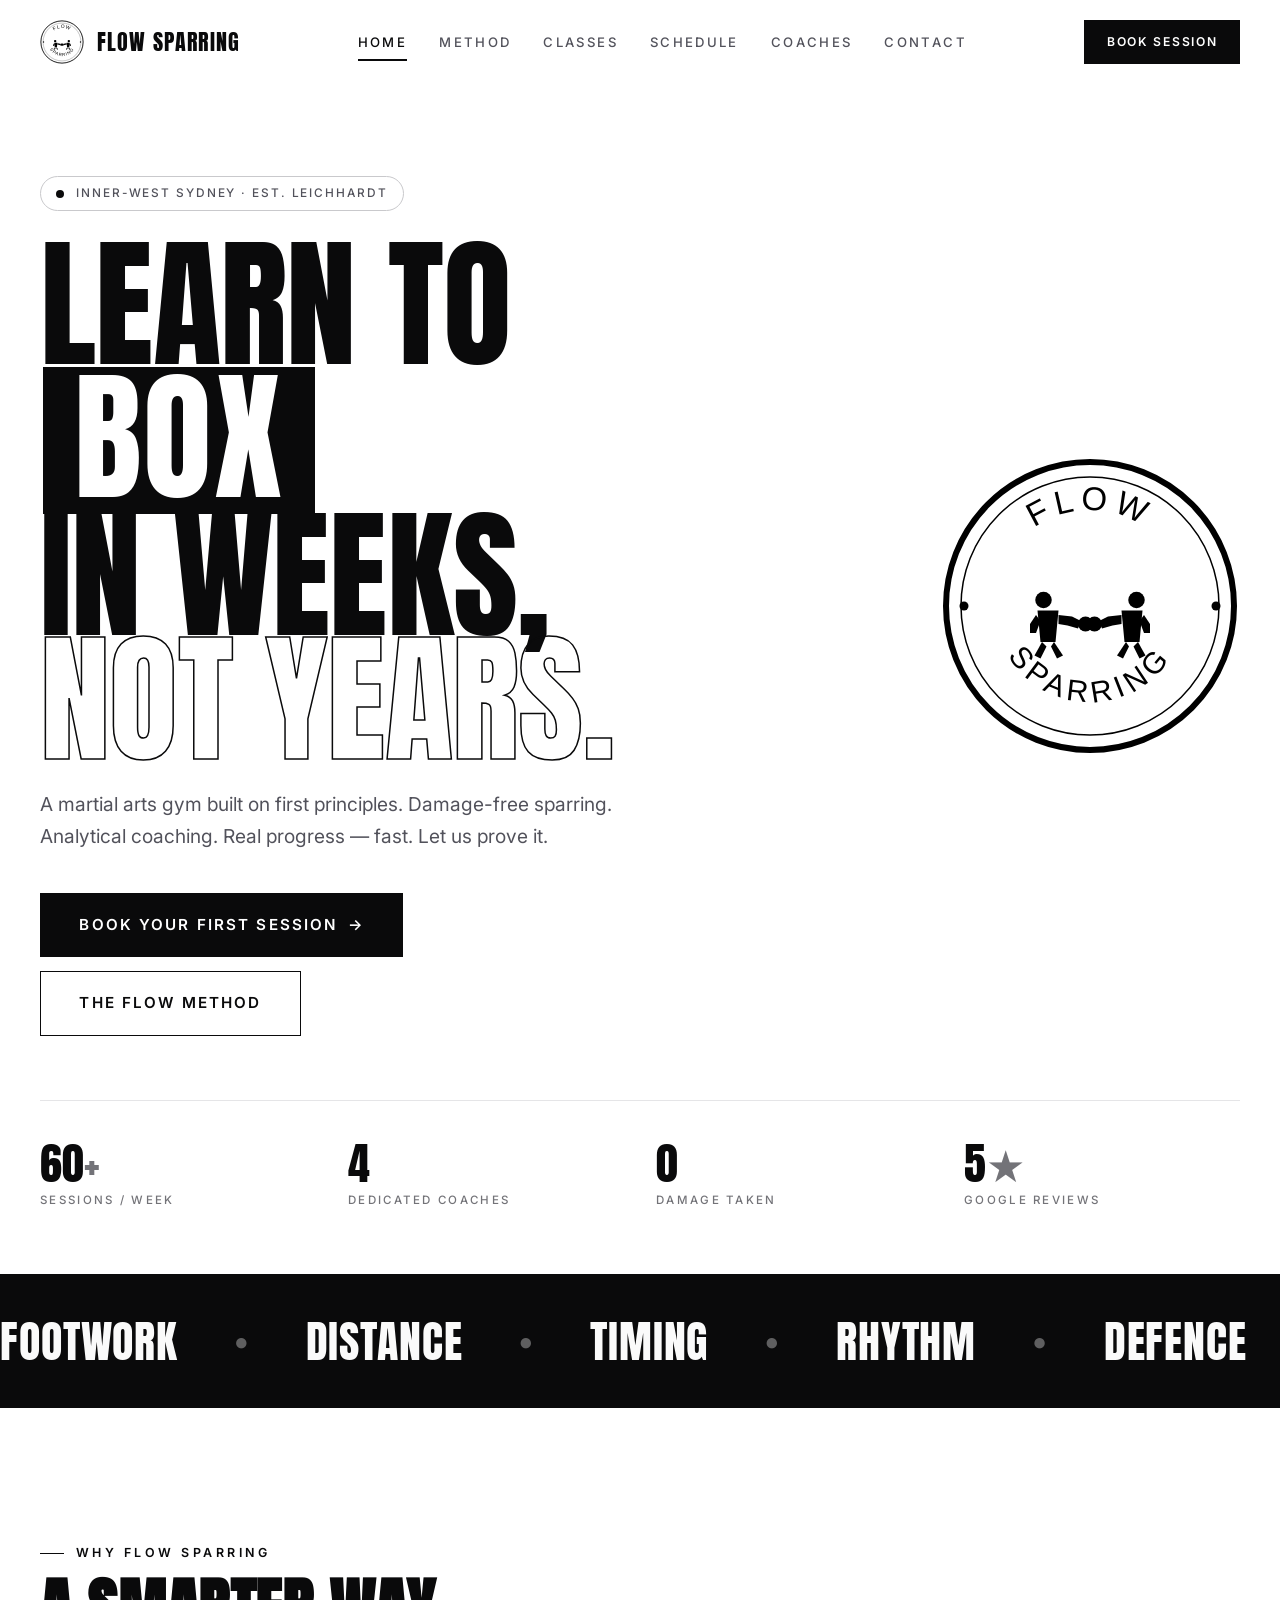
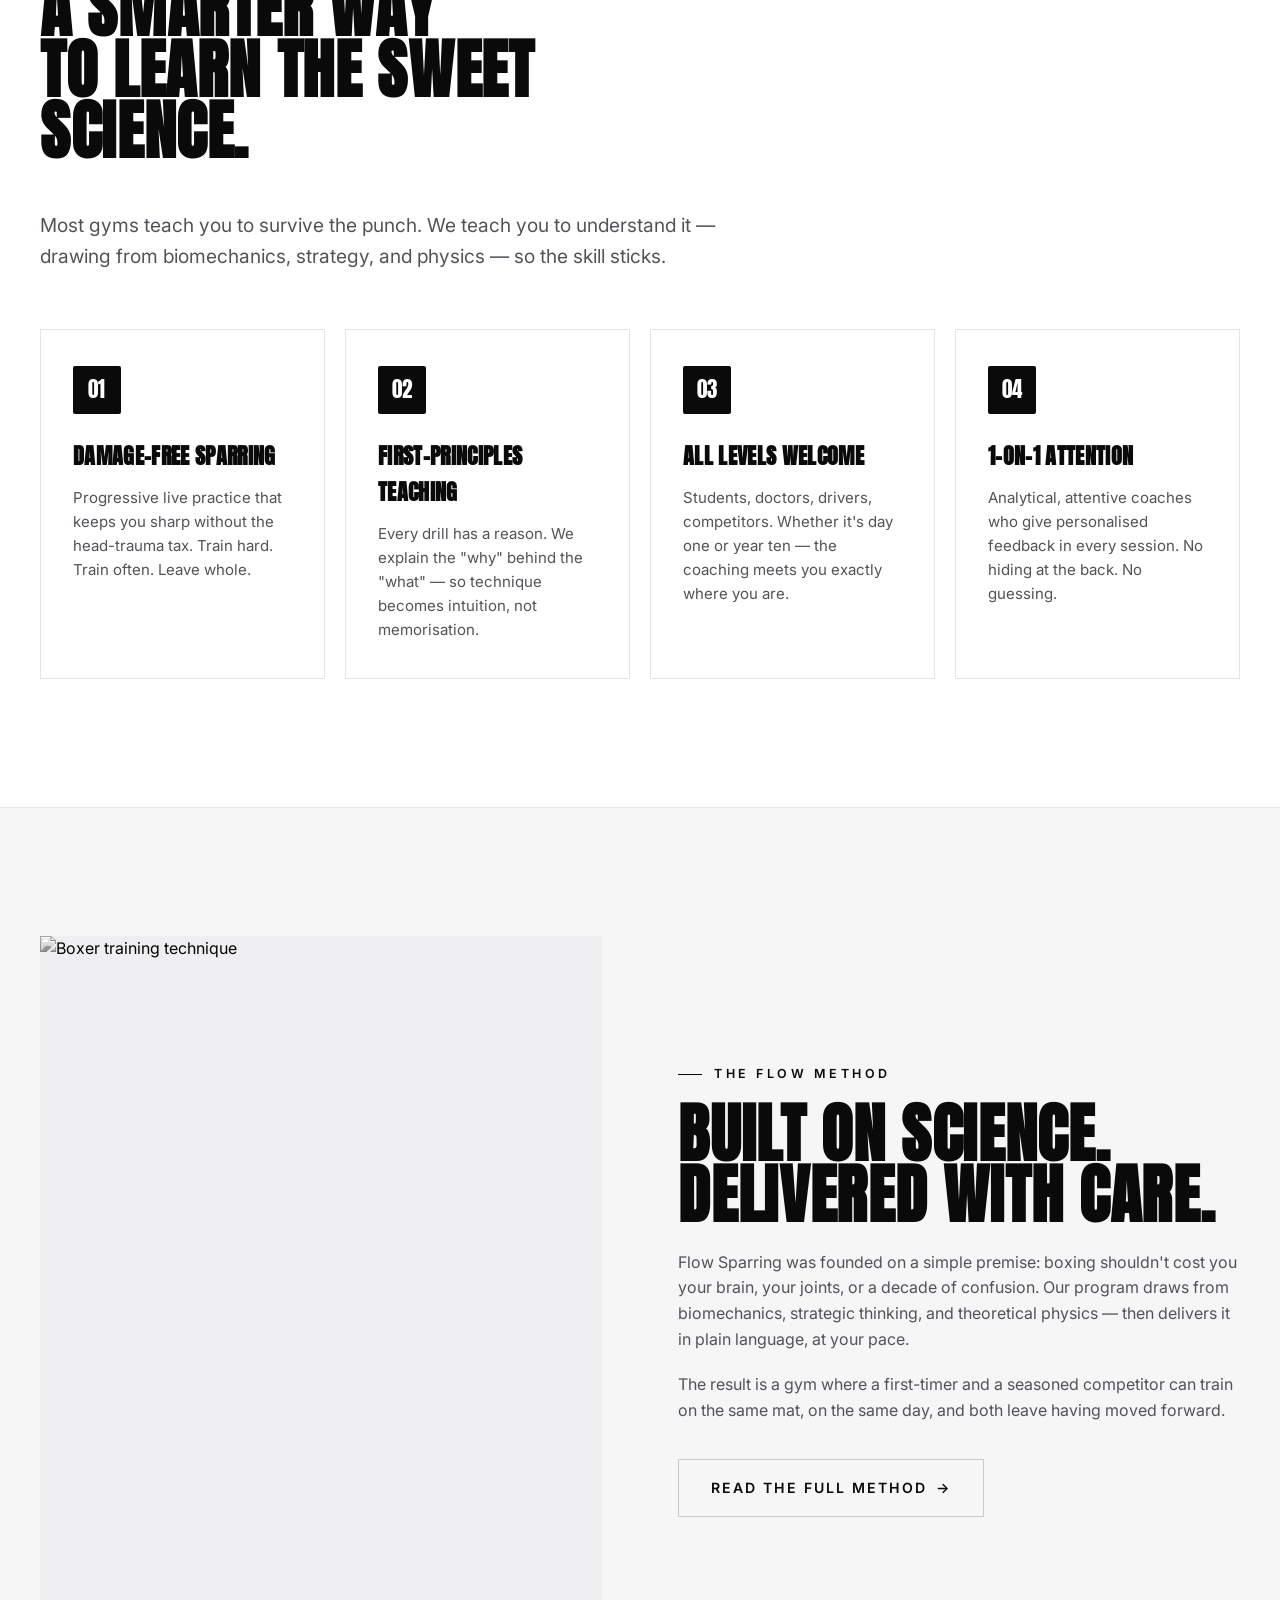
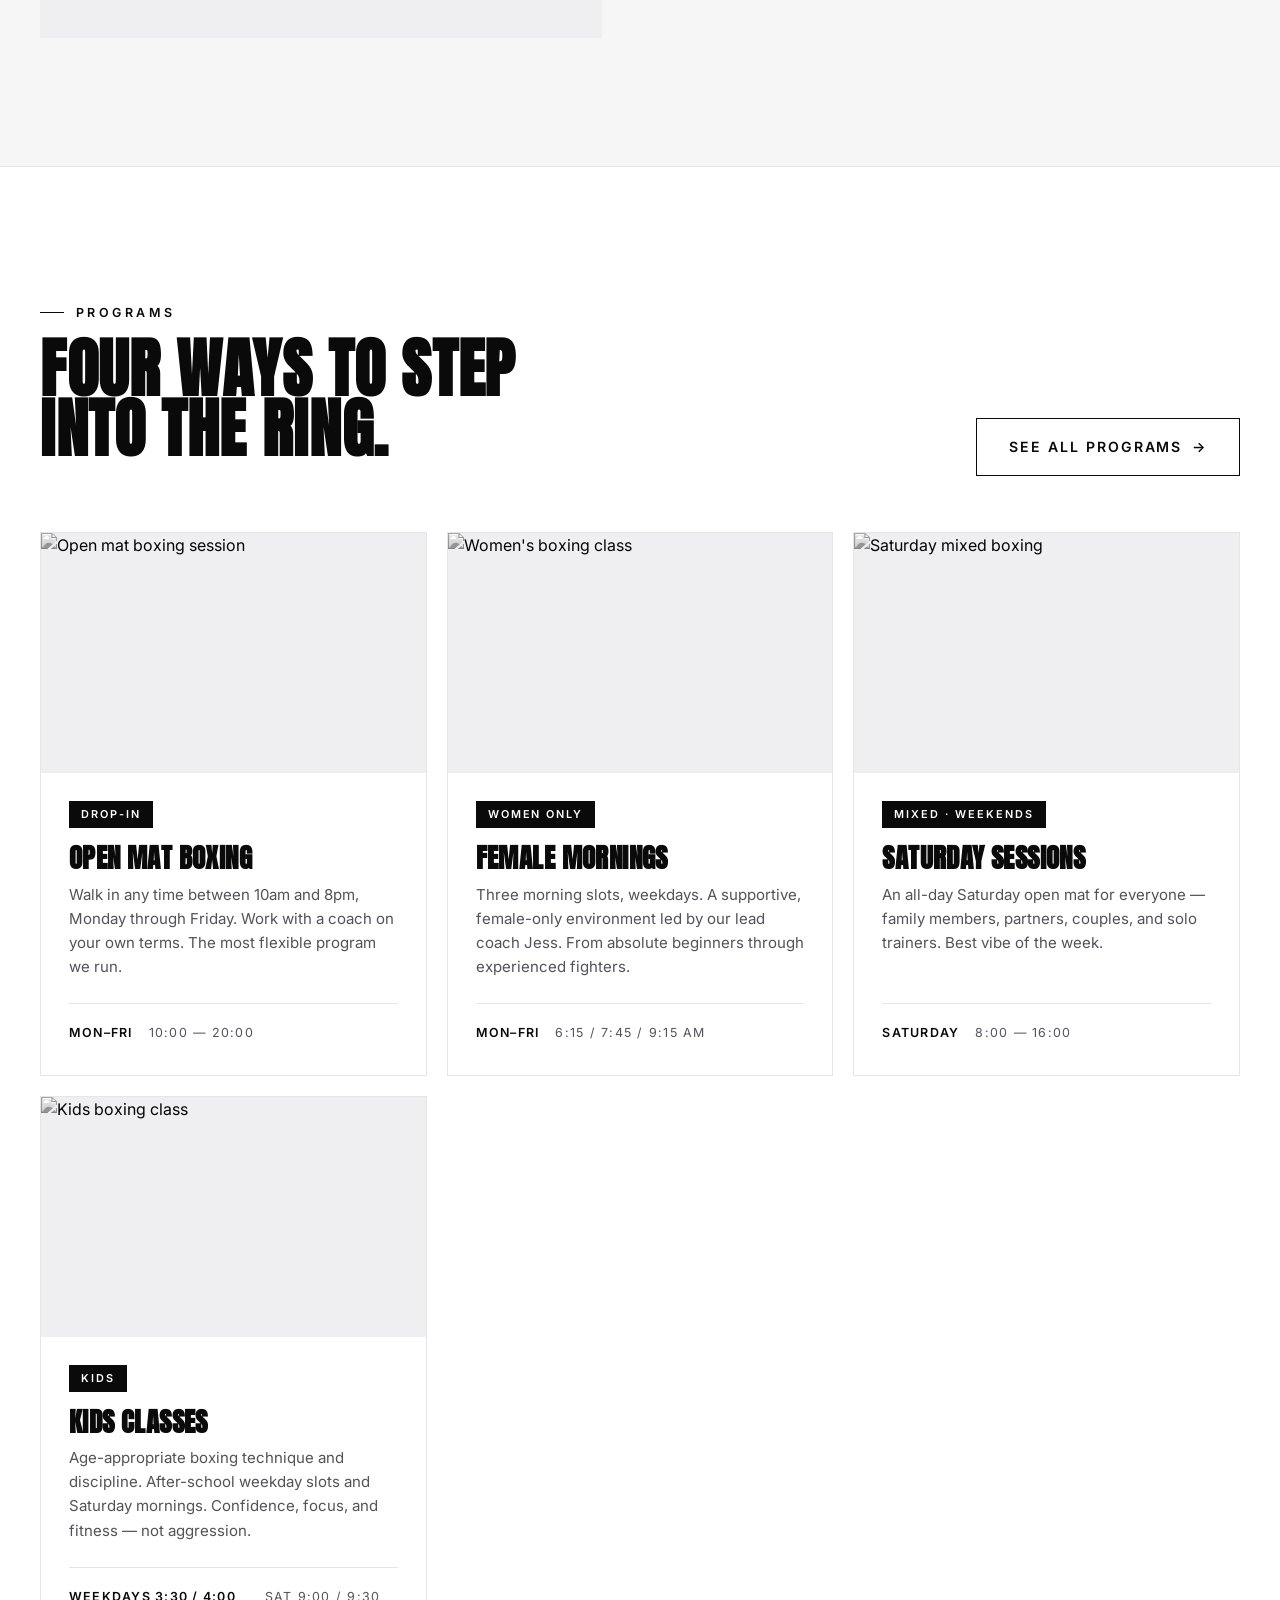
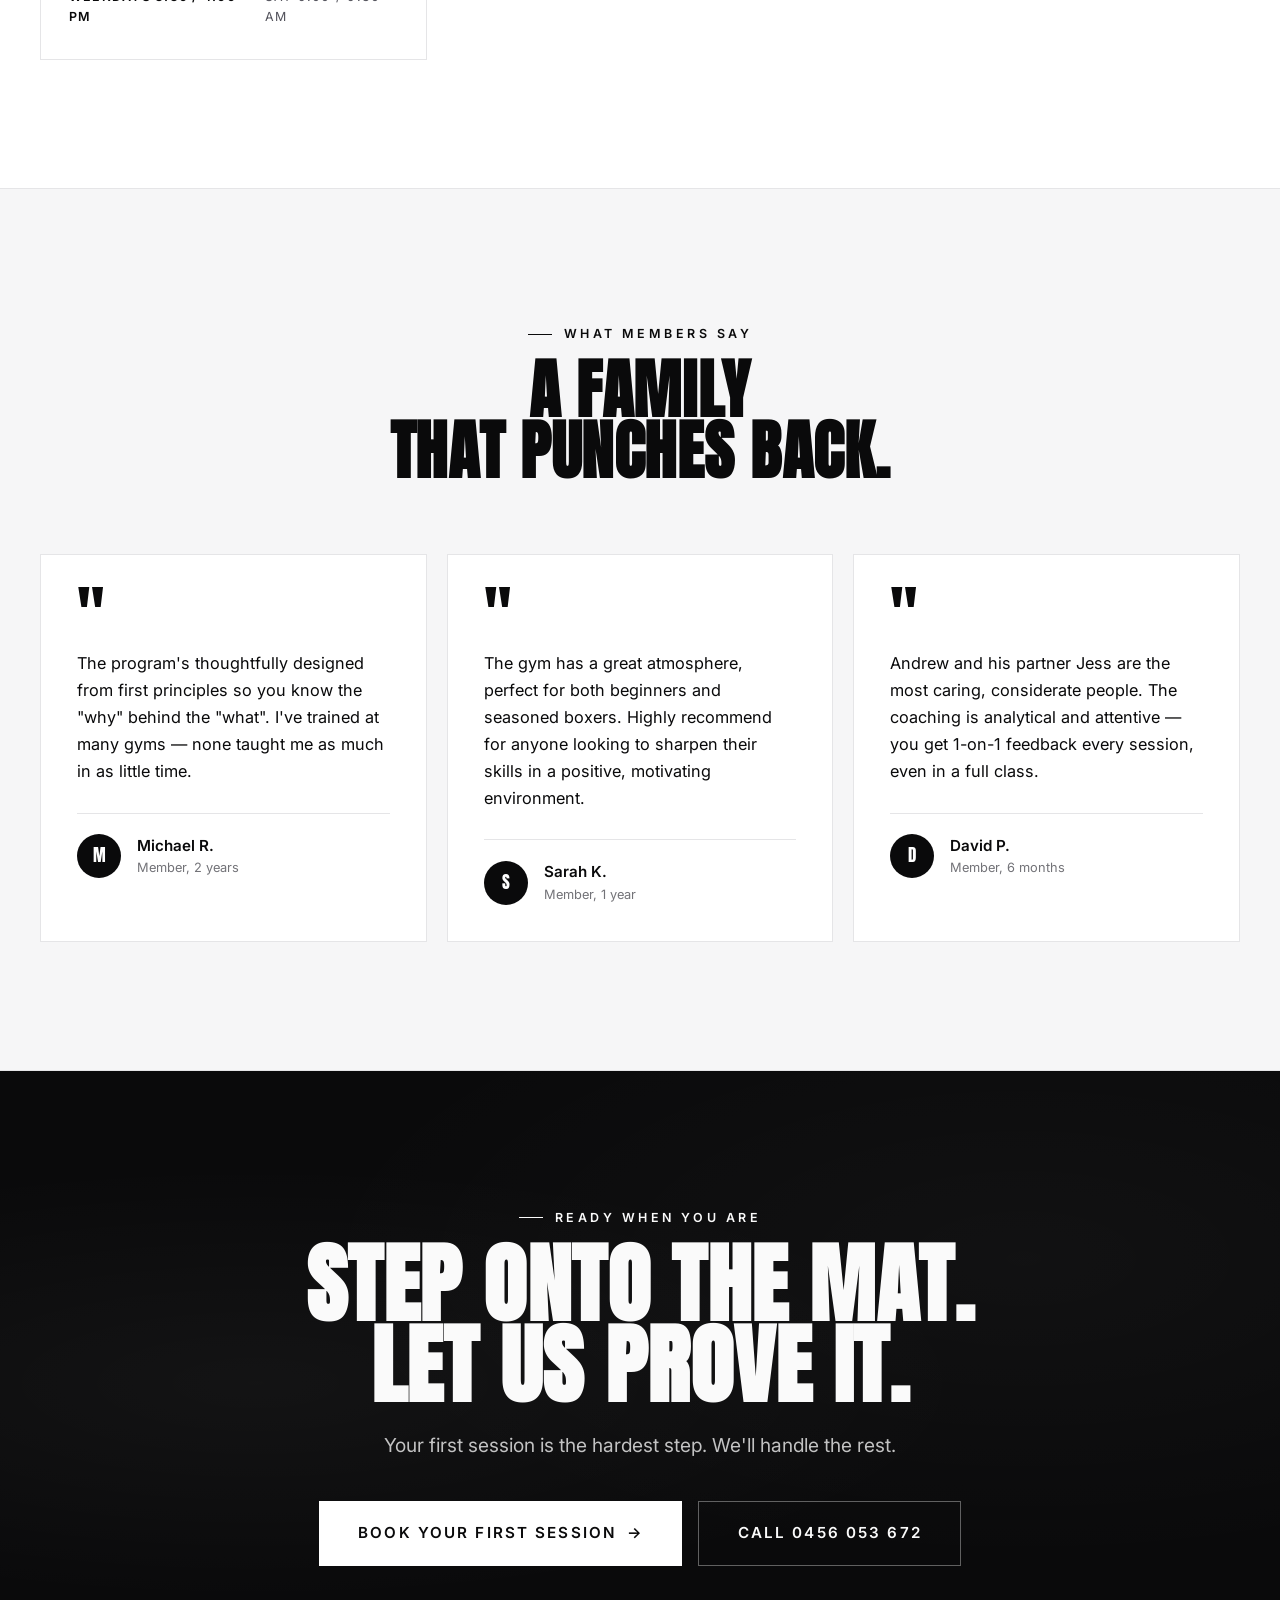
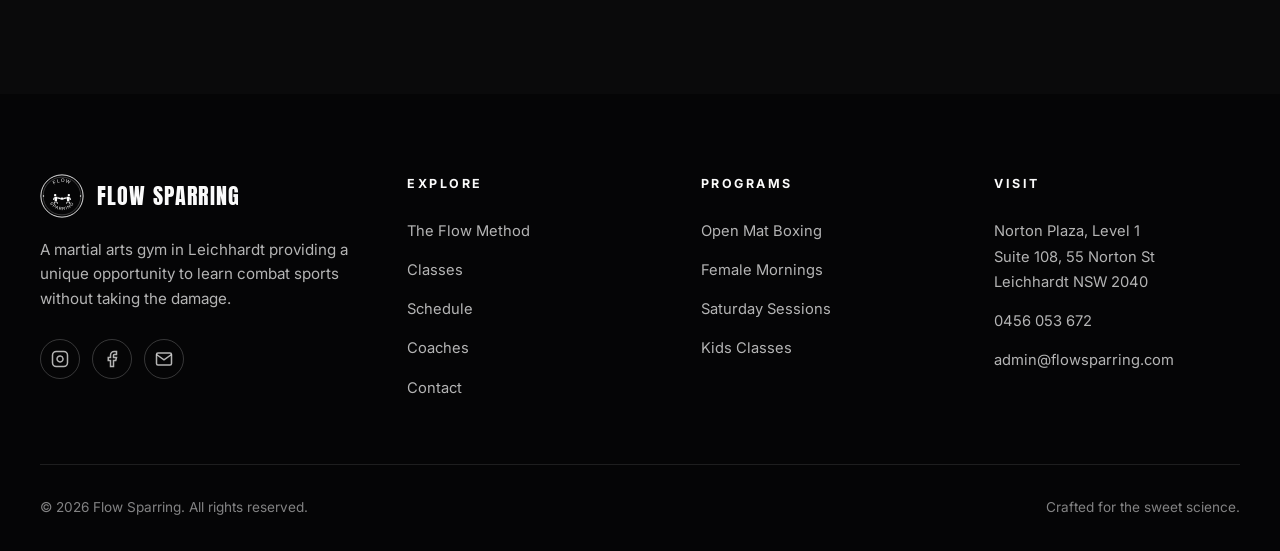
==== index.html @ 9c80b9ba "Initial Flow Sparring website Six-page static site for a boxing gym in Leichhardt, Sydney. Black & w" ====
<!DOCTYPE html>
<html lang="en">
<head>
  <meta charset="UTF-8" />
  <meta name="viewport" content="width=device-width, initial-scale=1" />
  <title>Flow Sparring — Learn To Box In Weeks, Not Years</title>
  <meta name="description" content="Flow Sparring is a Sydney boxing gym teaching damage-free sparring from first principles. Leichhardt, Norton Plaza. All levels. Women's and kids classes available." />
  <link rel="preconnect" href="https://fonts.googleapis.com">
  <link rel="preconnect" href="https://fonts.gstatic.com" crossorigin>
  <link href="https://fonts.googleapis.com/css2?family=Anton&family=Inter:wght@400;500;600;700&display=swap" rel="stylesheet">
  <link rel="stylesheet" href="css/style.css" />
</head>
<body>

  <!-- NAV -->
  <header class="nav" id="nav">
    <div class="container nav-inner">
      <a href="index.html" class="nav-brand" aria-label="Flow Sparring home">
        <img class="nav-brand-mark" src="assets/logo.svg" alt="" />
        <span>Flow Sparring</span>
      </a>
      <nav class="nav-links" aria-label="Primary">
        <a href="index.html" class="active">Home</a>
        <a href="about.html">Method</a>
        <a href="classes.html">Classes</a>
        <a href="schedule.html">Schedule</a>
        <a href="coaches.html">Coaches</a>
        <a href="contact.html">Contact</a>
      </nav>
      <div class="nav-cta-wrap">
        <a href="contact.html" class="btn btn-primary nav-cta">Book Session</a>
      </div>
      <button class="nav-toggle" aria-label="Toggle menu" aria-expanded="false">
        <span></span><span></span><span></span>
      </button>
    </div>
  </header>

  <!-- HERO -->
  <section class="hero">
    <div class="container">
      <div class="hero-split">
        <div class="hero-content">
          <div class="hero-kicker">
            <span class="hero-kicker-dot"></span>
            <span>Inner-West Sydney · Est. Leichhardt</span>
          </div>
          <h1 class="display-mega">
            Learn To <span class="accent-word">Box</span><br/>
            In Weeks,<br/>
            <span class="stroke">Not Years.</span>
          </h1>
          <p class="lead hero-lead">
            A martial arts gym built on first principles. Damage-free sparring.
            Analytical coaching. Real progress — fast. Let us prove it.
          </p>
          <div class="hero-cta">
            <a href="contact.html" class="btn btn-primary btn-lg btn-arrow">Book Your First Session</a>
            <a href="about.html" class="btn btn-ghost btn-lg">The Flow Method</a>
          </div>
        </div>
        <div class="hero-visual">
          <img class="hero-logo" src="assets/logo.svg" alt="Flow Sparring" />
        </div>
      </div>

      <div class="hero-stats">
        <div>
          <div class="hero-stat-num">60<span class="plus">+</span></div>
          <div class="hero-stat-label">Sessions / Week</div>
        </div>
        <div>
          <div class="hero-stat-num">4</div>
          <div class="hero-stat-label">Dedicated Coaches</div>
        </div>
        <div>
          <div class="hero-stat-num">0</div>
          <div class="hero-stat-label">Damage Taken</div>
        </div>
        <div>
          <div class="hero-stat-num">5<span class="plus">★</span></div>
          <div class="hero-stat-label">Google Reviews</div>
        </div>
      </div>
    </div>
  </section>

  <!-- MARQUEE -->
  <div class="marquee" aria-hidden="true">
    <div class="marquee-track">
      <span class="marquee-item">Footwork</span>
      <span class="marquee-item">Distance</span>
      <span class="marquee-item">Timing</span>
      <span class="marquee-item">Rhythm</span>
      <span class="marquee-item">Defence</span>
      <span class="marquee-item">Flow</span>
      <span class="marquee-item">Footwork</span>
      <span class="marquee-item">Distance</span>
      <span class="marquee-item">Timing</span>
      <span class="marquee-item">Rhythm</span>
      <span class="marquee-item">Defence</span>
      <span class="marquee-item">Flow</span>
    </div>
  </div>

  <!-- USP / FEATURES -->
  <section class="section" id="why">
    <div class="container">
      <div class="section-head reveal">
        <div class="section-head-text">
          <span class="eyebrow">Why Flow Sparring</span>
          <h2 class="display-lg">A smarter way<br/>to learn the sweet science.</h2>
        </div>
        <p class="lead">
          Most gyms teach you to survive the punch. We teach you to understand it —
          drawing from biomechanics, strategy, and physics — so the skill sticks.
        </p>
      </div>

      <div class="feature-grid reveal-stagger">
        <div class="feature-card">
          <div class="feature-card-icon">01</div>
          <h3>Damage-Free Sparring</h3>
          <p>Progressive live practice that keeps you sharp without the head-trauma tax. Train hard. Train often. Leave whole.</p>
        </div>
        <div class="feature-card">
          <div class="feature-card-icon">02</div>
          <h3>First-Principles Teaching</h3>
          <p>Every drill has a reason. We explain the "why" behind the "what" — so technique becomes intuition, not memorisation.</p>
        </div>
        <div class="feature-card">
          <div class="feature-card-icon">03</div>
          <h3>All Levels Welcome</h3>
          <p>Students, doctors, drivers, competitors. Whether it's day one or year ten — the coaching meets you exactly where you are.</p>
        </div>
        <div class="feature-card">
          <div class="feature-card-icon">04</div>
          <h3>1-on-1 Attention</h3>
          <p>Analytical, attentive coaches who give personalised feedback in every session. No hiding at the back. No guessing.</p>
        </div>
      </div>
    </div>
  </section>

  <!-- SPLIT — About teaser -->
  <section class="section" style="background: var(--bg-surface); border-top: 1px solid var(--border); border-bottom: 1px solid var(--border);">
    <div class="container">
      <div class="split reveal">
        <div class="split-image">
          <img src="https://images.unsplash.com/photo-1593079831268-3381b0db4a77?w=1200&q=80" alt="Boxer training technique" />
        </div>
        <div class="split-text">
          <span class="eyebrow">The Flow Method</span>
          <h2 class="display-lg">Built on science.<br/>Delivered with care.</h2>
          <p>
            Flow Sparring was founded on a simple premise: boxing shouldn't cost you your brain,
            your joints, or a decade of confusion. Our program draws from biomechanics, strategic
            thinking, and theoretical physics — then delivers it in plain language, at your pace.
          </p>
          <p>
            The result is a gym where a first-timer and a seasoned competitor can train on the same
            mat, on the same day, and both leave having moved forward.
          </p>
          <a href="about.html" class="btn btn-outline btn-arrow" style="margin-top: 1rem;">Read the full method</a>
        </div>
      </div>
    </div>
  </section>

  <!-- CLASSES teaser -->
  <section class="section">
    <div class="container">
      <div class="section-head reveal">
        <div class="section-head-text">
          <span class="eyebrow">Programs</span>
          <h2 class="display-lg">Four ways to step<br/>into the ring.</h2>
        </div>
        <a href="classes.html" class="btn btn-ghost btn-arrow">See all programs</a>
      </div>

      <div class="class-grid reveal-stagger">
        <article class="class-card">
          <div class="class-card-image">
            <img src="https://images.unsplash.com/photo-1517438476312-10d79c077509?w=900&q=80" alt="Open mat boxing session" />
          </div>
          <div class="class-card-body">
            <span class="class-card-tag">Drop-in</span>
            <h3>Open Mat Boxing</h3>
            <p>Walk in any time between 10am and 8pm, Monday through Friday. Work with a coach on your own terms. The most flexible program we run.</p>
            <div class="class-card-meta">
              <strong>Mon–Fri</strong><span>10:00 — 20:00</span>
            </div>
          </div>
        </article>

        <article class="class-card">
          <div class="class-card-image">
            <img src="https://images.unsplash.com/photo-1594381898411-846e7d193883?w=900&q=80" alt="Women's boxing class" />
          </div>
          <div class="class-card-body">
            <span class="class-card-tag">Women Only</span>
            <h3>Female Mornings</h3>
            <p>Three morning slots, weekdays. A supportive, female-only environment led by our lead coach Jess. From absolute beginners through experienced fighters.</p>
            <div class="class-card-meta">
              <strong>Mon–Fri</strong><span>6:15 / 7:45 / 9:15 AM</span>
            </div>
          </div>
        </article>

        <article class="class-card">
          <div class="class-card-image">
            <img src="https://images.unsplash.com/photo-1562771379-eafdca7a02f8?w=900&q=80" alt="Saturday mixed boxing" />
          </div>
          <div class="class-card-body">
            <span class="class-card-tag">Mixed · Weekends</span>
            <h3>Saturday Sessions</h3>
            <p>An all-day Saturday open mat for everyone — family members, partners, couples, and solo trainers. Best vibe of the week.</p>
            <div class="class-card-meta">
              <strong>Saturday</strong><span>8:00 — 16:00</span>
            </div>
          </div>
        </article>

        <article class="class-card">
          <div class="class-card-image">
            <img src="https://images.unsplash.com/photo-1526666923127-b2970f64b422?w=900&q=80" alt="Kids boxing class" />
          </div>
          <div class="class-card-body">
            <span class="class-card-tag">Kids</span>
            <h3>Kids Classes</h3>
            <p>Age-appropriate boxing technique and discipline. After-school weekday slots and Saturday mornings. Confidence, focus, and fitness — not aggression.</p>
            <div class="class-card-meta">
              <strong>Weekdays 3:30 / 4:00 PM</strong><span>Sat 9:00 / 9:30 AM</span>
            </div>
          </div>
        </article>
      </div>
    </div>
  </section>

  <!-- TESTIMONIALS -->
  <section class="section testimonials">
    <div class="container">
      <div class="section-head reveal">
        <div class="section-head-text text-center" style="margin: 0 auto;">
          <span class="eyebrow">What Members Say</span>
          <h2 class="display-lg">A family<br/>that punches back.</h2>
        </div>
      </div>

      <div class="testimonial-grid reveal-stagger">
        <article class="testimonial-card">
          <div class="testimonial-quote-mark">"</div>
          <p>The program's thoughtfully designed from first principles so you know the "why" behind the "what". I've trained at many gyms — none taught me as much in as little time.</p>
          <div class="testimonial-author">
            <div class="testimonial-author-avatar">M</div>
            <div>
              <div class="testimonial-author-name">Michael R.</div>
              <div class="testimonial-author-meta">Member, 2 years</div>
            </div>
          </div>
        </article>

        <article class="testimonial-card">
          <div class="testimonial-quote-mark">"</div>
          <p>The gym has a great atmosphere, perfect for both beginners and seasoned boxers. Highly recommend for anyone looking to sharpen their skills in a positive, motivating environment.</p>
          <div class="testimonial-author">
            <div class="testimonial-author-avatar">S</div>
            <div>
              <div class="testimonial-author-name">Sarah K.</div>
              <div class="testimonial-author-meta">Member, 1 year</div>
            </div>
          </div>
        </article>

        <article class="testimonial-card">
          <div class="testimonial-quote-mark">"</div>
          <p>Andrew and his partner Jess are the most caring, considerate people. The coaching is analytical and attentive — you get 1-on-1 feedback every session, even in a full class.</p>
          <div class="testimonial-author">
            <div class="testimonial-author-avatar">D</div>
            <div>
              <div class="testimonial-author-name">David P.</div>
              <div class="testimonial-author-meta">Member, 6 months</div>
            </div>
          </div>
        </article>
      </div>
    </div>
  </section>

  <!-- CTA BAND -->
  <section class="cta-band">
    <div class="container">
      <span class="eyebrow reveal">Ready When You Are</span>
      <h2 class="display-xl reveal" style="margin-top: 1rem;">Step onto the mat.<br/>Let us prove it.</h2>
      <p class="lead reveal">Your first session is the hardest step. We'll handle the rest.</p>
      <div class="cta-band-actions reveal">
        <a href="contact.html" class="btn btn-primary btn-lg btn-arrow">Book Your First Session</a>
        <a href="tel:+61456053672" class="btn btn-ghost btn-lg">Call 0456 053 672</a>
      </div>
    </div>
  </section>

  <!-- FOOTER -->
  <footer class="footer">
    <div class="container">
      <div class="footer-grid">
        <div>
          <div class="footer-brand">
            <img class="nav-brand-mark" src="assets/logo.svg" alt="" />
            <span>Flow Sparring</span>
          </div>
          <p class="footer-tagline">A martial arts gym in Leichhardt providing a unique opportunity to learn combat sports without taking the damage.</p>
          <div class="footer-social">
            <a href="https://instagram.com" aria-label="Instagram" target="_blank" rel="noopener">
              <svg width="18" height="18" viewBox="0 0 24 24" fill="none" stroke="currentColor" stroke-width="2"><rect x="2" y="2" width="20" height="20" rx="5"/><path d="M16 11.37A4 4 0 1 1 12.63 8 4 4 0 0 1 16 11.37z"/><line x1="17.5" y1="6.5" x2="17.51" y2="6.5"/></svg>
            </a>
            <a href="https://facebook.com" aria-label="Facebook" target="_blank" rel="noopener">
              <svg width="18" height="18" viewBox="0 0 24 24" fill="none" stroke="currentColor" stroke-width="2"><path d="M18 2h-3a5 5 0 0 0-5 5v3H7v4h3v8h4v-8h3l1-4h-4V7a1 1 0 0 1 1-1h3z"/></svg>
            </a>
            <a href="mailto:admin@flowsparring.com" aria-label="Email">
              <svg width="18" height="18" viewBox="0 0 24 24" fill="none" stroke="currentColor" stroke-width="2"><path d="M4 4h16c1.1 0 2 .9 2 2v12c0 1.1-.9 2-2 2H4c-1.1 0-2-.9-2-2V6c0-1.1.9-2 2-2z"/><polyline points="22,6 12,13 2,6"/></svg>
            </a>
          </div>
        </div>

        <div>
          <h4>Explore</h4>
          <ul>
            <li><a href="about.html">The Flow Method</a></li>
            <li><a href="classes.html">Classes</a></li>
            <li><a href="schedule.html">Schedule</a></li>
            <li><a href="coaches.html">Coaches</a></li>
            <li><a href="contact.html">Contact</a></li>
          </ul>
        </div>

        <div>
          <h4>Programs</h4>
          <ul>
            <li><a href="classes.html#open-mat">Open Mat Boxing</a></li>
            <li><a href="classes.html#womens">Female Mornings</a></li>
            <li><a href="classes.html#saturday">Saturday Sessions</a></li>
            <li><a href="classes.html#kids">Kids Classes</a></li>
          </ul>
        </div>

        <div>
          <h4>Visit</h4>
          <ul>
            <li><a href="contact.html">Norton Plaza, Level 1<br/>Suite 108, 55 Norton St<br/>Leichhardt NSW 2040</a></li>
            <li><a href="tel:+61456053672">0456 053 672</a></li>
            <li><a href="mailto:admin@flowsparring.com">admin@flowsparring.com</a></li>
          </ul>
        </div>
      </div>

      <div class="footer-bottom">
        <div>© <span data-year>2026</span> Flow Sparring. All rights reserved.</div>
        <div>Crafted for the sweet science.</div>
      </div>
    </div>
  </footer>

  <script src="js/main.js"></script>
</body>
</html>
---- css/style.css ----
/* ===========================
   Flow Sparring — Design System (Light)
   Black & white editorial. Inspired by their brand mark.
   =========================== */

*, *::before, *::after { box-sizing: border-box; }
* { margin: 0; padding: 0; }

html {
  scroll-behavior: smooth;
  -webkit-font-smoothing: antialiased;
  -moz-osx-font-smoothing: grayscale;
  text-rendering: optimizeLegibility;
}

body {
  font-family: 'Inter', -apple-system, BlinkMacSystemFont, Segoe UI, sans-serif;
  background: var(--bg);
  color: var(--fg);
  font-size: 16px;
  line-height: 1.6;
  overflow-x: hidden;
}

img, svg, video { display: block; max-width: 100%; }
a { color: inherit; text-decoration: none; }
button { font: inherit; cursor: pointer; border: none; background: none; color: inherit; }
ul { list-style: none; }

:root {
  /* Light theme */
  --bg: #ffffff;
  --bg-surface: #f6f6f7;
  --bg-elevated: #efeff1;
  --bg-dark: #0a0a0b;
  --bg-dark-surface: #141418;
  --border: #e5e5e7;
  --border-strong: #c9c9cc;
  --fg: #0a0a0b;
  --fg-inverse: #fafafa;
  --fg-muted: #52525b;
  --fg-subtle: #737378;
  --accent: #0a0a0b;
  --accent-hover: #27272a;
  --accent-dim: rgba(10, 10, 11, 0.06);
  --accent-glow: rgba(10, 10, 11, 0.15);

  /* Typography */
  --font-display: 'Anton', 'Impact', 'Arial Narrow', sans-serif;
  --font-body: 'Inter', -apple-system, BlinkMacSystemFont, sans-serif;

  /* Layout */
  --container: 1320px;
  --container-narrow: 920px;
  --gutter: clamp(1.25rem, 4vw, 2.5rem);
  --section-pad: clamp(4rem, 10vw, 8rem);

  /* Effects */
  --ease: cubic-bezier(0.22, 1, 0.36, 1);
  --ease-smooth: cubic-bezier(0.65, 0, 0.35, 1);
  --shadow-lg: 0 30px 60px -20px rgba(10, 10, 11, 0.18), 0 0 0 1px var(--border);
}

/* ---- Typography ---- */
.display { font-family: var(--font-display); font-weight: 400; letter-spacing: 0.01em; line-height: 0.92; text-transform: uppercase; }

.display-mega {
  font-family: var(--font-display);
  font-weight: 400;
  font-size: clamp(3.5rem, 11vw, 9rem);
  line-height: 0.88;
  letter-spacing: -0.005em;
  text-transform: uppercase;
}

.display-xl {
  font-family: var(--font-display);
  font-size: clamp(2.75rem, 7vw, 5.5rem);
  line-height: 0.92;
  text-transform: uppercase;
  letter-spacing: 0.005em;
}

.display-lg {
  font-family: var(--font-display);
  font-size: clamp(2.25rem, 5vw, 4rem);
  line-height: 0.95;
  text-transform: uppercase;
  letter-spacing: 0.01em;
}

.display-md {
  font-family: var(--font-display);
  font-size: clamp(1.75rem, 3vw, 2.5rem);
  line-height: 1;
  text-transform: uppercase;
  letter-spacing: 0.02em;
}

.eyebrow {
  font-family: var(--font-body);
  font-size: 0.78rem;
  font-weight: 600;
  letter-spacing: 0.28em;
  text-transform: uppercase;
  color: var(--fg);
  display: inline-flex;
  align-items: center;
  gap: 0.75rem;
}
.eyebrow::before {
  content: '';
  width: 24px;
  height: 1px;
  background: var(--fg);
}

.lead {
  font-size: clamp(1.05rem, 1.5vw, 1.2rem);
  line-height: 1.65;
  color: var(--fg-muted);
  max-width: 58ch;
}

/* ---- Layout helpers ---- */
.container { width: 100%; max-width: var(--container); margin: 0 auto; padding: 0 var(--gutter); }
.container-narrow { max-width: var(--container-narrow); }
.section { padding: var(--section-pad) 0; }
.section-tight { padding: clamp(3rem, 6vw, 5rem) 0; }
.section-surface { background: var(--bg-surface); border-top: 1px solid var(--border); border-bottom: 1px solid var(--border); }
.grid { display: grid; gap: var(--gutter); }
.flex { display: flex; }
.flex-center { display: flex; align-items: center; justify-content: center; }
.text-accent { color: var(--accent); }
.text-muted { color: var(--fg-muted); }
.text-subtle { color: var(--fg-subtle); }
.text-center { text-align: center; }

/* ---- Buttons ---- */
.btn {
  display: inline-flex;
  align-items: center;
  gap: 0.6rem;
  padding: 1.05rem 2rem;
  font-family: var(--font-body);
  font-weight: 600;
  font-size: 0.88rem;
  letter-spacing: 0.14em;
  text-transform: uppercase;
  transition: all 0.3s var(--ease);
  border-radius: 0;
  white-space: nowrap;
  border: 1.5px solid transparent;
}

.btn-primary {
  background: var(--fg);
  color: var(--bg);
}
.btn-primary:hover {
  background: var(--accent-hover);
  transform: translateY(-2px);
}

.btn-ghost {
  background: transparent;
  color: var(--fg);
  border-color: var(--fg);
}
.btn-ghost:hover {
  background: var(--fg);
  color: var(--bg);
}

.btn-outline {
  background: transparent;
  color: var(--fg);
  border-color: var(--border-strong);
}
.btn-outline:hover {
  border-color: var(--fg);
  background: var(--fg);
  color: var(--bg);
}

.btn-invert {
  background: var(--bg);
  color: var(--fg);
}
.btn-invert:hover {
  background: transparent;
  color: var(--bg);
  border-color: var(--bg);
}

.btn-lg { padding: 1.2rem 2.4rem; font-size: 0.95rem; }
.btn-arrow::after {
  content: '→';
  transition: transform 0.25s var(--ease);
}
.btn-arrow:hover::after { transform: translateX(5px); }

/* ---- Navigation ---- */
.nav {
  position: fixed;
  top: 0; left: 0; right: 0;
  z-index: 100;
  padding: 1.25rem 0;
  background: rgba(255, 255, 255, 0.65);
  backdrop-filter: blur(14px);
  -webkit-backdrop-filter: blur(14px);
  transition: background 0.3s var(--ease), padding 0.3s var(--ease), border-color 0.3s var(--ease);
  border-bottom: 1px solid transparent;
}
.nav.scrolled {
  background: rgba(255, 255, 255, 0.92);
  padding: 0.75rem 0;
  border-bottom-color: var(--border);
}
.nav-inner {
  display: flex;
  align-items: center;
  justify-content: space-between;
  gap: 2rem;
}
.nav-brand {
  display: flex;
  align-items: center;
  gap: 0.8rem;
  font-family: var(--font-display);
  font-size: 1.35rem;
  letter-spacing: 0.055em;
  text-transform: uppercase;
  color: var(--fg);
}
.nav-brand-mark {
  width: 44px;
  height: 44px;
  min-width: 44px;
  color: var(--fg);
  display: block;
  flex-shrink: 0;
  object-fit: contain;
}
.nav-brand-mark svg { width: 100%; height: 100%; display: block; }

.nav-links { display: flex; gap: 2rem; align-items: center; }
.nav-links a {
  font-size: 0.82rem;
  font-weight: 500;
  letter-spacing: 0.18em;
  text-transform: uppercase;
  color: var(--fg-muted);
  transition: color 0.2s var(--ease);
  position: relative;
  padding: 0.3rem 0;
}
.nav-links a:hover, .nav-links a.active { color: var(--fg); }
.nav-links a.active::after {
  content: '';
  position: absolute;
  bottom: -4px;
  left: 0; right: 0;
  height: 2px;
  background: var(--fg);
}

.nav-cta { padding: 0.7rem 1.35rem; font-size: 0.76rem; }

.nav-toggle {
  display: none;
  width: 44px; height: 44px;
  position: relative;
  z-index: 101;
}
.nav-toggle span {
  position: absolute;
  left: 10px; right: 10px;
  height: 2px;
  background: var(--fg);
  transition: transform 0.3s var(--ease), opacity 0.2s var(--ease), top 0.3s var(--ease);
}
.nav-toggle span:nth-child(1) { top: 15px; }
.nav-toggle span:nth-child(2) { top: 21px; }
.nav-toggle span:nth-child(3) { top: 27px; }
body.menu-open .nav-toggle span:nth-child(1) { top: 21px; transform: rotate(45deg); }
body.menu-open .nav-toggle span:nth-child(2) { opacity: 0; }
body.menu-open .nav-toggle span:nth-child(3) { top: 21px; transform: rotate(-45deg); }

/* ---- Hero (split layout) ---- */
.hero {
  position: relative;
  padding: 11rem 0 4rem;
  overflow: hidden;
  background: var(--bg);
}

.hero-split {
  display: grid;
  grid-template-columns: 1.2fr 1fr;
  gap: clamp(2rem, 5vw, 4rem);
  align-items: center;
}

.hero-kicker {
  display: inline-flex;
  align-items: center;
  gap: 0.75rem;
  padding: 0.45rem 0.95rem;
  border: 1px solid var(--border-strong);
  border-radius: 999px;
  font-size: 0.74rem;
  font-weight: 500;
  letter-spacing: 0.16em;
  text-transform: uppercase;
  color: var(--fg-muted);
  margin-bottom: 2rem;
  background: var(--bg);
}
.hero-kicker-dot {
  width: 8px; height: 8px;
  background: var(--fg);
  border-radius: 50%;
  animation: pulse 2s infinite;
}
@keyframes pulse {
  0%, 100% { opacity: 1; }
  50% { opacity: 0.35; }
}

.hero h1 {
  max-width: 14ch;
  margin-bottom: 1.75rem;
  color: var(--fg);
}
.hero h1 .stroke {
  -webkit-text-stroke: 1.5px var(--fg);
  color: transparent;
  display: inline-block;
}
.hero h1 .accent-word {
  display: inline-block;
  background: var(--fg);
  color: var(--bg);
  padding: 0.06em 0.22em 0.1em;
  line-height: 0.88;
  margin: 0 0.02em;
  letter-spacing: 0.015em;
}

.hero-lead { margin-bottom: 2.5rem; max-width: 48ch; }
.hero-cta { display: flex; gap: 0.85rem; flex-wrap: wrap; }

.hero-visual {
  display: flex;
  align-items: center;
  justify-content: center;
  aspect-ratio: 1;
  max-width: 520px;
  margin-left: auto;
  position: relative;
}
.hero-visual::before {
  content: '';
  position: absolute;
  inset: -5%;
  background: radial-gradient(circle, var(--bg-surface) 0%, transparent 70%);
  z-index: -1;
}
.hero-visual img,
.hero-logo {
  width: 100%;
  height: auto;
  color: var(--fg);
  transition: transform 1.2s var(--ease);
}
.hero-visual:hover img,
.hero-visual:hover .hero-logo {
  transform: rotate(15deg);
}

.hero-stats {
  display: grid;
  grid-template-columns: repeat(auto-fit, minmax(140px, 1fr));
  gap: 2rem;
  margin-top: 4rem;
  padding-top: 2.5rem;
  border-top: 1px solid var(--border);
}
.hero-stat-num {
  font-family: var(--font-display);
  font-size: clamp(2rem, 3.5vw, 2.75rem);
  color: var(--fg);
  line-height: 1;
  margin-bottom: 0.4rem;
}
.hero-stat-num .plus { color: var(--fg-subtle); }
.hero-stat-label {
  font-size: 0.72rem;
  letter-spacing: 0.2em;
  text-transform: uppercase;
  color: var(--fg-subtle);
  font-weight: 500;
}

/* ---- Page header ---- */
.page-header {
  position: relative;
  padding: 10rem 0 4.5rem;
  border-bottom: 1px solid var(--border);
  background: var(--bg);
}
.page-header .eyebrow { margin-bottom: 1.5rem; }
.page-header h1 { margin-bottom: 1.5rem; max-width: 18ch; }
.page-header .lead { max-width: 60ch; }

/* ---- Photo band ---- */
.photo-band {
  height: clamp(320px, 50vw, 520px);
  overflow: hidden;
  position: relative;
  background: var(--bg-dark-surface);
}
.photo-band img {
  width: 100%;
  height: 100%;
  object-fit: cover;
  filter: grayscale(100%) contrast(1.05);
}

/* ---- Feature grid ---- */
.feature-grid {
  display: grid;
  grid-template-columns: repeat(auto-fit, minmax(260px, 1fr));
  gap: 1.25rem;
}
.feature-card {
  background: var(--bg);
  padding: 2.25rem 2rem;
  border: 1px solid var(--border);
  transition: all 0.3s var(--ease);
  position: relative;
  overflow: hidden;
}
.feature-card:hover {
  transform: translateY(-4px);
  border-color: var(--fg);
  background: var(--bg-surface);
}
.feature-card-icon {
  width: 48px; height: 48px;
  display: flex;
  align-items: center;
  justify-content: center;
  background: var(--fg);
  color: var(--bg);
  border-radius: 2px;
  margin-bottom: 1.5rem;
  font-family: var(--font-display);
  font-size: 1.3rem;
  letter-spacing: 0.02em;
}
.feature-card h3 {
  font-family: var(--font-display);
  font-size: 1.4rem;
  text-transform: uppercase;
  letter-spacing: 0.015em;
  margin-bottom: 0.75rem;
  color: var(--fg);
}
.feature-card p {
  color: var(--fg-muted);
  font-size: 0.94rem;
}

/* ---- Section head ---- */
.section-head {
  display: flex;
  align-items: flex-end;
  justify-content: space-between;
  gap: 2rem;
  margin-bottom: 3.5rem;
  flex-wrap: wrap;
}
.section-head-text { max-width: 700px; }
.section-head h2 { margin-bottom: 1rem; }
.section-head .eyebrow { margin-bottom: 1rem; display: inline-flex; }

/* ---- Class cards ---- */
.class-grid {
  display: grid;
  grid-template-columns: repeat(auto-fit, minmax(300px, 1fr));
  gap: 1.25rem;
}
.class-card {
  position: relative;
  background: var(--bg);
  border: 1px solid var(--border);
  overflow: hidden;
  transition: all 0.4s var(--ease);
  display: flex;
  flex-direction: column;
  min-height: 460px;
}
.class-card:hover {
  transform: translateY(-5px);
  border-color: var(--fg);
  box-shadow: var(--shadow-lg);
}
.class-card-image {
  position: relative;
  height: 240px;
  overflow: hidden;
  background: var(--bg-elevated);
}
.class-card-image img {
  width: 100%; height: 100%;
  object-fit: cover;
  transition: transform 0.7s var(--ease);
  filter: grayscale(100%) contrast(1.05);
}
.class-card:hover .class-card-image img {
  transform: scale(1.05);
  filter: grayscale(30%) contrast(1.08);
}
.class-card-body {
  padding: 1.75rem 1.75rem 2rem;
  flex: 1;
  display: flex;
  flex-direction: column;
  background: var(--bg);
}
.class-card-tag {
  display: inline-block;
  padding: 0.3rem 0.75rem;
  background: var(--fg);
  color: var(--bg);
  font-size: 0.68rem;
  font-weight: 600;
  letter-spacing: 0.18em;
  text-transform: uppercase;
  margin-bottom: 1rem;
  align-self: flex-start;
}
.class-card h3 {
  font-family: var(--font-display);
  font-size: 1.7rem;
  text-transform: uppercase;
  letter-spacing: 0.015em;
  margin-bottom: 0.7rem;
  line-height: 1;
  color: var(--fg);
}
.class-card p {
  color: var(--fg-muted);
  font-size: 0.94rem;
  margin-bottom: 1.5rem;
  flex: 1;
}
.class-card-meta {
  display: flex;
  align-items: center;
  gap: 1rem;
  font-size: 0.78rem;
  color: var(--fg-muted);
  padding-top: 1.2rem;
  border-top: 1px solid var(--border);
  letter-spacing: 0.1em;
  text-transform: uppercase;
}
.class-card-meta strong { color: var(--fg); font-weight: 600; }

/* ---- Split content ---- */
.split {
  display: grid;
  grid-template-columns: 1fr 1fr;
  gap: clamp(2rem, 6vw, 5rem);
  align-items: center;
}
.split-image {
  aspect-ratio: 4/5;
  overflow: hidden;
  position: relative;
  background: var(--bg-elevated);
}
.split-image img {
  width: 100%; height: 100%;
  object-fit: cover;
  filter: grayscale(100%) contrast(1.05);
}
.split-text h2 { margin-bottom: 1.5rem; }
.split-text p { margin-bottom: 1.25rem; color: var(--fg-muted); }
.split-text .eyebrow { display: inline-flex; margin-bottom: 1.25rem; }

/* ---- Testimonials ---- */
.testimonials {
  background: var(--bg-surface);
  border-top: 1px solid var(--border);
  border-bottom: 1px solid var(--border);
  position: relative;
}
.testimonial-grid {
  display: grid;
  grid-template-columns: repeat(auto-fit, minmax(300px, 1fr));
  gap: 1.25rem;
  position: relative;
}
.testimonial-card {
  background: var(--bg);
  padding: 2.25rem;
  border: 1px solid var(--border);
  position: relative;
  transition: all 0.3s var(--ease);
}
.testimonial-card:hover {
  transform: translateY(-4px);
  border-color: var(--fg);
  box-shadow: var(--shadow-lg);
}
.testimonial-quote-mark {
  font-family: var(--font-display);
  font-size: 4rem;
  color: var(--fg);
  line-height: 0.8;
  margin-bottom: 0.5rem;
}
.testimonial-card p {
  color: var(--fg);
  font-size: 1.02rem;
  line-height: 1.65;
  margin-bottom: 1.75rem;
}
.testimonial-author {
  display: flex;
  align-items: center;
  gap: 1rem;
  padding-top: 1.25rem;
  border-top: 1px solid var(--border);
}
.testimonial-author-avatar {
  width: 44px; height: 44px;
  border-radius: 50%;
  background: var(--fg);
  color: var(--bg);
  display: flex;
  align-items: center;
  justify-content: center;
  font-family: var(--font-display);
  font-size: 1.05rem;
}
.testimonial-author-name { font-weight: 600; font-size: 0.95rem; color: var(--fg); }
.testimonial-author-meta { font-size: 0.8rem; color: var(--fg-subtle); }

/* ---- CTA band (inverted) ---- */
.cta-band {
  position: relative;
  padding: clamp(5rem, 10vw, 8rem) 0;
  background: var(--bg-dark);
  color: var(--fg-inverse);
  text-align: center;
  border-top: 1px solid var(--bg-dark);
}
.cta-band::before {
  content: '';
  position: absolute;
  inset: 0;
  background:
    radial-gradient(ellipse at 20% 50%, rgba(255, 255, 255, 0.04) 0%, transparent 50%),
    radial-gradient(ellipse at 80% 30%, rgba(255, 255, 255, 0.03) 0%, transparent 50%);
  pointer-events: none;
}
.cta-band .container { position: relative; z-index: 1; }
.cta-band h2 {
  max-width: 20ch;
  margin: 0 auto 1.5rem;
  color: var(--fg-inverse);
}
.cta-band .lead {
  margin: 0 auto 2.5rem;
  text-align: center;
  color: rgba(255, 255, 255, 0.75);
}
.cta-band .eyebrow { color: var(--fg-inverse); }
.cta-band .eyebrow::before { background: var(--fg-inverse); }
.cta-band-actions {
  display: inline-flex;
  gap: 1rem;
  flex-wrap: wrap;
  justify-content: center;
}
.cta-band .btn-primary {
  background: var(--bg);
  color: var(--fg);
}
.cta-band .btn-primary:hover {
  background: rgba(255, 255, 255, 0.9);
}
.cta-band .btn-ghost {
  color: var(--fg-inverse);
  border-color: rgba(255, 255, 255, 0.35);
}
.cta-band .btn-ghost:hover {
  background: var(--bg);
  color: var(--fg);
  border-color: var(--bg);
}

/* ---- Footer (inverted/dark) ---- */
.footer {
  background: #050506;
  color: var(--fg-inverse);
  padding: 5rem 0 2rem;
}
.footer-grid {
  display: grid;
  grid-template-columns: 1.3fr 1fr 1fr 1fr;
  gap: 3rem;
  margin-bottom: 4rem;
}
.footer-brand {
  display: flex;
  align-items: center;
  gap: 0.8rem;
  font-family: var(--font-display);
  font-size: 1.35rem;
  letter-spacing: 0.055em;
  text-transform: uppercase;
  margin-bottom: 1.25rem;
  color: var(--fg-inverse);
}
.footer-brand .nav-brand-mark { filter: invert(1); }
.footer-tagline {
  color: rgba(255, 255, 255, 0.7);
  font-size: 0.95rem;
  max-width: 32ch;
  margin-bottom: 1.75rem;
}
.footer h4 {
  font-family: var(--font-body);
  font-size: 0.78rem;
  font-weight: 700;
  letter-spacing: 0.2em;
  text-transform: uppercase;
  color: var(--fg-inverse);
  margin-bottom: 1.5rem;
}
.footer ul { display: flex; flex-direction: column; gap: 0.85rem; }
.footer li a {
  color: rgba(255, 255, 255, 0.7);
  font-size: 0.92rem;
  transition: color 0.2s var(--ease);
}
.footer li a:hover { color: var(--fg-inverse); }
.footer-social {
  display: flex;
  gap: 0.75rem;
  margin-top: 1rem;
}
.footer-social a {
  width: 40px; height: 40px;
  border: 1px solid rgba(255, 255, 255, 0.2);
  border-radius: 50%;
  display: flex;
  align-items: center;
  justify-content: center;
  color: rgba(255, 255, 255, 0.7);
  transition: all 0.3s var(--ease);
}
.footer-social a:hover {
  border-color: var(--fg-inverse);
  color: var(--fg-inverse);
  background: rgba(255, 255, 255, 0.1);
  transform: translateY(-2px);
}
.footer-bottom {
  padding-top: 2rem;
  border-top: 1px solid rgba(255, 255, 255, 0.1);
  display: flex;
  justify-content: space-between;
  align-items: center;
  gap: 1rem;
  flex-wrap: wrap;
  color: rgba(255, 255, 255, 0.5);
  font-size: 0.85rem;
}

/* ---- Marquee ---- */
.marquee {
  overflow: hidden;
  padding: 2rem 0;
  background: var(--bg-dark);
  color: var(--fg-inverse);
  position: relative;
}
.marquee-track {
  display: flex;
  gap: 3.5rem;
  animation: marquee 28s linear infinite;
  width: max-content;
}
.marquee-item {
  font-family: var(--font-display);
  font-size: clamp(1.75rem, 3.5vw, 2.75rem);
  color: var(--fg-inverse);
  text-transform: uppercase;
  letter-spacing: 0.02em;
  white-space: nowrap;
  display: flex;
  align-items: center;
  gap: 3.5rem;
}
.marquee-item::after {
  content: '●';
  color: rgba(255, 255, 255, 0.35);
  font-size: 0.55em;
}
@keyframes marquee {
  from { transform: translateX(0); }
  to { transform: translateX(-50%); }
}

/* ---- Schedule table ---- */
.schedule-table-wrap {
  overflow-x: auto;
  background: var(--bg);
  border: 1px solid var(--border);
}
.schedule-table {
  width: 100%;
  min-width: 800px;
  border-collapse: collapse;
  font-size: 0.92rem;
}
.schedule-table th,
.schedule-table td {
  padding: 1.1rem 1.1rem;
  text-align: left;
  border-bottom: 1px solid var(--border);
  vertical-align: top;
}
.schedule-table th {
  font-family: var(--font-display);
  font-size: 1rem;
  text-transform: uppercase;
  letter-spacing: 0.06em;
  color: var(--fg);
  background: var(--bg-surface);
  font-weight: 400;
  position: sticky;
  top: 0;
  border-bottom: 2px solid var(--fg);
}
.schedule-table tr:last-child td { border-bottom: none; }
.schedule-table td:first-child {
  font-family: var(--font-display);
  font-size: 1.1rem;
  color: var(--fg);
  text-transform: uppercase;
  letter-spacing: 0.05em;
  width: 120px;
  background: var(--bg-surface);
}
.schedule-session { display: flex; flex-direction: column; gap: 0.2rem; padding: 0.4rem 0; }
.schedule-session-name { font-weight: 600; color: var(--fg); font-size: 0.88rem; }
.schedule-session-time { font-size: 0.8rem; color: var(--fg-muted); letter-spacing: 0.03em; }
.schedule-session.empty { color: var(--fg-subtle); font-size: 0.8rem; font-style: italic; }

.schedule-legend {
  display: flex;
  gap: 1.5rem;
  margin-top: 2rem;
  flex-wrap: wrap;
}
.schedule-legend-item {
  display: inline-flex;
  align-items: center;
  gap: 0.6rem;
  font-size: 0.85rem;
  color: var(--fg-muted);
}
.schedule-legend-dot { width: 12px; height: 12px; border-radius: 2px; }

/* ---- Coach cards ---- */
.coach-grid {
  display: grid;
  grid-template-columns: repeat(auto-fit, minmax(260px, 1fr));
  gap: 1.5rem;
}
.coach-card {
  position: relative;
  overflow: hidden;
  border: 1px solid var(--border);
  background: var(--bg);
  transition: all 0.4s var(--ease);
}
.coach-card:hover {
  transform: translateY(-5px);
  border-color: var(--fg);
  box-shadow: var(--shadow-lg);
}
.coach-card-image {
  aspect-ratio: 3/4;
  overflow: hidden;
  position: relative;
  background: var(--bg-elevated);
}
.coach-card-image img {
  width: 100%; height: 100%;
  object-fit: cover;
  filter: grayscale(100%) contrast(1.05);
  transition: filter 0.5s var(--ease), transform 0.6s var(--ease);
}
.coach-card:hover .coach-card-image img {
  filter: grayscale(30%) contrast(1.08);
  transform: scale(1.04);
}
.coach-card-body {
  padding: 1.75rem;
  position: relative;
}
.coach-card-role {
  font-size: 0.72rem;
  font-weight: 600;
  letter-spacing: 0.22em;
  text-transform: uppercase;
  color: var(--fg-subtle);
  margin-bottom: 0.5rem;
}
.coach-card h3 {
  font-family: var(--font-display);
  font-size: 1.8rem;
  text-transform: uppercase;
  letter-spacing: 0.015em;
  margin-bottom: 0.8rem;
  line-height: 1;
  color: var(--fg);
}
.coach-card p {
  color: var(--fg-muted);
  font-size: 0.92rem;
  line-height: 1.6;
}

/* ---- Contact ---- */
.contact-grid {
  display: grid;
  grid-template-columns: 1fr 1.2fr;
  gap: 3rem;
}
.contact-info { display: flex; flex-direction: column; gap: 2rem; }
.contact-info-block { padding-bottom: 2rem; border-bottom: 1px solid var(--border); }
.contact-info-block:last-child { border-bottom: none; }
.contact-info-block h3 {
  font-family: var(--font-display);
  font-size: 1.3rem;
  text-transform: uppercase;
  letter-spacing: 0.04em;
  margin-bottom: 0.75rem;
}
.contact-info-block p,
.contact-info-block a {
  color: var(--fg-muted);
  font-size: 0.98rem;
  display: block;
  margin-bottom: 0.3rem;
  transition: color 0.2s var(--ease);
}
.contact-info-block a:hover { color: var(--fg); }

.form {
  background: var(--bg);
  border: 1px solid var(--border);
  padding: 2.5rem;
}
.form-row { margin-bottom: 1.5rem; }
.form-row.two-col {
  display: grid;
  grid-template-columns: 1fr 1fr;
  gap: 1rem;
}
.form label {
  display: block;
  font-size: 0.72rem;
  font-weight: 600;
  letter-spacing: 0.18em;
  text-transform: uppercase;
  color: var(--fg-muted);
  margin-bottom: 0.6rem;
}
.form input,
.form select,
.form textarea {
  width: 100%;
  background: var(--bg);
  border: 1px solid var(--border-strong);
  padding: 0.9rem 1rem;
  color: var(--fg);
  font-family: var(--font-body);
  font-size: 0.98rem;
  transition: border-color 0.2s var(--ease);
}
.form input:focus,
.form select:focus,
.form textarea:focus {
  outline: none;
  border-color: var(--fg);
}
.form textarea { min-height: 130px; resize: vertical; }
.form-success {
  margin-top: 1.25rem;
  padding: 1rem 1.25rem;
  background: #f0fdf4;
  border: 1px solid #86efac;
  color: #15803d;
  font-size: 0.9rem;
  display: none;
}
.form-success.show { display: block; }

.map-wrap {
  aspect-ratio: 16/9;
  border: 1px solid var(--border);
  overflow: hidden;
  background: var(--bg-surface);
}
.map-wrap iframe {
  width: 100%; height: 100%;
  border: 0;
  filter: grayscale(100%) contrast(1.05);
}

/* ---- Method / Philosophy items ---- */
.method-list {
  display: grid;
  grid-template-columns: repeat(auto-fit, minmax(260px, 1fr));
  gap: 1.25rem;
  margin-top: 3rem;
}
.method-item {
  padding: 2rem;
  background: var(--bg);
  border: 1px solid var(--border);
  border-left: 3px solid var(--fg);
  transition: transform 0.3s var(--ease);
}
.method-item:hover { transform: translateX(3px); }
.method-item-num {
  font-family: var(--font-display);
  font-size: 2.25rem;
  color: var(--fg);
  line-height: 1;
  margin-bottom: 0.75rem;
}
.method-item h3 {
  font-family: var(--font-display);
  font-size: 1.35rem;
  text-transform: uppercase;
  letter-spacing: 0.02em;
  margin-bottom: 0.6rem;
  color: var(--fg);
}
.method-item p { color: var(--fg-muted); font-size: 0.93rem; }

/* ---- Scroll reveal animations ---- */
.reveal { opacity: 0; transform: translateY(28px); transition: opacity 0.9s var(--ease), transform 0.9s var(--ease); }
.reveal.visible { opacity: 1; transform: translateY(0); }

.reveal-stagger > * { opacity: 0; transform: translateY(24px); }
.reveal-stagger.visible > * { animation: reveal-up 0.8s var(--ease) both; }
.reveal-stagger.visible > *:nth-child(1) { animation-delay: 0s; }
.reveal-stagger.visible > *:nth-child(2) { animation-delay: 0.08s; }
.reveal-stagger.visible > *:nth-child(3) { animation-delay: 0.16s; }
.reveal-stagger.visible > *:nth-child(4) { animation-delay: 0.24s; }
.reveal-stagger.visible > *:nth-child(5) { animation-delay: 0.32s; }
.reveal-stagger.visible > *:nth-child(6) { animation-delay: 0.4s; }
@keyframes reveal-up { to { opacity: 1; transform: translateY(0); } }

/* ---- Responsive ---- */
@media (max-width: 960px) {
  .hero-split { grid-template-columns: 1fr; }
  .hero-visual { max-width: 340px; margin: 0 auto; order: -1; margin-bottom: 1rem; }
  .split { grid-template-columns: 1fr; }
  .split-image { max-width: 500px; margin: 0 auto; }
  .contact-grid { grid-template-columns: 1fr; }
  .footer-grid { grid-template-columns: 1fr 1fr; gap: 2.5rem; }
}

@media (max-width: 768px) {
  .nav-links, .nav-cta-wrap { display: none; }
  .nav-toggle { display: block; }

  body.menu-open { overflow: hidden; }
  body.menu-open .nav-links {
    display: flex;
    flex-direction: column;
    position: fixed;
    top: 0; left: 0; right: 0; bottom: 0;
    background: var(--bg);
    padding: 6rem 2rem 2rem;
    gap: 0;
    z-index: 99;
    align-items: flex-start;
  }
  body.menu-open .nav-links a {
    font-family: var(--font-display);
    font-size: 2.25rem;
    padding: 1rem 0;
    color: var(--fg);
    border-bottom: 1px solid var(--border);
    width: 100%;
    letter-spacing: 0.03em;
  }
  body.menu-open .nav-cta-wrap {
    display: block;
    position: fixed;
    bottom: 2rem;
    left: 2rem; right: 2rem;
    z-index: 99;
  }
  body.menu-open .nav-cta-wrap .btn {
    width: 100%;
    justify-content: center;
  }

  .footer-grid { grid-template-columns: 1fr; }
  .form-row.two-col { grid-template-columns: 1fr; }
  .section-head { flex-direction: column; align-items: flex-start; }

  .hero { padding: 8rem 0 3rem; }
  .hero-stats { margin-top: 3rem; gap: 1.5rem; }

  .page-header { padding: 8rem 0 3.5rem; }
}

@media (max-width: 520px) {
  .feature-card { padding: 1.75rem 1.5rem; }
  .form { padding: 1.75rem; }
}
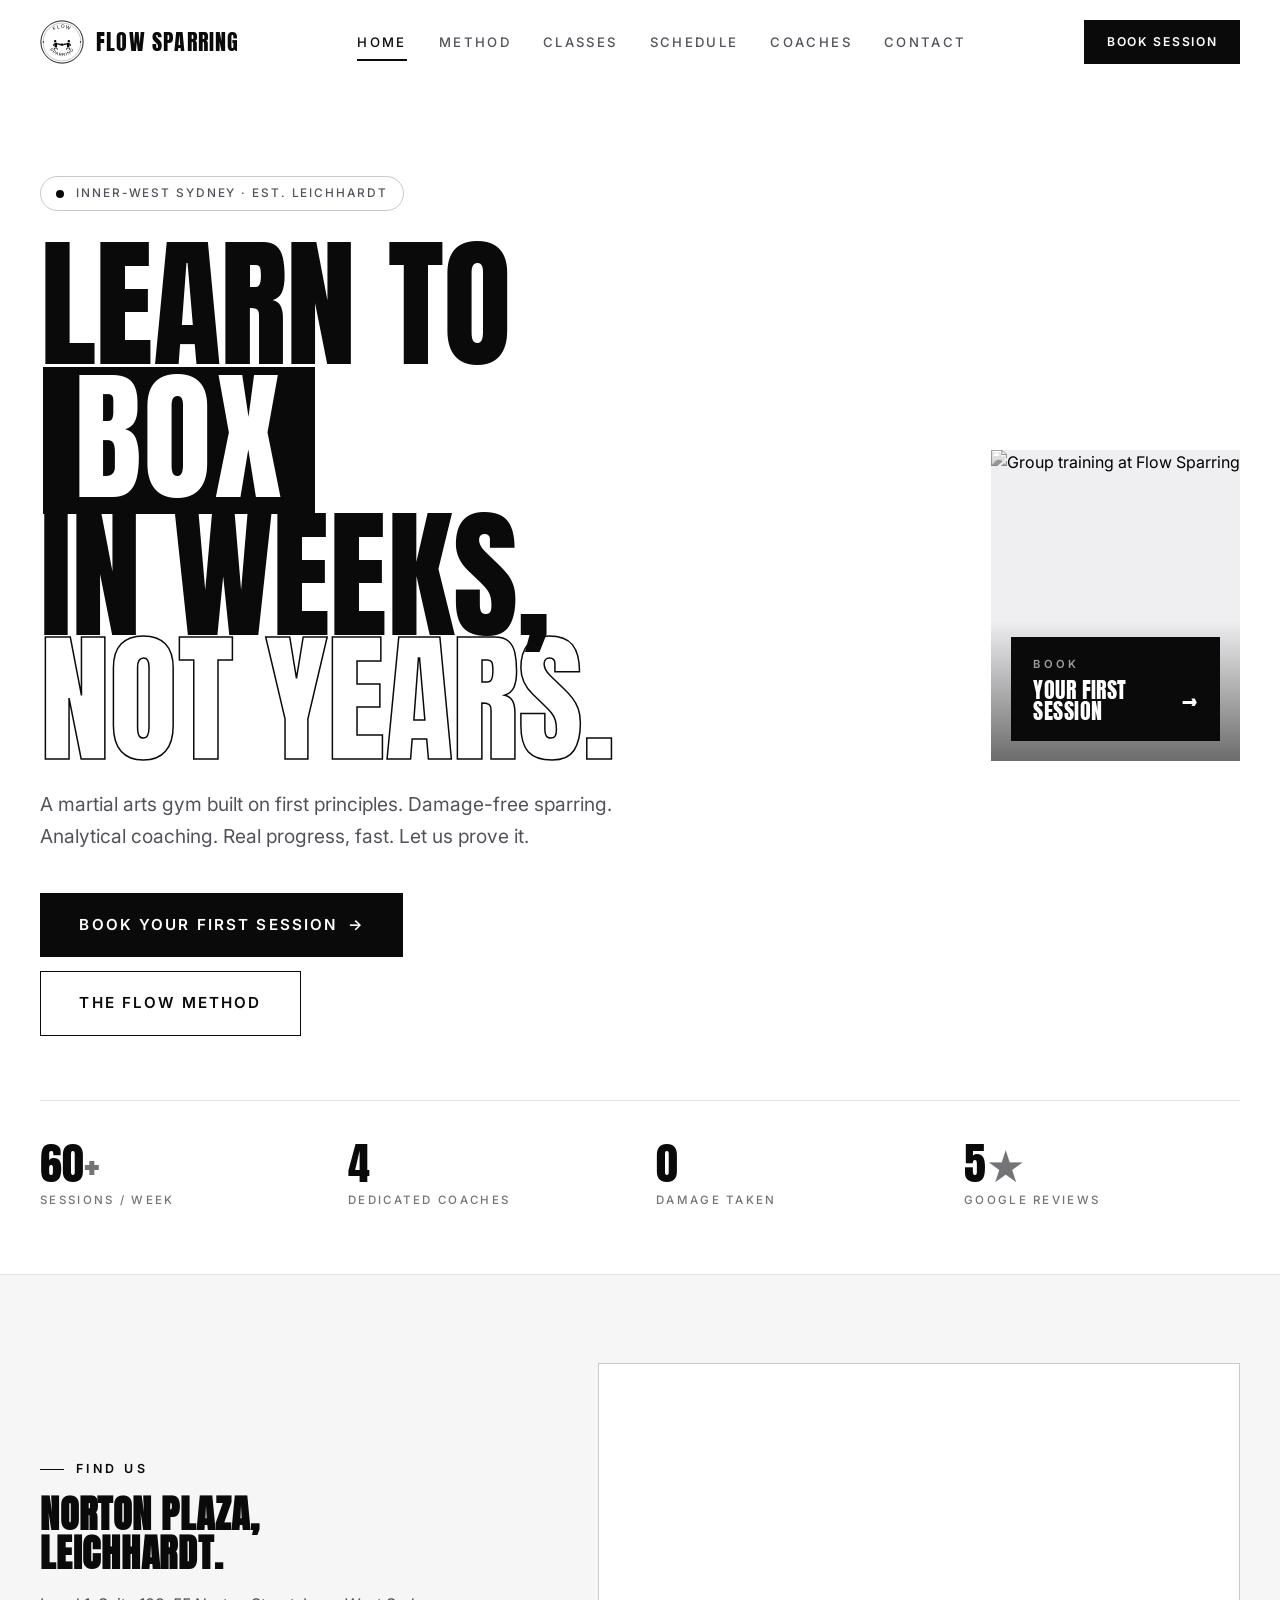
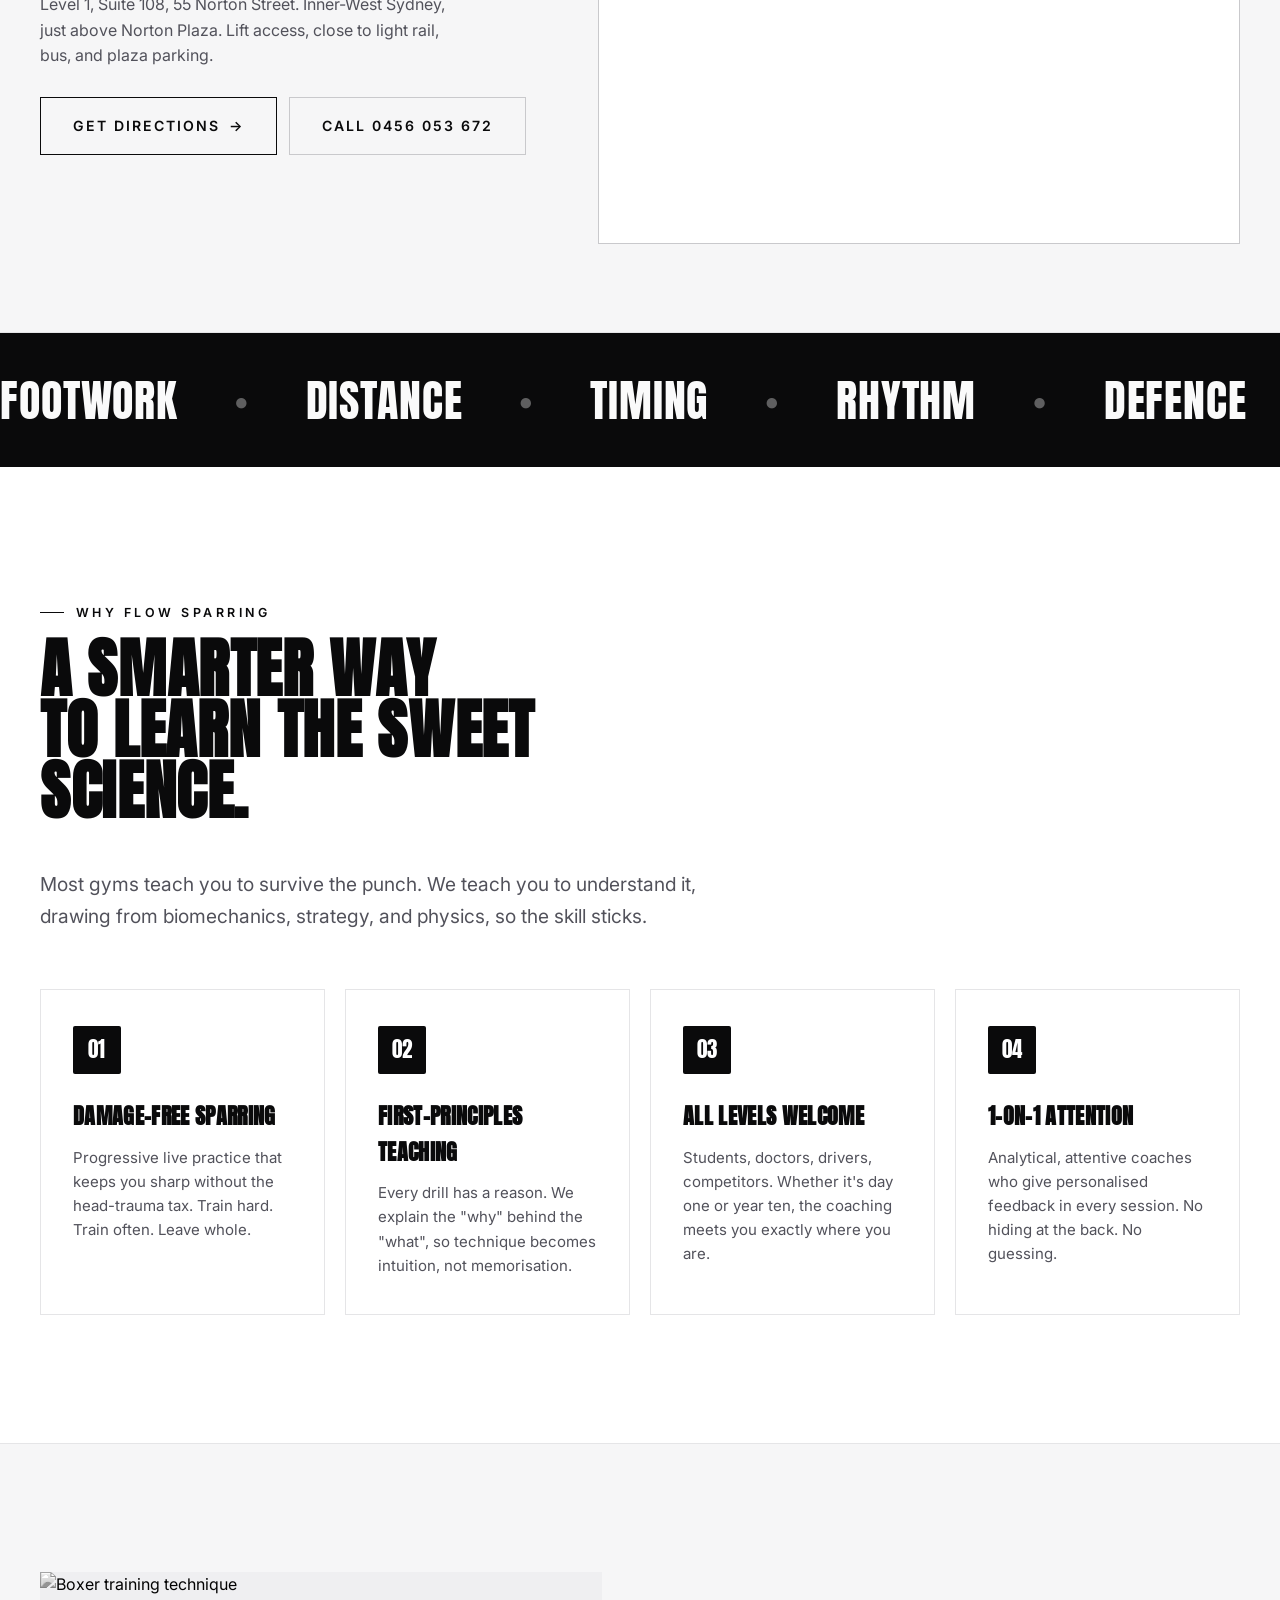
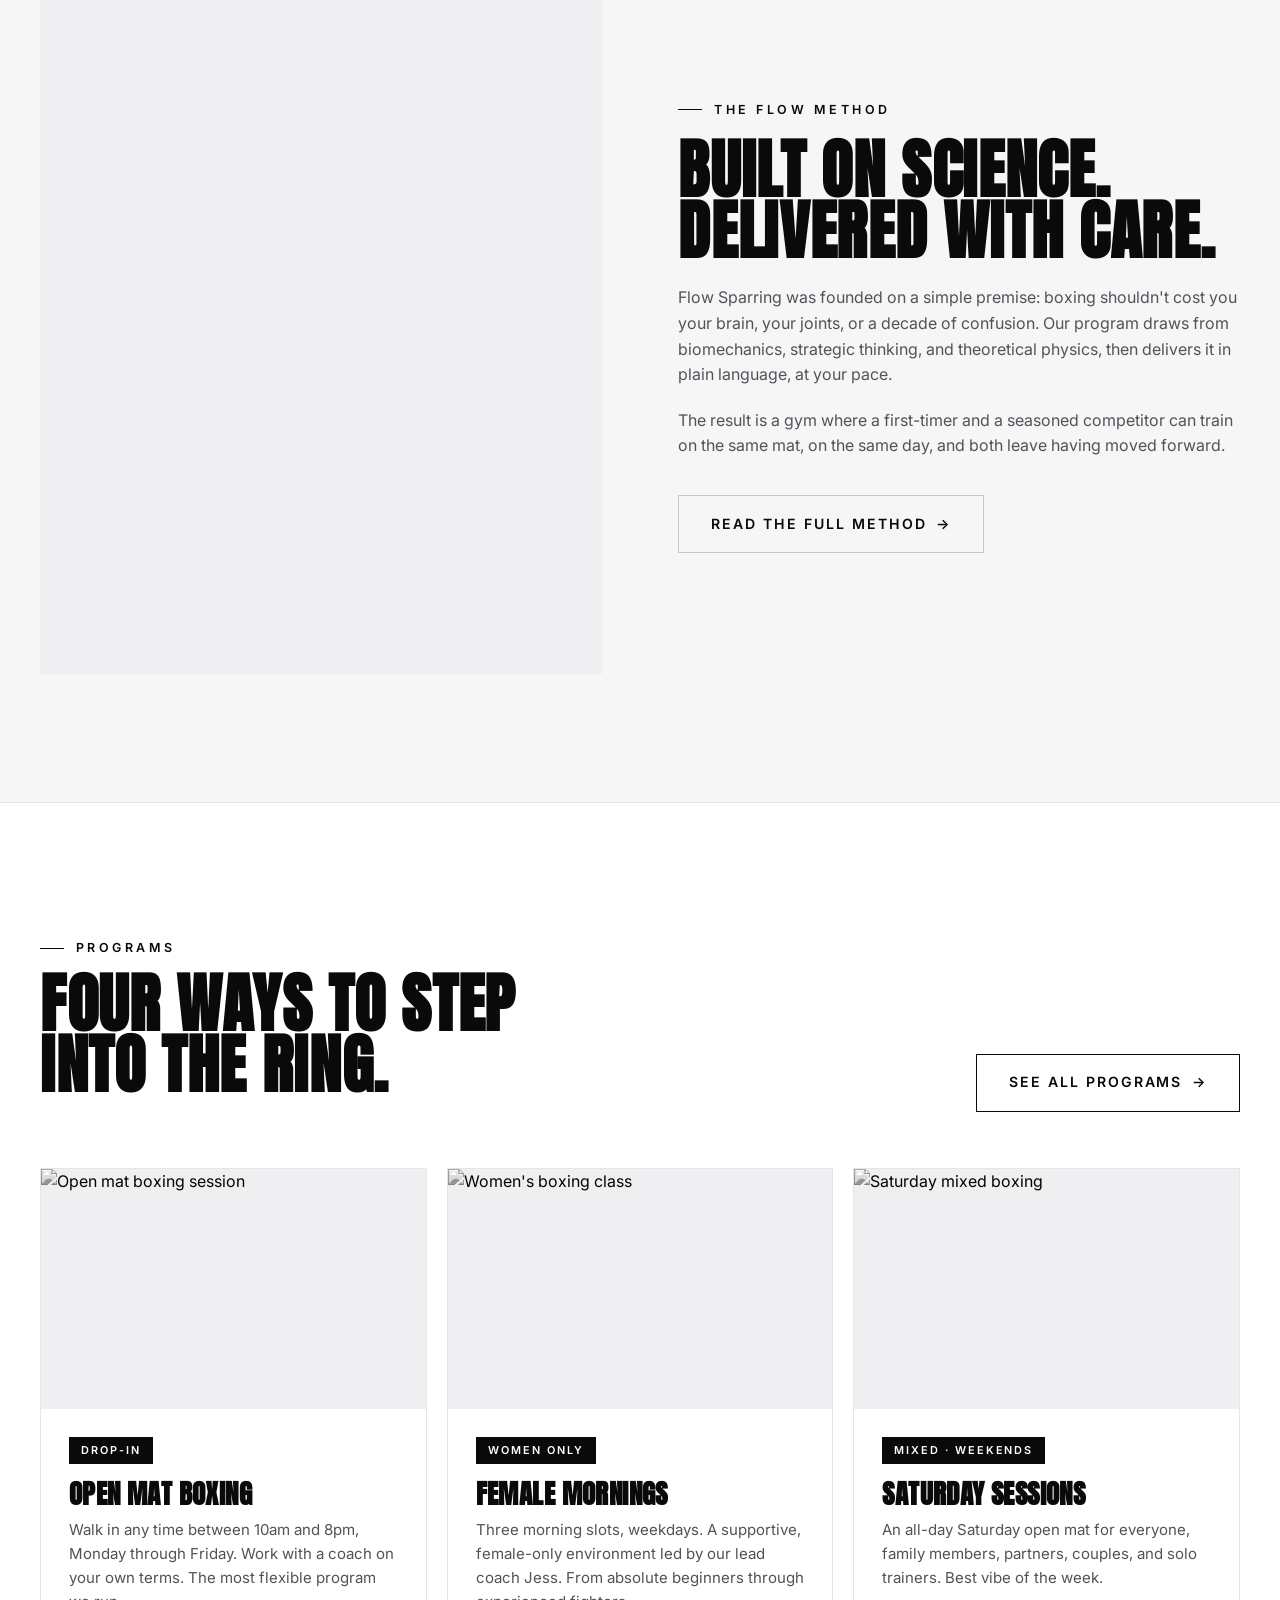
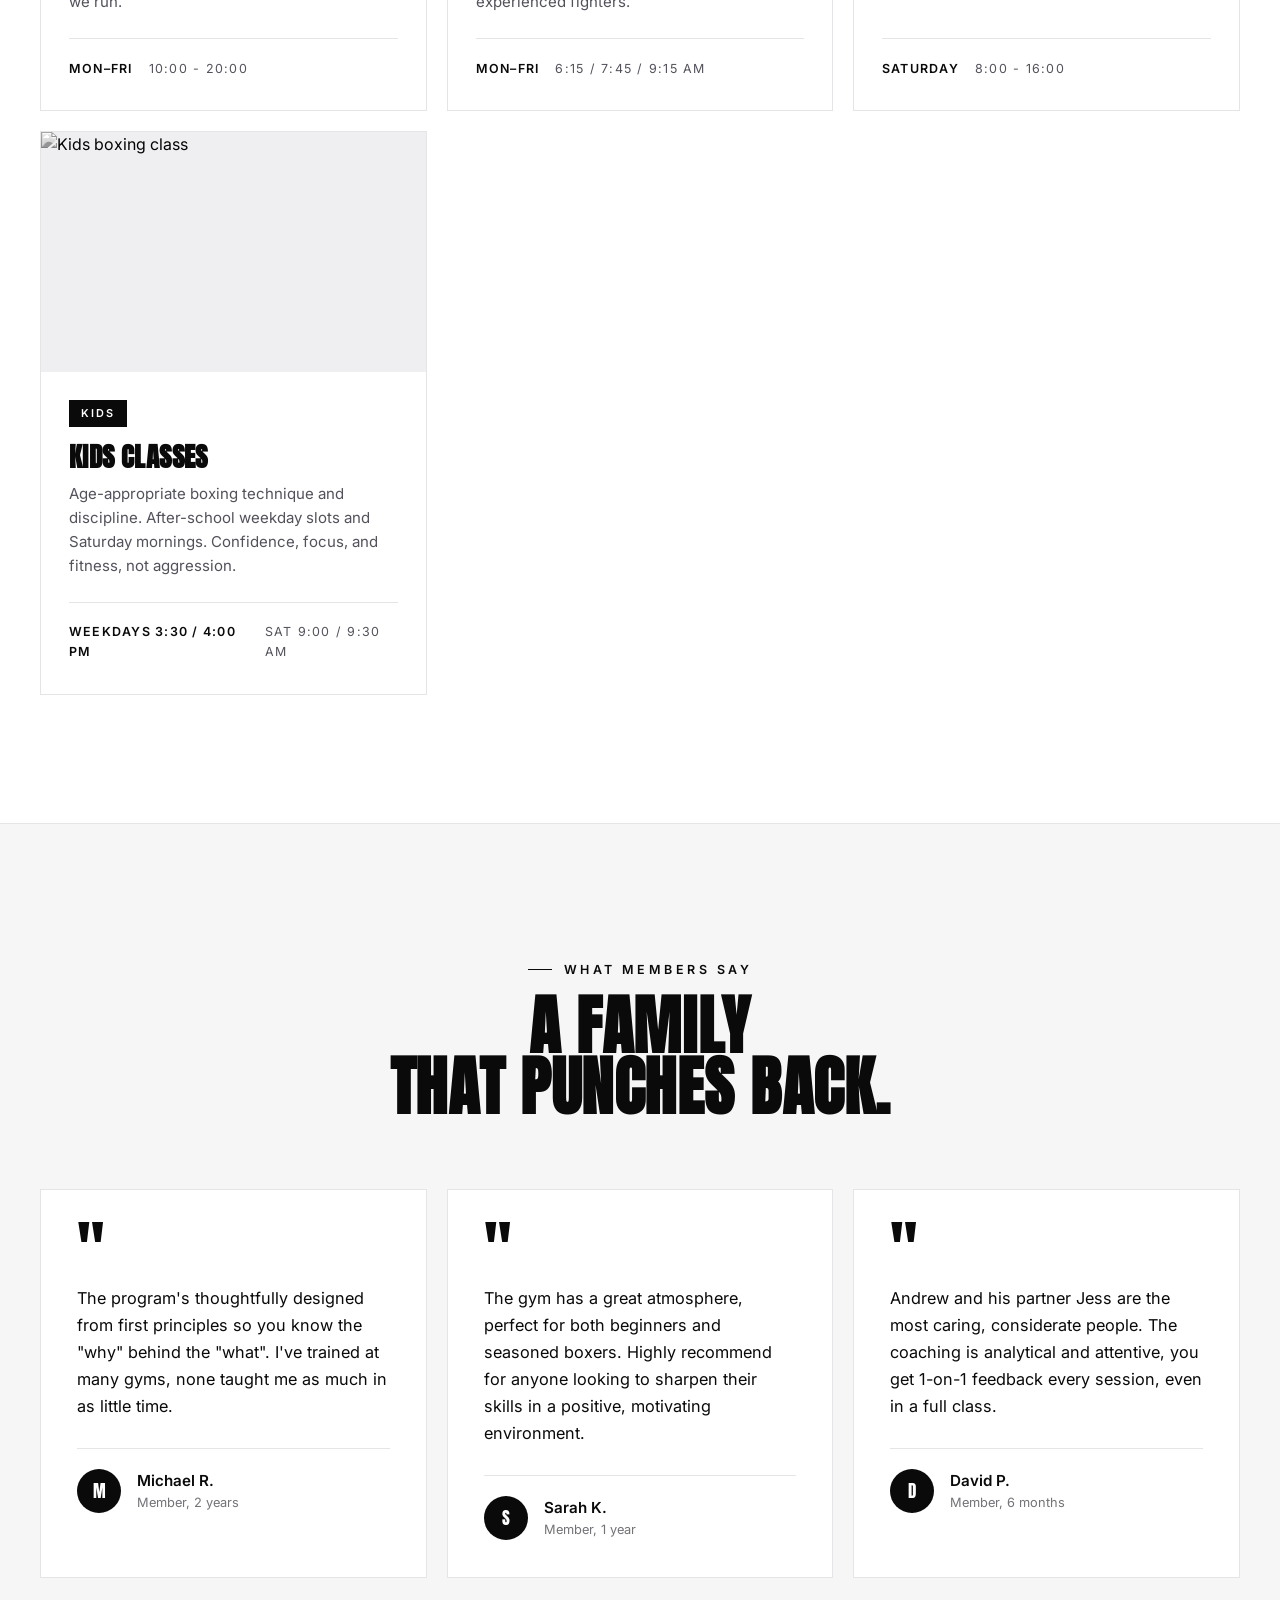
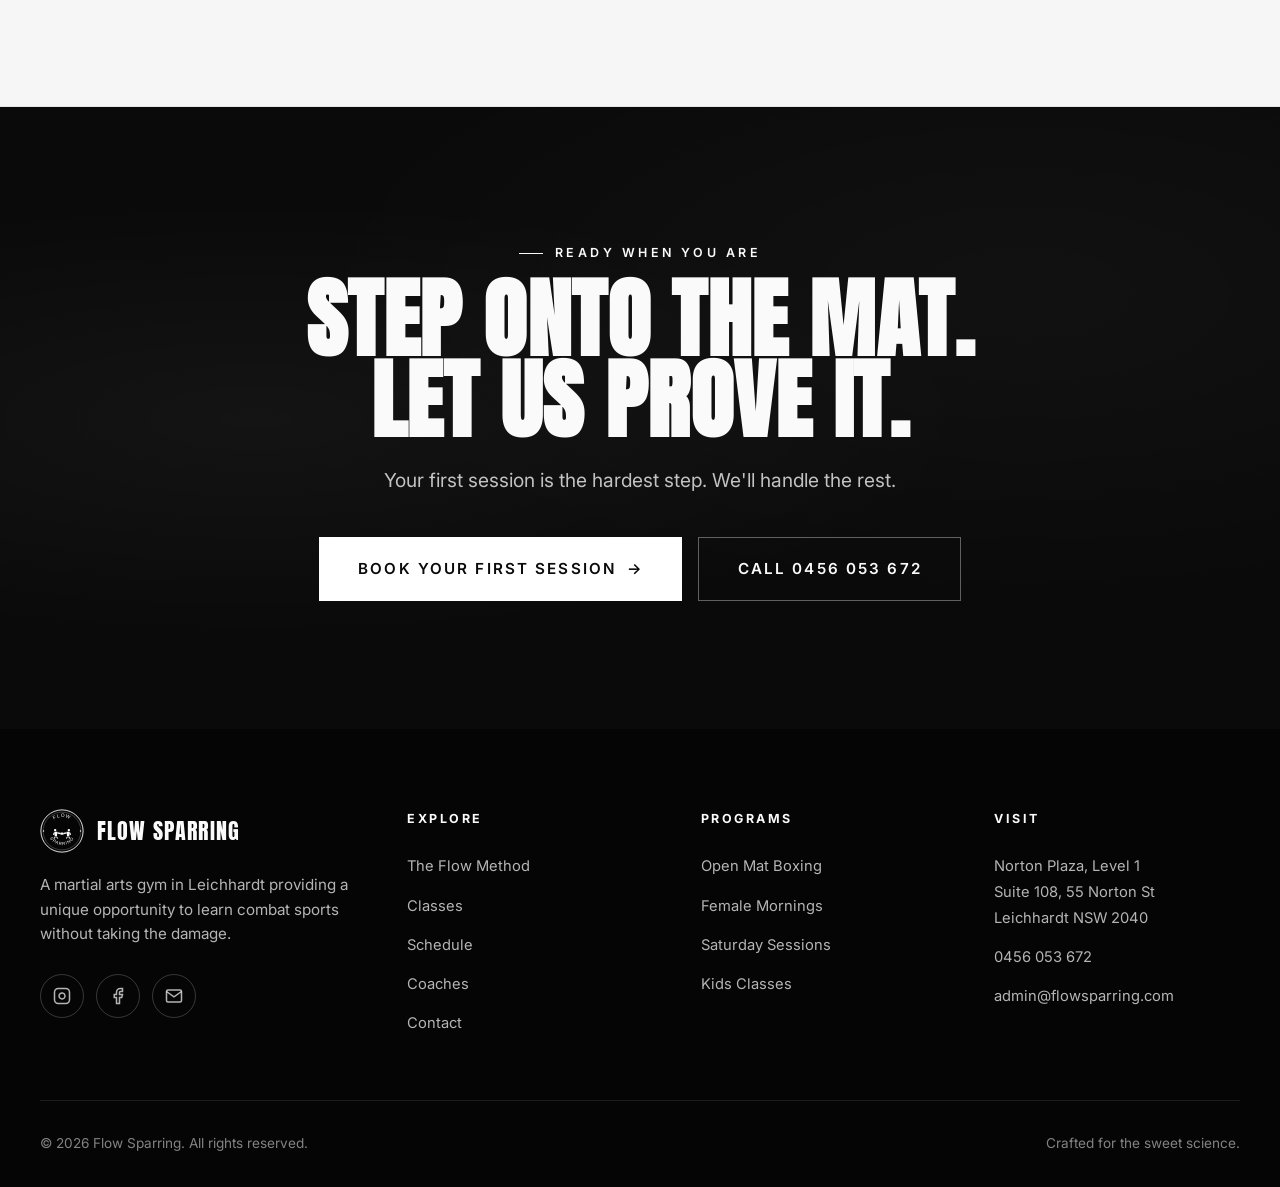
==== commit 20ae6125: "Hero photo with CTA overlay, location/map band, mobile polish, em dashes removed Hero: - Replace cir" ====
--- a/index.html
+++ b/index.html
@@ -3,12 +3,12 @@
 <head>
   <meta charset="UTF-8" />
   <meta name="viewport" content="width=device-width, initial-scale=1" />
-  <title>Flow Sparring — Learn To Box In Weeks, Not Years</title>
+  <title>Flow Sparring | Learn To Box In Weeks, Not Years</title>
   <meta name="description" content="Flow Sparring is a Sydney boxing gym teaching damage-free sparring from first principles. Leichhardt, Norton Plaza. All levels. Women's and kids classes available." />
   <link rel="preconnect" href="https://fonts.googleapis.com">
   <link rel="preconnect" href="https://fonts.gstatic.com" crossorigin>
   <link href="https://fonts.googleapis.com/css2?family=Anton&family=Inter:wght@400;500;600;700&display=swap" rel="stylesheet">
-  <link rel="stylesheet" href="css/style.css" />
+  <link rel="stylesheet" href="css/style.css?v=2" />
 </head>
 <body>
 
@@ -52,7 +52,7 @@
           </h1>
           <p class="lead hero-lead">
             A martial arts gym built on first principles. Damage-free sparring.
-            Analytical coaching. Real progress — fast. Let us prove it.
+            Analytical coaching. Real progress, fast. Let us prove it.
           </p>
           <div class="hero-cta">
             <a href="contact.html" class="btn btn-primary btn-lg btn-arrow">Book Your First Session</a>
@@ -60,7 +60,11 @@
           </div>
         </div>
         <div class="hero-visual">
-          <img class="hero-logo" src="assets/logo.svg" alt="Flow Sparring" />
+          <img class="hero-photo" src="https://images.unsplash.com/photo-1517438476312-10d79c077509?w=1400&q=80" alt="Group training at Flow Sparring" />
+          <a href="contact.html" class="hero-visual-cta">
+            <span class="hero-visual-cta-eyebrow">Book</span>
+            <span class="hero-visual-cta-body">Your First Session <span aria-hidden="true">→</span></span>
+          </a>
         </div>
       </div>
 
@@ -80,6 +84,31 @@
         <div>
           <div class="hero-stat-num">5<span class="plus">★</span></div>
           <div class="hero-stat-label">Google Reviews</div>
+        </div>
+      </div>
+    </div>
+  </section>
+
+  <!-- LOCATION -->
+  <section class="location-band">
+    <div class="container">
+      <div class="location-grid">
+        <div class="location-info">
+          <span class="eyebrow">Find Us</span>
+          <h2 class="display-md">Norton Plaza,<br/>Leichhardt.</h2>
+          <p>Level 1, Suite 108, 55 Norton Street. Inner-West Sydney, just above Norton Plaza. Lift access, close to light rail, bus, and plaza parking.</p>
+          <div class="location-actions">
+            <a href="https://www.google.com/maps/dir/?api=1&destination=55+Norton+St,+Leichhardt+NSW+2040" target="_blank" rel="noopener" class="btn btn-ghost btn-arrow">Get Directions</a>
+            <a href="tel:+61456053672" class="btn btn-outline">Call 0456 053 672</a>
+          </div>
+        </div>
+        <div class="location-map">
+          <iframe
+            src="https://www.google.com/maps?q=55+Norton+St,+Leichhardt+NSW+2040&output=embed"
+            loading="lazy"
+            referrerpolicy="no-referrer-when-downgrade"
+            title="Flow Sparring location map"
+            allowfullscreen></iframe>
         </div>
       </div>
     </div>
@@ -112,8 +141,8 @@
           <h2 class="display-lg">A smarter way<br/>to learn the sweet science.</h2>
         </div>
         <p class="lead">
-          Most gyms teach you to survive the punch. We teach you to understand it —
-          drawing from biomechanics, strategy, and physics — so the skill sticks.
+          Most gyms teach you to survive the punch. We teach you to understand it, 
+          drawing from biomechanics, strategy, and physics, so the skill sticks.
         </p>
       </div>
 
@@ -126,12 +155,12 @@
         <div class="feature-card">
           <div class="feature-card-icon">02</div>
           <h3>First-Principles Teaching</h3>
-          <p>Every drill has a reason. We explain the "why" behind the "what" — so technique becomes intuition, not memorisation.</p>
+          <p>Every drill has a reason. We explain the "why" behind the "what", so technique becomes intuition, not memorisation.</p>
         </div>
         <div class="feature-card">
           <div class="feature-card-icon">03</div>
           <h3>All Levels Welcome</h3>
-          <p>Students, doctors, drivers, competitors. Whether it's day one or year ten — the coaching meets you exactly where you are.</p>
+          <p>Students, doctors, drivers, competitors. Whether it's day one or year ten, the coaching meets you exactly where you are.</p>
         </div>
         <div class="feature-card">
           <div class="feature-card-icon">04</div>
@@ -142,7 +171,7 @@
     </div>
   </section>
 
-  <!-- SPLIT — About teaser -->
+  <!-- SPLIT, About teaser -->
   <section class="section" style="background: var(--bg-surface); border-top: 1px solid var(--border); border-bottom: 1px solid var(--border);">
     <div class="container">
       <div class="split reveal">
@@ -155,7 +184,7 @@
           <p>
             Flow Sparring was founded on a simple premise: boxing shouldn't cost you your brain,
             your joints, or a decade of confusion. Our program draws from biomechanics, strategic
-            thinking, and theoretical physics — then delivers it in plain language, at your pace.
+            thinking, and theoretical physics, then delivers it in plain language, at your pace.
           </p>
           <p>
             The result is a gym where a first-timer and a seasoned competitor can train on the same
@@ -188,7 +217,7 @@
             <h3>Open Mat Boxing</h3>
             <p>Walk in any time between 10am and 8pm, Monday through Friday. Work with a coach on your own terms. The most flexible program we run.</p>
             <div class="class-card-meta">
-              <strong>Mon–Fri</strong><span>10:00 — 20:00</span>
+              <strong>Mon–Fri</strong><span>10:00 - 20:00</span>
             </div>
           </div>
         </article>
@@ -214,9 +243,9 @@
           <div class="class-card-body">
             <span class="class-card-tag">Mixed · Weekends</span>
             <h3>Saturday Sessions</h3>
-            <p>An all-day Saturday open mat for everyone — family members, partners, couples, and solo trainers. Best vibe of the week.</p>
+            <p>An all-day Saturday open mat for everyone, family members, partners, couples, and solo trainers. Best vibe of the week.</p>
             <div class="class-card-meta">
-              <strong>Saturday</strong><span>8:00 — 16:00</span>
+              <strong>Saturday</strong><span>8:00 - 16:00</span>
             </div>
           </div>
         </article>
@@ -228,7 +257,7 @@
           <div class="class-card-body">
             <span class="class-card-tag">Kids</span>
             <h3>Kids Classes</h3>
-            <p>Age-appropriate boxing technique and discipline. After-school weekday slots and Saturday mornings. Confidence, focus, and fitness — not aggression.</p>
+            <p>Age-appropriate boxing technique and discipline. After-school weekday slots and Saturday mornings. Confidence, focus, and fitness, not aggression.</p>
             <div class="class-card-meta">
               <strong>Weekdays 3:30 / 4:00 PM</strong><span>Sat 9:00 / 9:30 AM</span>
             </div>
@@ -251,7 +280,7 @@
       <div class="testimonial-grid reveal-stagger">
         <article class="testimonial-card">
           <div class="testimonial-quote-mark">"</div>
-          <p>The program's thoughtfully designed from first principles so you know the "why" behind the "what". I've trained at many gyms — none taught me as much in as little time.</p>
+          <p>The program's thoughtfully designed from first principles so you know the "why" behind the "what". I've trained at many gyms, none taught me as much in as little time.</p>
           <div class="testimonial-author">
             <div class="testimonial-author-avatar">M</div>
             <div>
@@ -275,7 +304,7 @@
 
         <article class="testimonial-card">
           <div class="testimonial-quote-mark">"</div>
-          <p>Andrew and his partner Jess are the most caring, considerate people. The coaching is analytical and attentive — you get 1-on-1 feedback every session, even in a full class.</p>
+          <p>Andrew and his partner Jess are the most caring, considerate people. The coaching is analytical and attentive, you get 1-on-1 feedback every session, even in a full class.</p>
           <div class="testimonial-author">
             <div class="testimonial-author-avatar">D</div>
             <div>
--- a/css/style.css
+++ b/css/style.css
@@ -1,5 +1,5 @@
 /* ===========================
-   Flow Sparring — Design System (Light)
+   Flow Sparring, Design System (Light)
    Black & white editorial. Inspired by their brand mark.
    =========================== */
 
@@ -67,7 +67,7 @@
 .display-mega {
   font-family: var(--font-display);
   font-weight: 400;
-  font-size: clamp(3.5rem, 11vw, 9rem);
+  font-size: clamp(3rem, 11vw, 9rem);
   line-height: 0.88;
   letter-spacing: -0.005em;
   text-transform: uppercase;
@@ -75,7 +75,7 @@
 
 .display-xl {
   font-family: var(--font-display);
-  font-size: clamp(2.75rem, 7vw, 5.5rem);
+  font-size: clamp(2.5rem, 7vw, 5.5rem);
   line-height: 0.92;
   text-transform: uppercase;
   letter-spacing: 0.005em;
@@ -83,7 +83,7 @@
 
 .display-lg {
   font-family: var(--font-display);
-  font-size: clamp(2.25rem, 5vw, 4rem);
+  font-size: clamp(2rem, 5vw, 4rem);
   line-height: 0.95;
   text-transform: uppercase;
   letter-spacing: 0.01em;
@@ -206,17 +206,21 @@
   top: 0; left: 0; right: 0;
   z-index: 100;
   padding: 1.25rem 0;
-  background: rgba(255, 255, 255, 0.65);
+  transition: padding 0.3s var(--ease), border-color 0.3s var(--ease);
+  border-bottom: 1px solid transparent;
+}
+.nav::before {
+  content: '';
+  position: absolute;
+  inset: 0;
+  background: rgba(255, 255, 255, 0.72);
   backdrop-filter: blur(14px);
   -webkit-backdrop-filter: blur(14px);
-  transition: background 0.3s var(--ease), padding 0.3s var(--ease), border-color 0.3s var(--ease);
-  border-bottom: 1px solid transparent;
-}
-.nav.scrolled {
-  background: rgba(255, 255, 255, 0.92);
-  padding: 0.75rem 0;
-  border-bottom-color: var(--border);
-}
+  z-index: -1;
+  transition: background 0.3s var(--ease);
+}
+.nav.scrolled { padding: 0.75rem 0; border-bottom-color: var(--border); }
+.nav.scrolled::before { background: rgba(255, 255, 255, 0.94); }
 .nav-inner {
   display: flex;
   align-items: center;
@@ -226,12 +230,13 @@
 .nav-brand {
   display: flex;
   align-items: center;
-  gap: 0.8rem;
+  gap: 0.75rem;
   font-family: var(--font-display);
   font-size: 1.35rem;
   letter-spacing: 0.055em;
   text-transform: uppercase;
   color: var(--fg);
+  white-space: nowrap;
 }
 .nav-brand-mark {
   width: 44px;
@@ -352,31 +357,107 @@
 .hero-cta { display: flex; gap: 0.85rem; flex-wrap: wrap; }
 
 .hero-visual {
-  display: flex;
-  align-items: center;
-  justify-content: center;
-  aspect-ratio: 1;
-  max-width: 520px;
+  position: relative;
+  aspect-ratio: 4/5;
+  max-width: 540px;
   margin-left: auto;
-  position: relative;
-}
-.hero-visual::before {
+  overflow: hidden;
+  background: var(--bg-elevated);
+}
+.hero-visual::after {
   content: '';
   position: absolute;
-  inset: -5%;
-  background: radial-gradient(circle, var(--bg-surface) 0%, transparent 70%);
-  z-index: -1;
-}
-.hero-visual img,
-.hero-logo {
+  inset: auto 0 0 0;
+  height: 45%;
+  background: linear-gradient(180deg, transparent, rgba(0, 0, 0, 0.55));
+  pointer-events: none;
+  z-index: 1;
+}
+.hero-photo {
   width: 100%;
-  height: auto;
-  color: var(--fg);
-  transition: transform 1.2s var(--ease);
-}
-.hero-visual:hover img,
-.hero-visual:hover .hero-logo {
-  transform: rotate(15deg);
+  height: 100%;
+  object-fit: cover;
+  filter: grayscale(100%) contrast(1.08);
+  transition: transform 0.8s var(--ease), filter 0.6s var(--ease);
+}
+.hero-visual:hover .hero-photo {
+  transform: scale(1.04);
+  filter: grayscale(30%) contrast(1.1);
+}
+
+/* Floating CTA badge on hero photo */
+.hero-visual-cta {
+  position: absolute;
+  left: 1.25rem; right: 1.25rem; bottom: 1.25rem;
+  z-index: 2;
+  background: var(--fg);
+  color: var(--bg);
+  padding: 1.15rem 1.4rem;
+  display: flex;
+  flex-direction: column;
+  gap: 0.4rem;
+  transition: transform 0.3s var(--ease), background 0.3s var(--ease);
+}
+.hero-visual-cta:hover {
+  transform: translateY(-3px);
+  background: var(--accent-hover);
+}
+.hero-visual-cta-eyebrow {
+  font-size: 0.7rem;
+  font-weight: 600;
+  letter-spacing: 0.28em;
+  text-transform: uppercase;
+  opacity: 0.6;
+}
+.hero-visual-cta-body {
+  font-family: var(--font-display);
+  font-size: 1.35rem;
+  letter-spacing: 0.02em;
+  text-transform: uppercase;
+  line-height: 1;
+  display: flex;
+  justify-content: space-between;
+  align-items: center;
+  gap: 1rem;
+}
+
+/* ---- Location band ---- */
+.location-band {
+  padding: clamp(3rem, 7vw, 5.5rem) 0;
+  background: var(--bg-surface);
+  border-top: 1px solid var(--border);
+  border-bottom: 1px solid var(--border);
+}
+.location-grid {
+  display: grid;
+  grid-template-columns: 1fr 1.3fr;
+  gap: clamp(2rem, 5vw, 4rem);
+  align-items: center;
+}
+.location-info .eyebrow { margin-bottom: 1rem; }
+.location-info h2 { margin-bottom: 1.25rem; }
+.location-info p {
+  color: var(--fg-muted);
+  margin-bottom: 1.75rem;
+  max-width: 42ch;
+}
+.location-actions {
+  display: flex;
+  gap: 0.75rem;
+  flex-wrap: wrap;
+}
+.location-map {
+  aspect-ratio: 4/3;
+  overflow: hidden;
+  border: 1px solid var(--border-strong);
+  background: var(--bg);
+  position: relative;
+}
+.location-map iframe {
+  width: 100%;
+  height: 100%;
+  border: 0;
+  filter: grayscale(100%) contrast(1.05);
 }
 
 .hero-stats {
@@ -757,7 +838,7 @@
   margin-top: 1rem;
 }
 .footer-social a {
-  width: 40px; height: 40px;
+  width: 44px; height: 44px;
   border: 1px solid rgba(255, 255, 255, 0.2);
   border-radius: 50%;
   display: flex;
@@ -1076,13 +1157,25 @@
 @keyframes reveal-up { to { opacity: 1; transform: translateY(0); } }
 
 /* ---- Responsive ---- */
+@media (max-width: 1100px) {
+  .nav-links { gap: 1.25rem; }
+  .nav-links a { font-size: 0.78rem; letter-spacing: 0.14em; }
+}
+
 @media (max-width: 960px) {
   .hero-split { grid-template-columns: 1fr; }
-  .hero-visual { max-width: 340px; margin: 0 auto; order: -1; margin-bottom: 1rem; }
+  .hero-visual {
+    max-width: 100%;
+    width: 100%;
+    aspect-ratio: 16/11;
+    margin: 0 auto;
+  }
   .split { grid-template-columns: 1fr; }
   .split-image { max-width: 500px; margin: 0 auto; }
   .contact-grid { grid-template-columns: 1fr; }
   .footer-grid { grid-template-columns: 1fr 1fr; gap: 2.5rem; }
+  .location-grid { grid-template-columns: 1fr; gap: 2.25rem; }
+  .location-map { aspect-ratio: 16/11; }
 }
 
 @media (max-width: 768px) {
@@ -1126,13 +1219,98 @@
   .form-row.two-col { grid-template-columns: 1fr; }
   .section-head { flex-direction: column; align-items: flex-start; }
 
-  .hero { padding: 8rem 0 3rem; }
-  .hero-stats { margin-top: 3rem; gap: 1.5rem; }
-
-  .page-header { padding: 8rem 0 3.5rem; }
+  .hero { padding: 7rem 0 2.5rem; }
+  .hero-stats {
+    margin-top: 2.5rem;
+    padding-top: 2rem;
+    grid-template-columns: repeat(2, 1fr);
+    gap: 1.25rem 1rem;
+  }
+  .hero-stat-num { font-size: 2rem; }
+  .hero-lead { margin-bottom: 2rem; }
+  .hero-cta { gap: 0.6rem; }
+  .hero-cta .btn { width: 100%; justify-content: center; }
+
+  .page-header { padding: 7rem 0 3rem; }
+  .page-header h1 { max-width: none; }
+
+  .marquee { padding: 1.5rem 0; }
+  .marquee-item { font-size: 1.75rem; gap: 2.5rem; }
+  .marquee-track { gap: 2.5rem; }
+
+  .hero-visual { aspect-ratio: 4/5; max-width: 100%; }
+  .hero-visual-cta { left: 1rem; right: 1rem; bottom: 1rem; padding: 1rem 1.15rem; }
+  .hero-visual-cta-body { font-size: 1.2rem; }
+  .location-actions .btn { width: 100%; justify-content: center; }
+
+  .section { padding: clamp(3rem, 10vw, 5rem) 0; }
+  .section-head { margin-bottom: 2.5rem; }
+
+  .feature-card { padding: 1.75rem 1.5rem; }
+  .testimonial-card { padding: 1.75rem; }
+
+  .cta-band-actions {
+    display: flex;
+    flex-direction: column;
+    width: 100%;
+    gap: 0.65rem;
+  }
+  .cta-band-actions .btn { width: 100%; justify-content: center; }
 }
 
 @media (max-width: 520px) {
   .feature-card { padding: 1.75rem 1.5rem; }
   .form { padding: 1.75rem; }
 }
+
+/* ---- Mobile schedule, stack as day cards ---- */
+@media (max-width: 640px) {
+  .schedule-table-wrap {
+    overflow: visible;
+    border: none;
+    background: transparent;
+  }
+  .schedule-table,
+  .schedule-table thead,
+  .schedule-table tbody,
+  .schedule-table tr,
+  .schedule-table td {
+    display: block;
+    width: 100%;
+    min-width: 0;
+  }
+  .schedule-table thead { display: none; }
+  .schedule-table tr {
+    margin-bottom: 1rem;
+    border: 1px solid var(--border);
+    background: var(--bg);
+    overflow: hidden;
+  }
+  .schedule-table td {
+    border: none;
+    border-top: 1px solid var(--border);
+    padding: 1rem 1.1rem;
+    background: var(--bg);
+  }
+  .schedule-table td:first-child {
+    background: var(--fg);
+    color: var(--bg);
+    font-size: 1.25rem;
+    padding: 0.9rem 1.1rem;
+    border-top: none;
+    width: auto;
+  }
+  .schedule-table td:nth-child(2)::before { content: 'Morning'; }
+  .schedule-table td:nth-child(3)::before { content: 'Afternoon'; }
+  .schedule-table td:nth-child(4)::before { content: 'Evening'; }
+  .schedule-table td:nth-child(n+2)::before {
+    display: block;
+    font-weight: 600;
+    font-size: 0.68rem;
+    letter-spacing: 0.22em;
+    text-transform: uppercase;
+    color: var(--fg-subtle);
+    margin-bottom: 0.5rem;
+  }
+  .schedule-session:first-of-type { padding-top: 0; }
+}
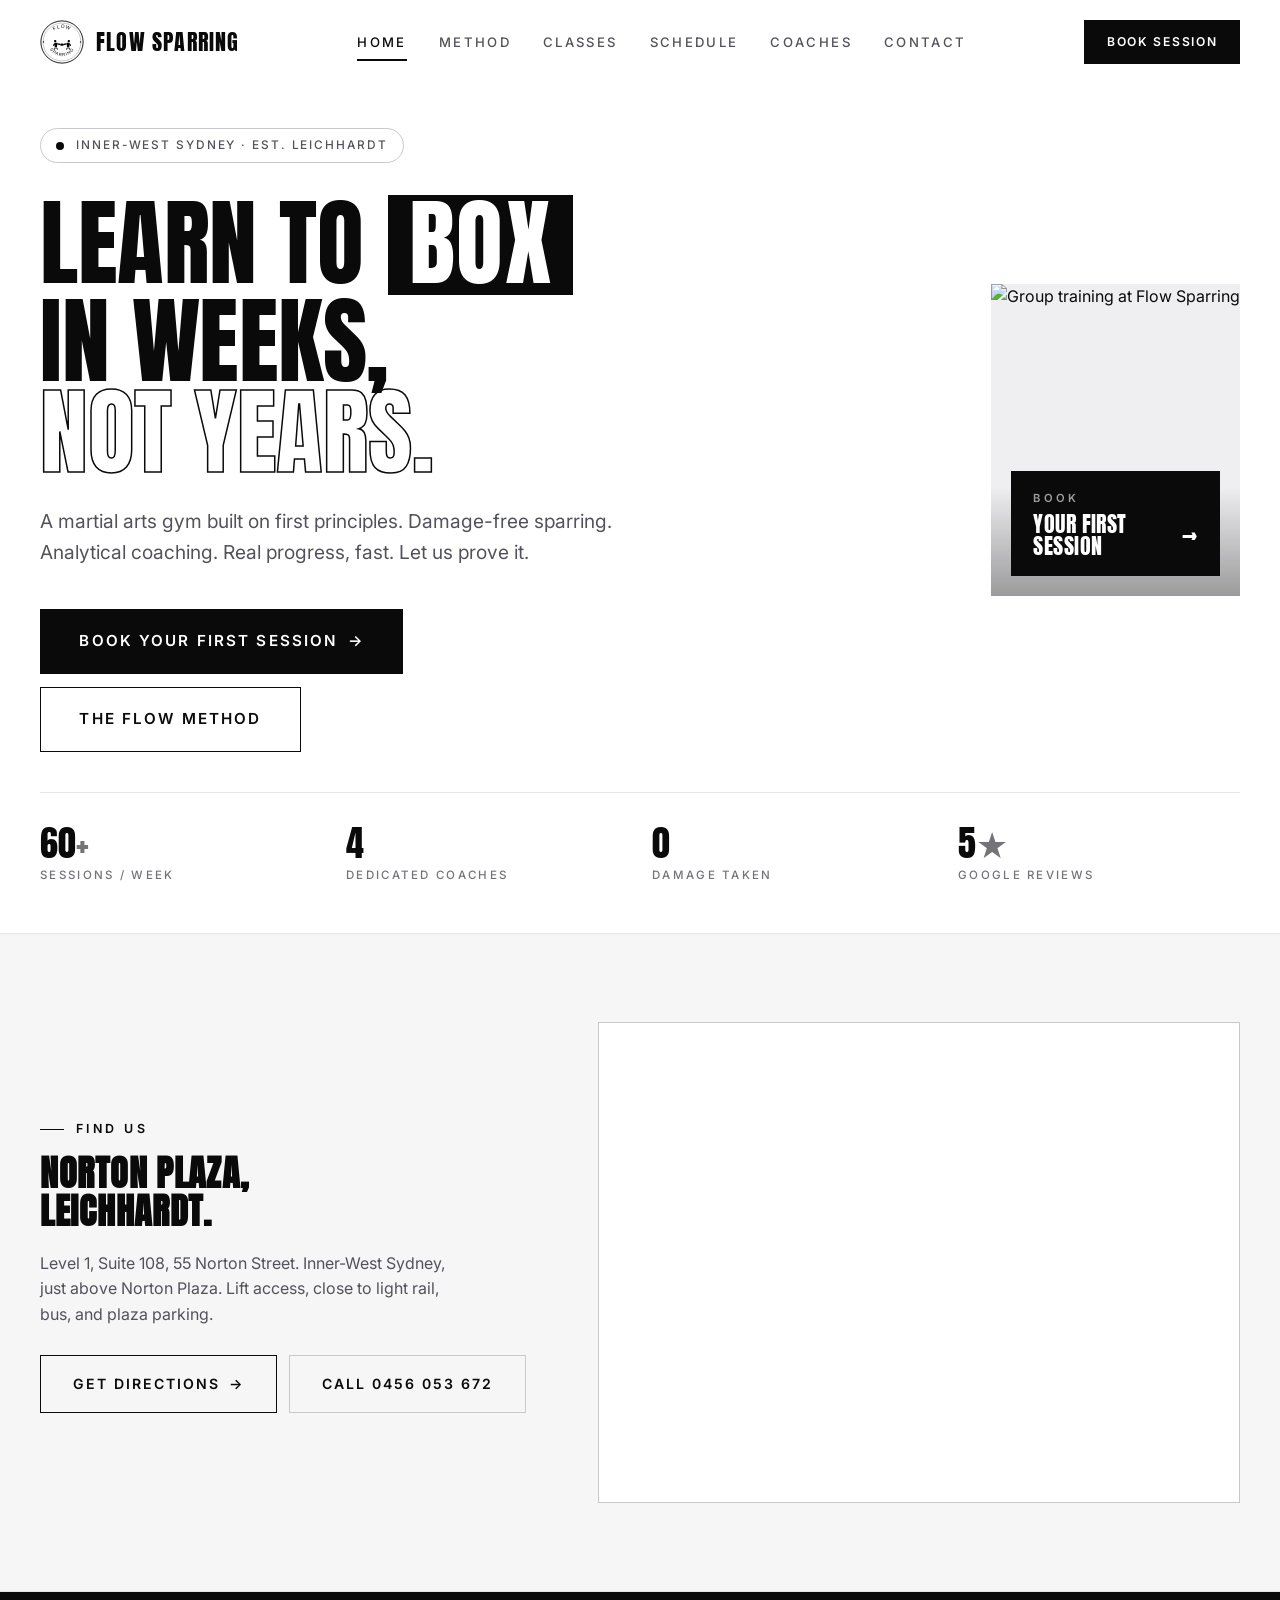
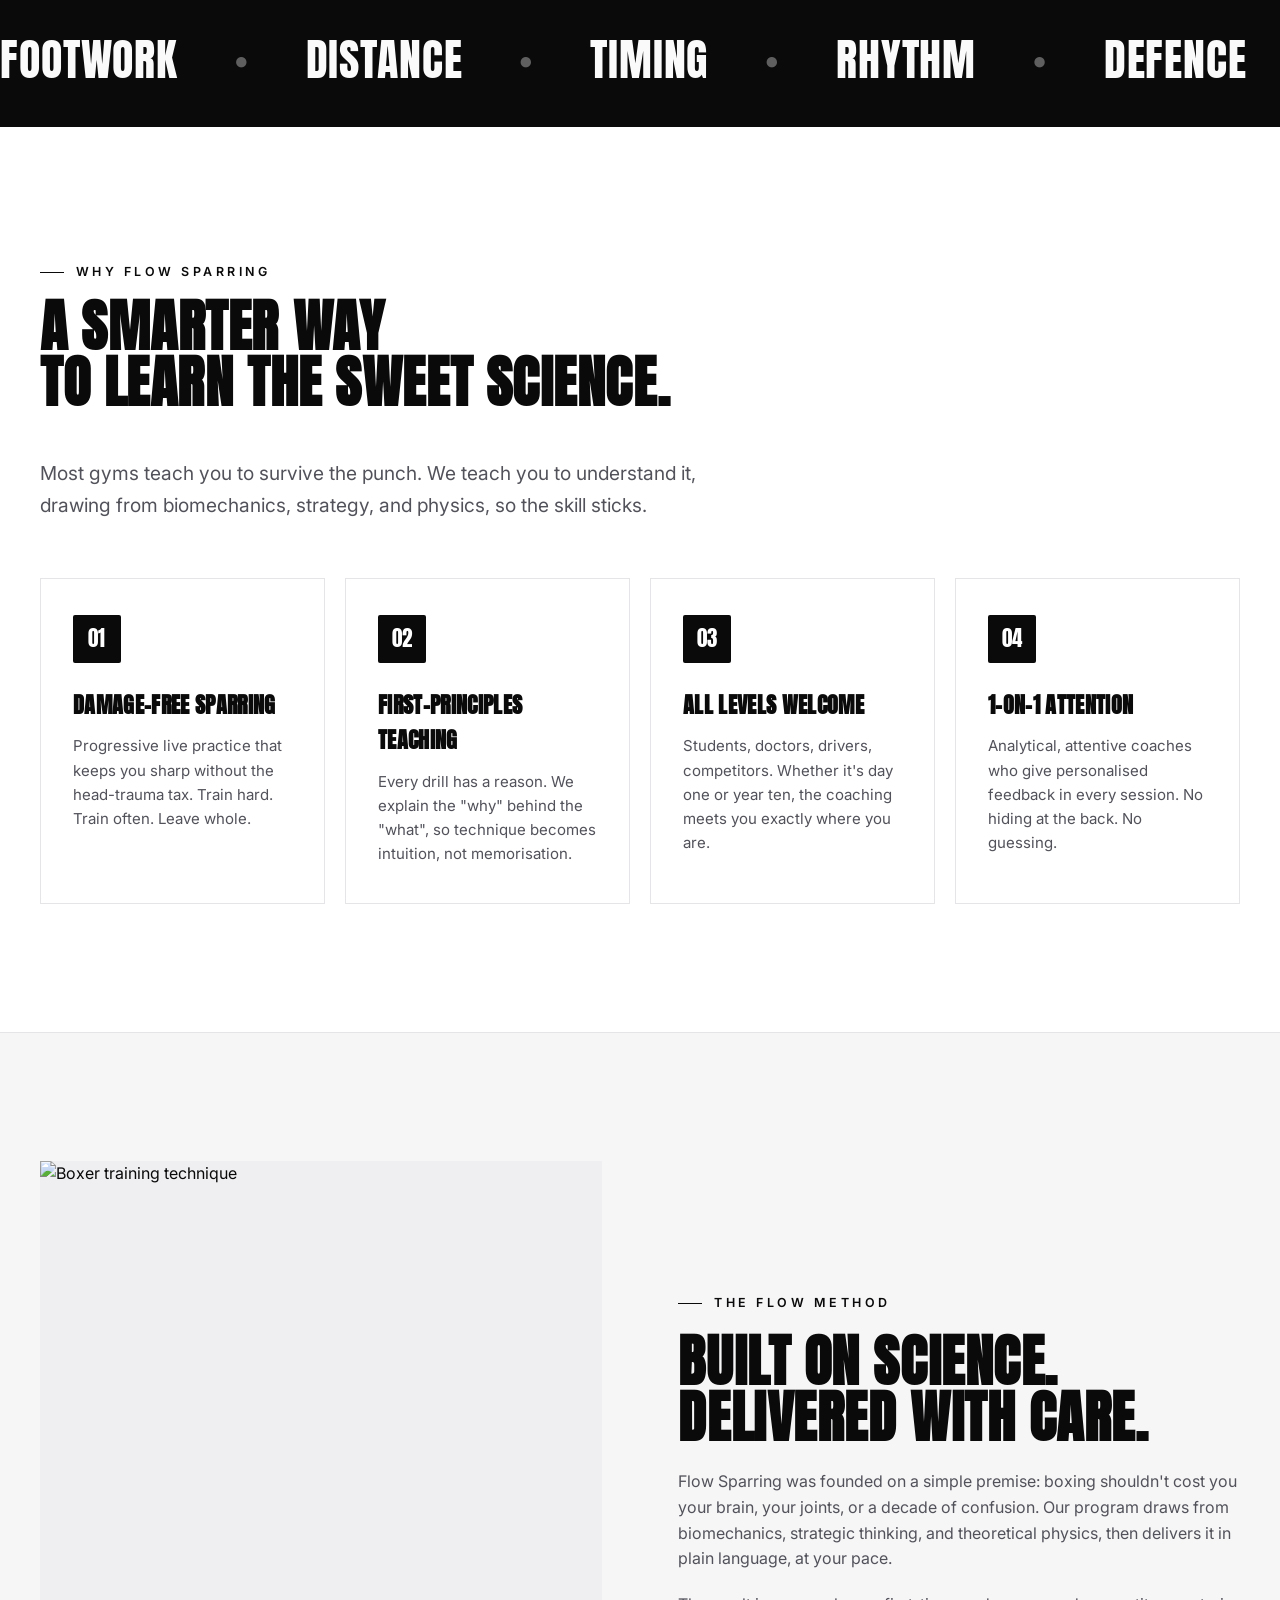
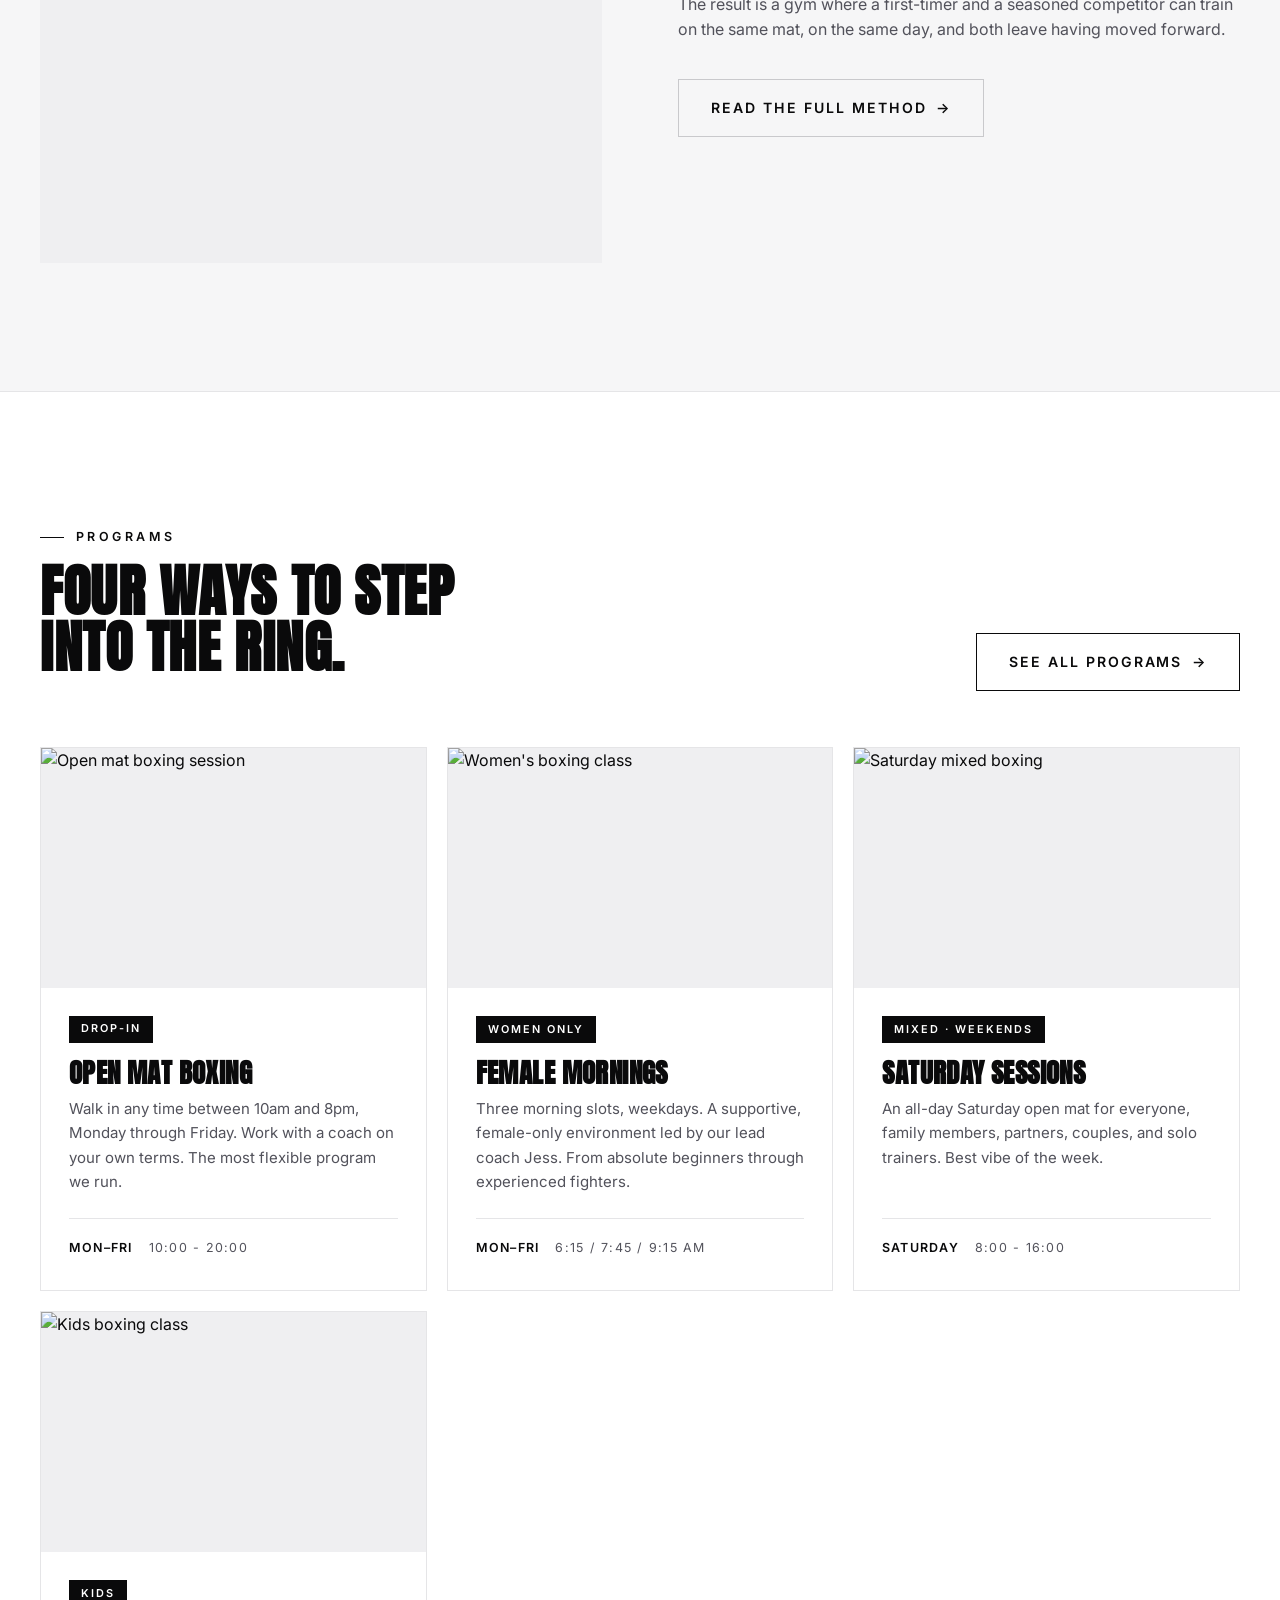
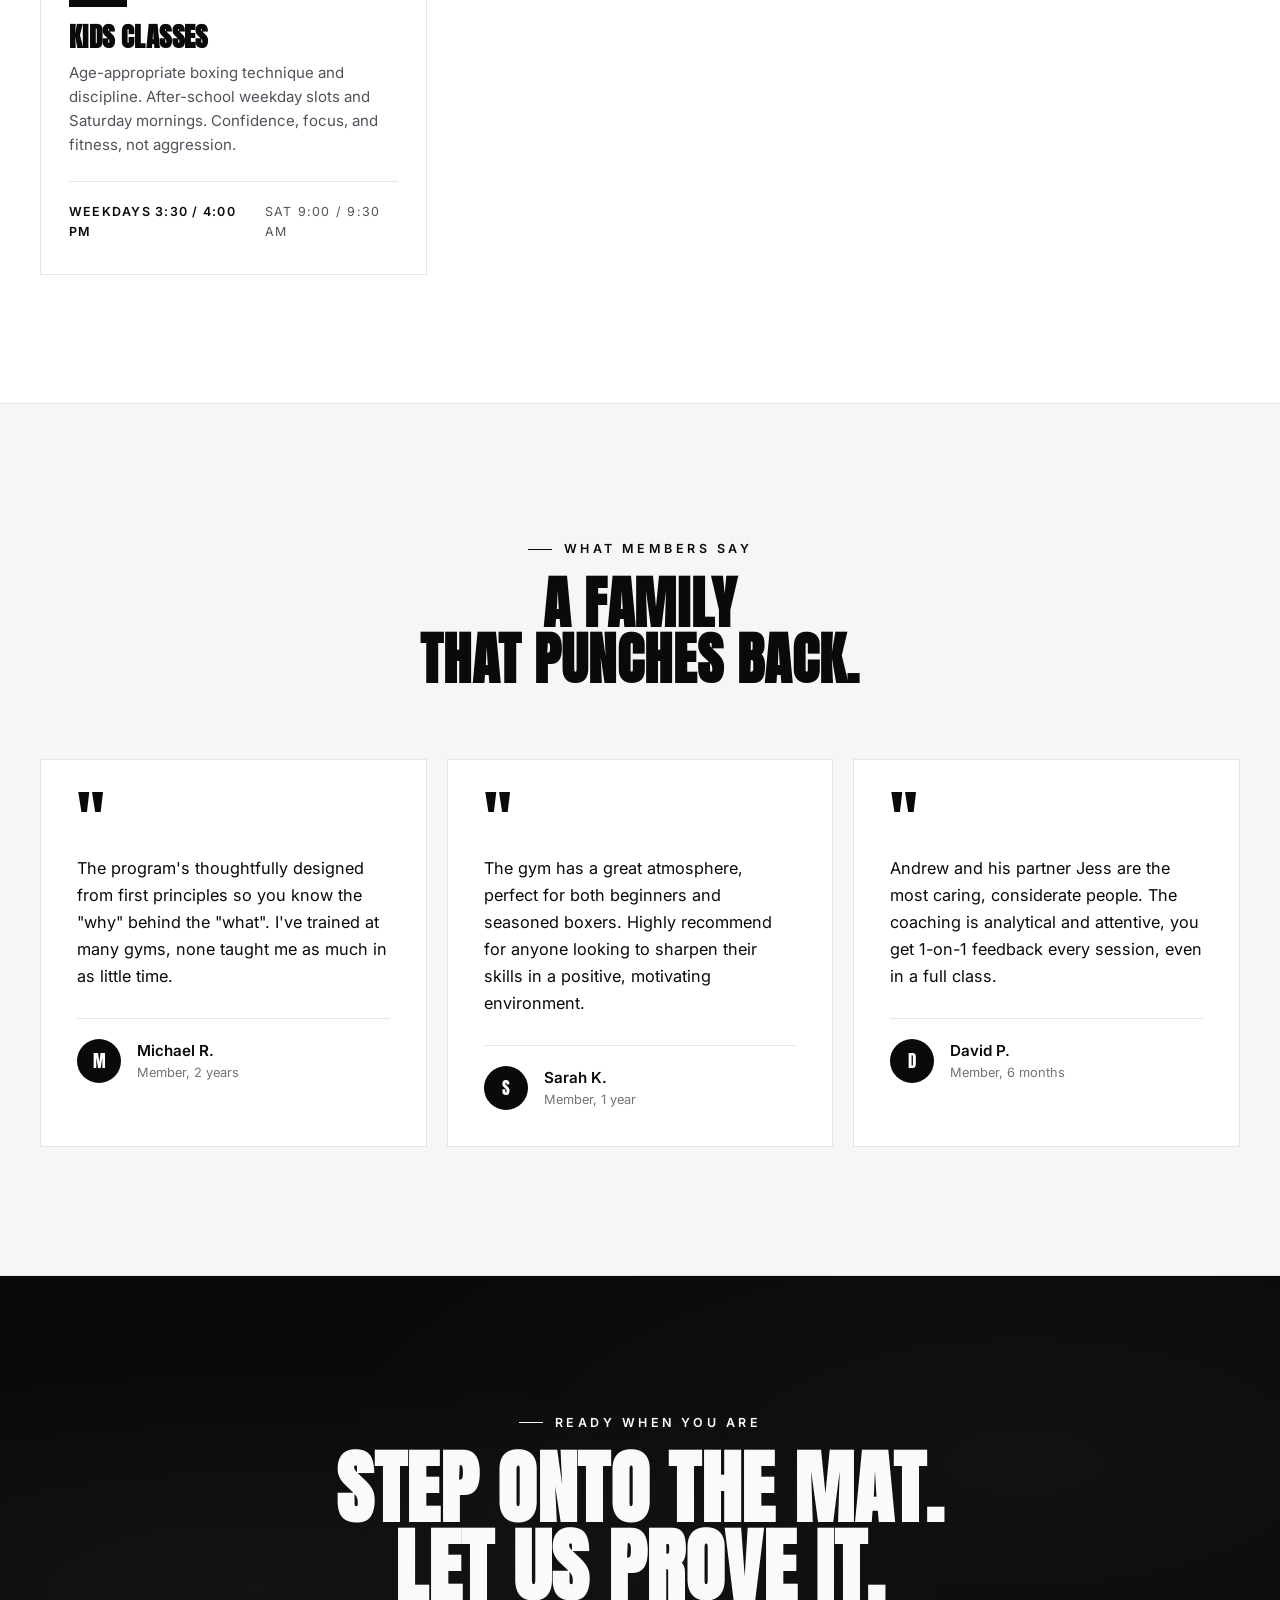
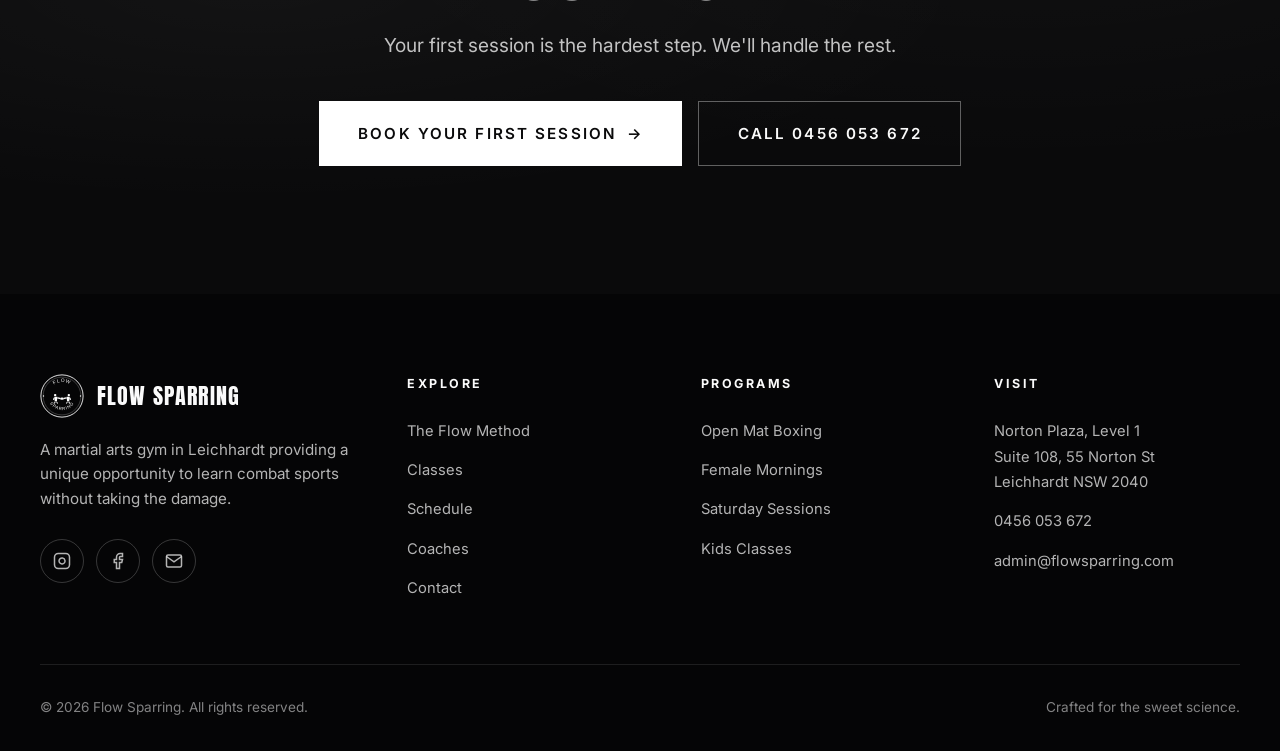
==== commit 332eba66: "Tighter hero, color photos + map, slightly looser header line-height - Hero now fits on a standard l" ====
--- a/index.html
+++ b/index.html
@@ -8,7 +8,7 @@
   <link rel="preconnect" href="https://fonts.googleapis.com">
   <link rel="preconnect" href="https://fonts.gstatic.com" crossorigin>
   <link href="https://fonts.googleapis.com/css2?family=Anton&family=Inter:wght@400;500;600;700&display=swap" rel="stylesheet">
-  <link rel="stylesheet" href="css/style.css?v=2" />
+  <link rel="stylesheet" href="css/style.css?v=3" />
 </head>
 <body>
 
--- a/css/style.css
+++ b/css/style.css
@@ -67,32 +67,32 @@
 .display-mega {
   font-family: var(--font-display);
   font-weight: 400;
-  font-size: clamp(3rem, 11vw, 9rem);
-  line-height: 0.88;
+  font-size: clamp(2.75rem, 8vw, 6rem);
+  line-height: 0.95;
   letter-spacing: -0.005em;
   text-transform: uppercase;
 }
 
 .display-xl {
   font-family: var(--font-display);
-  font-size: clamp(2.5rem, 7vw, 5.5rem);
-  line-height: 0.92;
+  font-size: clamp(2.5rem, 6.5vw, 5rem);
+  line-height: 0.98;
   text-transform: uppercase;
   letter-spacing: 0.005em;
 }
 
 .display-lg {
   font-family: var(--font-display);
-  font-size: clamp(2rem, 5vw, 4rem);
-  line-height: 0.95;
+  font-size: clamp(2rem, 4.5vw, 3.5rem);
+  line-height: 1;
   text-transform: uppercase;
   letter-spacing: 0.01em;
 }
 
 .display-md {
   font-family: var(--font-display);
-  font-size: clamp(1.75rem, 3vw, 2.5rem);
-  line-height: 1;
+  font-size: clamp(1.65rem, 2.8vw, 2.25rem);
+  line-height: 1.05;
   text-transform: uppercase;
   letter-spacing: 0.02em;
 }
@@ -295,7 +295,7 @@
 /* ---- Hero (split layout) ---- */
 .hero {
   position: relative;
-  padding: 11rem 0 4rem;
+  padding: 8rem 0 3rem;
   overflow: hidden;
   background: var(--bg);
 }
@@ -368,8 +368,8 @@
   content: '';
   position: absolute;
   inset: auto 0 0 0;
-  height: 45%;
-  background: linear-gradient(180deg, transparent, rgba(0, 0, 0, 0.55));
+  height: 35%;
+  background: linear-gradient(180deg, transparent, rgba(0, 0, 0, 0.35));
   pointer-events: none;
   z-index: 1;
 }
@@ -377,12 +377,10 @@
   width: 100%;
   height: 100%;
   object-fit: cover;
-  filter: grayscale(100%) contrast(1.08);
-  transition: transform 0.8s var(--ease), filter 0.6s var(--ease);
+  transition: transform 0.8s var(--ease);
 }
 .hero-visual:hover .hero-photo {
   transform: scale(1.04);
-  filter: grayscale(30%) contrast(1.1);
 }
 
 /* Floating CTA badge on hero photo */
@@ -457,23 +455,22 @@
   width: 100%;
   height: 100%;
   border: 0;
-  filter: grayscale(100%) contrast(1.05);
 }
 
 .hero-stats {
   display: grid;
   grid-template-columns: repeat(auto-fit, minmax(140px, 1fr));
-  gap: 2rem;
-  margin-top: 4rem;
-  padding-top: 2.5rem;
+  gap: 1.5rem;
+  margin-top: 2.5rem;
+  padding-top: 2rem;
   border-top: 1px solid var(--border);
 }
 .hero-stat-num {
   font-family: var(--font-display);
-  font-size: clamp(2rem, 3.5vw, 2.75rem);
+  font-size: clamp(1.75rem, 3vw, 2.25rem);
   color: var(--fg);
   line-height: 1;
-  margin-bottom: 0.4rem;
+  margin-bottom: 0.35rem;
 }
 .hero-stat-num .plus { color: var(--fg-subtle); }
 .hero-stat-label {
@@ -506,7 +503,6 @@
   width: 100%;
   height: 100%;
   object-fit: cover;
-  filter: grayscale(100%) contrast(1.05);
 }
 
 /* ---- Feature grid ---- */
@@ -598,11 +594,9 @@
   width: 100%; height: 100%;
   object-fit: cover;
   transition: transform 0.7s var(--ease);
-  filter: grayscale(100%) contrast(1.05);
 }
 .class-card:hover .class-card-image img {
   transform: scale(1.05);
-  filter: grayscale(30%) contrast(1.08);
 }
 .class-card-body {
   padding: 1.75rem 1.75rem 2rem;
@@ -667,7 +661,6 @@
 .split-image img {
   width: 100%; height: 100%;
   object-fit: cover;
-  filter: grayscale(100%) contrast(1.05);
 }
 .split-text h2 { margin-bottom: 1.5rem; }
 .split-text p { margin-bottom: 1.25rem; color: var(--fg-muted); }
@@ -988,11 +981,9 @@
 .coach-card-image img {
   width: 100%; height: 100%;
   object-fit: cover;
-  filter: grayscale(100%) contrast(1.05);
-  transition: filter 0.5s var(--ease), transform 0.6s var(--ease);
+  transition: transform 0.6s var(--ease);
 }
 .coach-card:hover .coach-card-image img {
-  filter: grayscale(30%) contrast(1.08);
   transform: scale(1.04);
 }
 .coach-card-body {
@@ -1107,7 +1098,6 @@
 .map-wrap iframe {
   width: 100%; height: 100%;
   border: 0;
-  filter: grayscale(100%) contrast(1.05);
 }
 
 /* ---- Method / Philosophy items ---- */
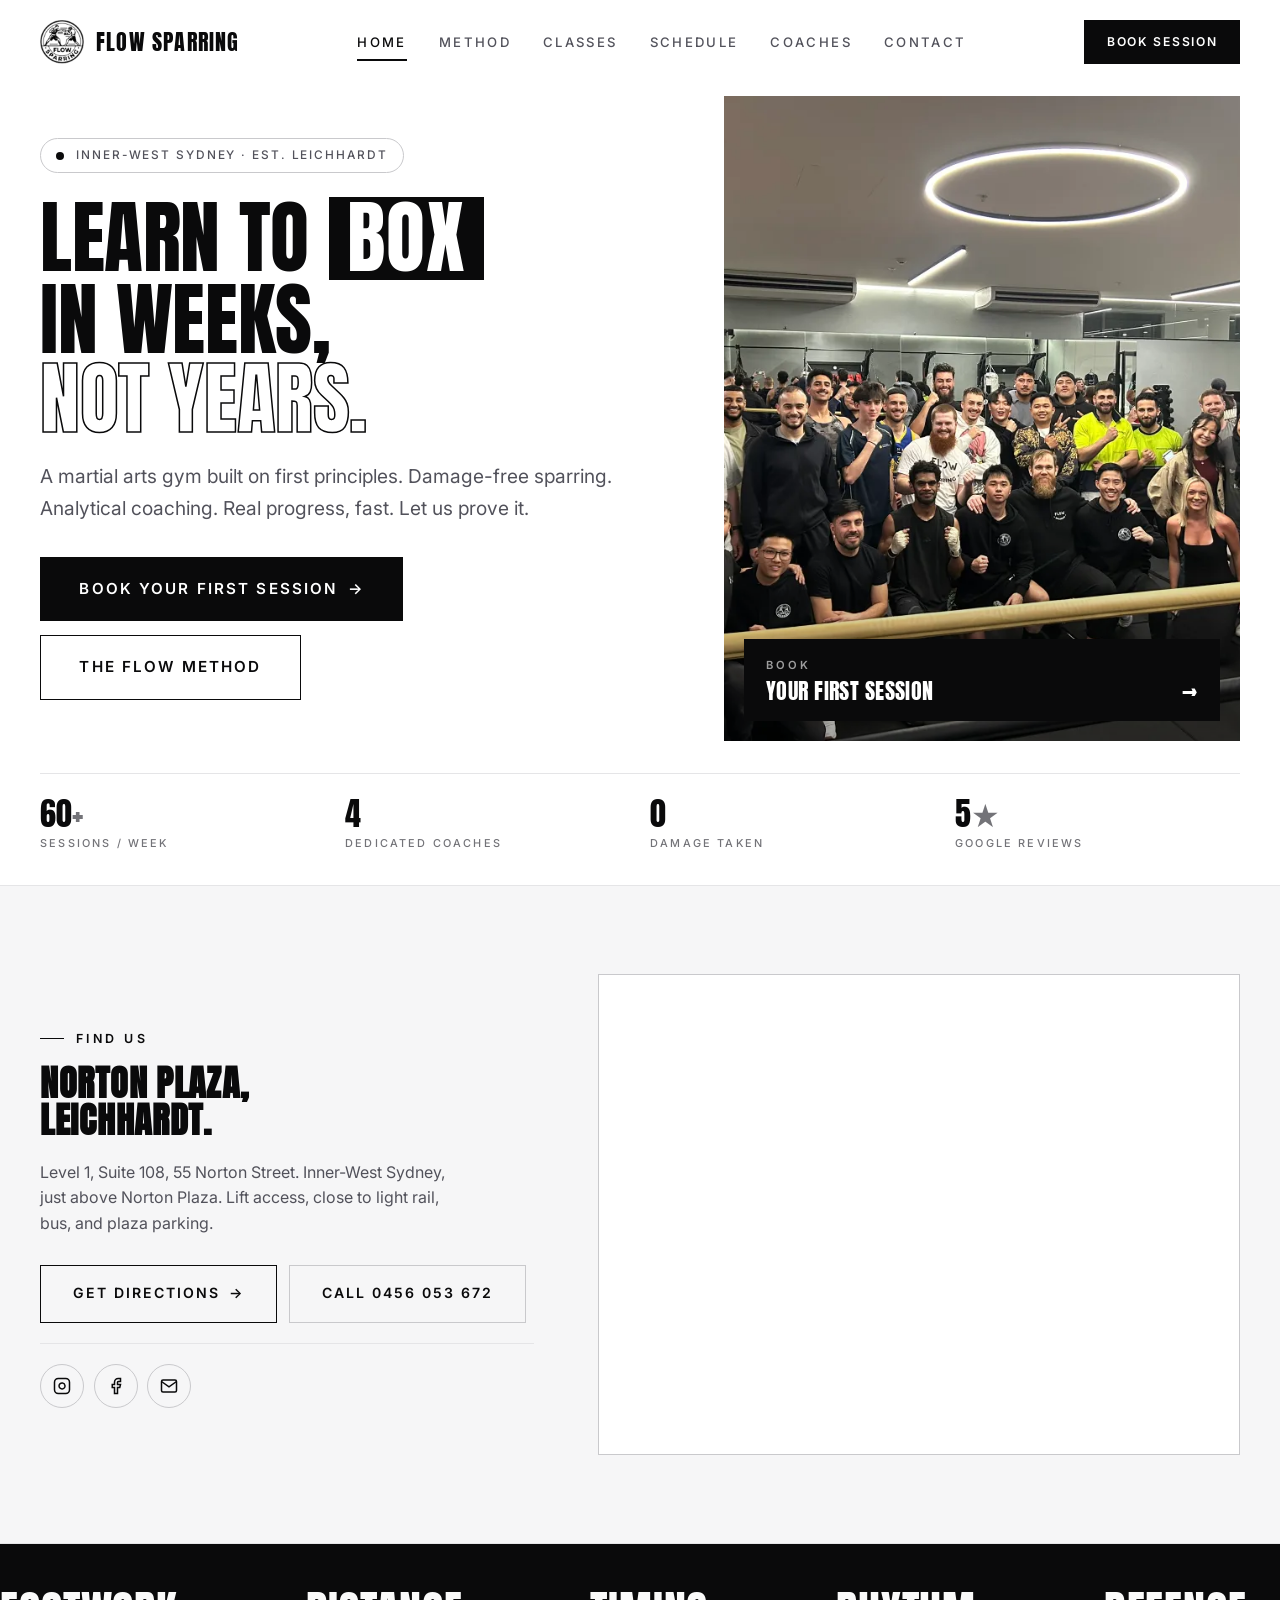
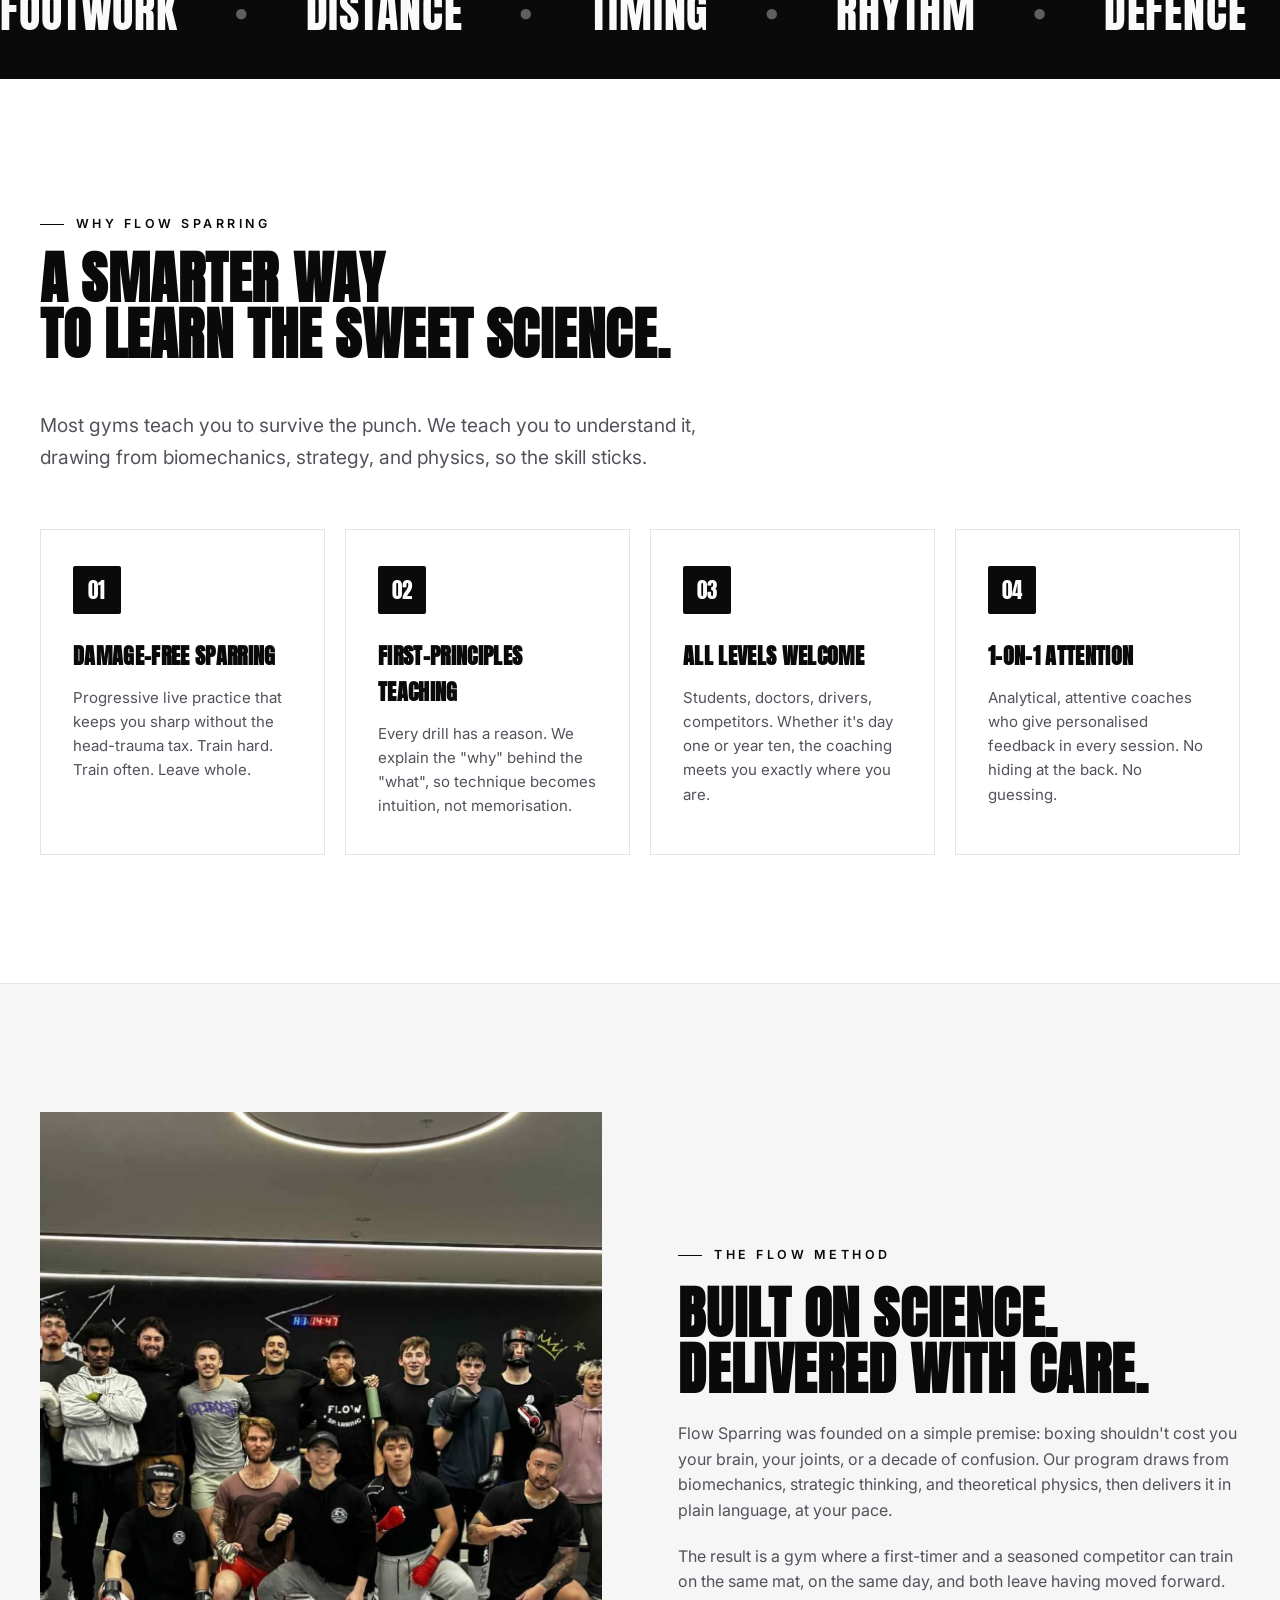
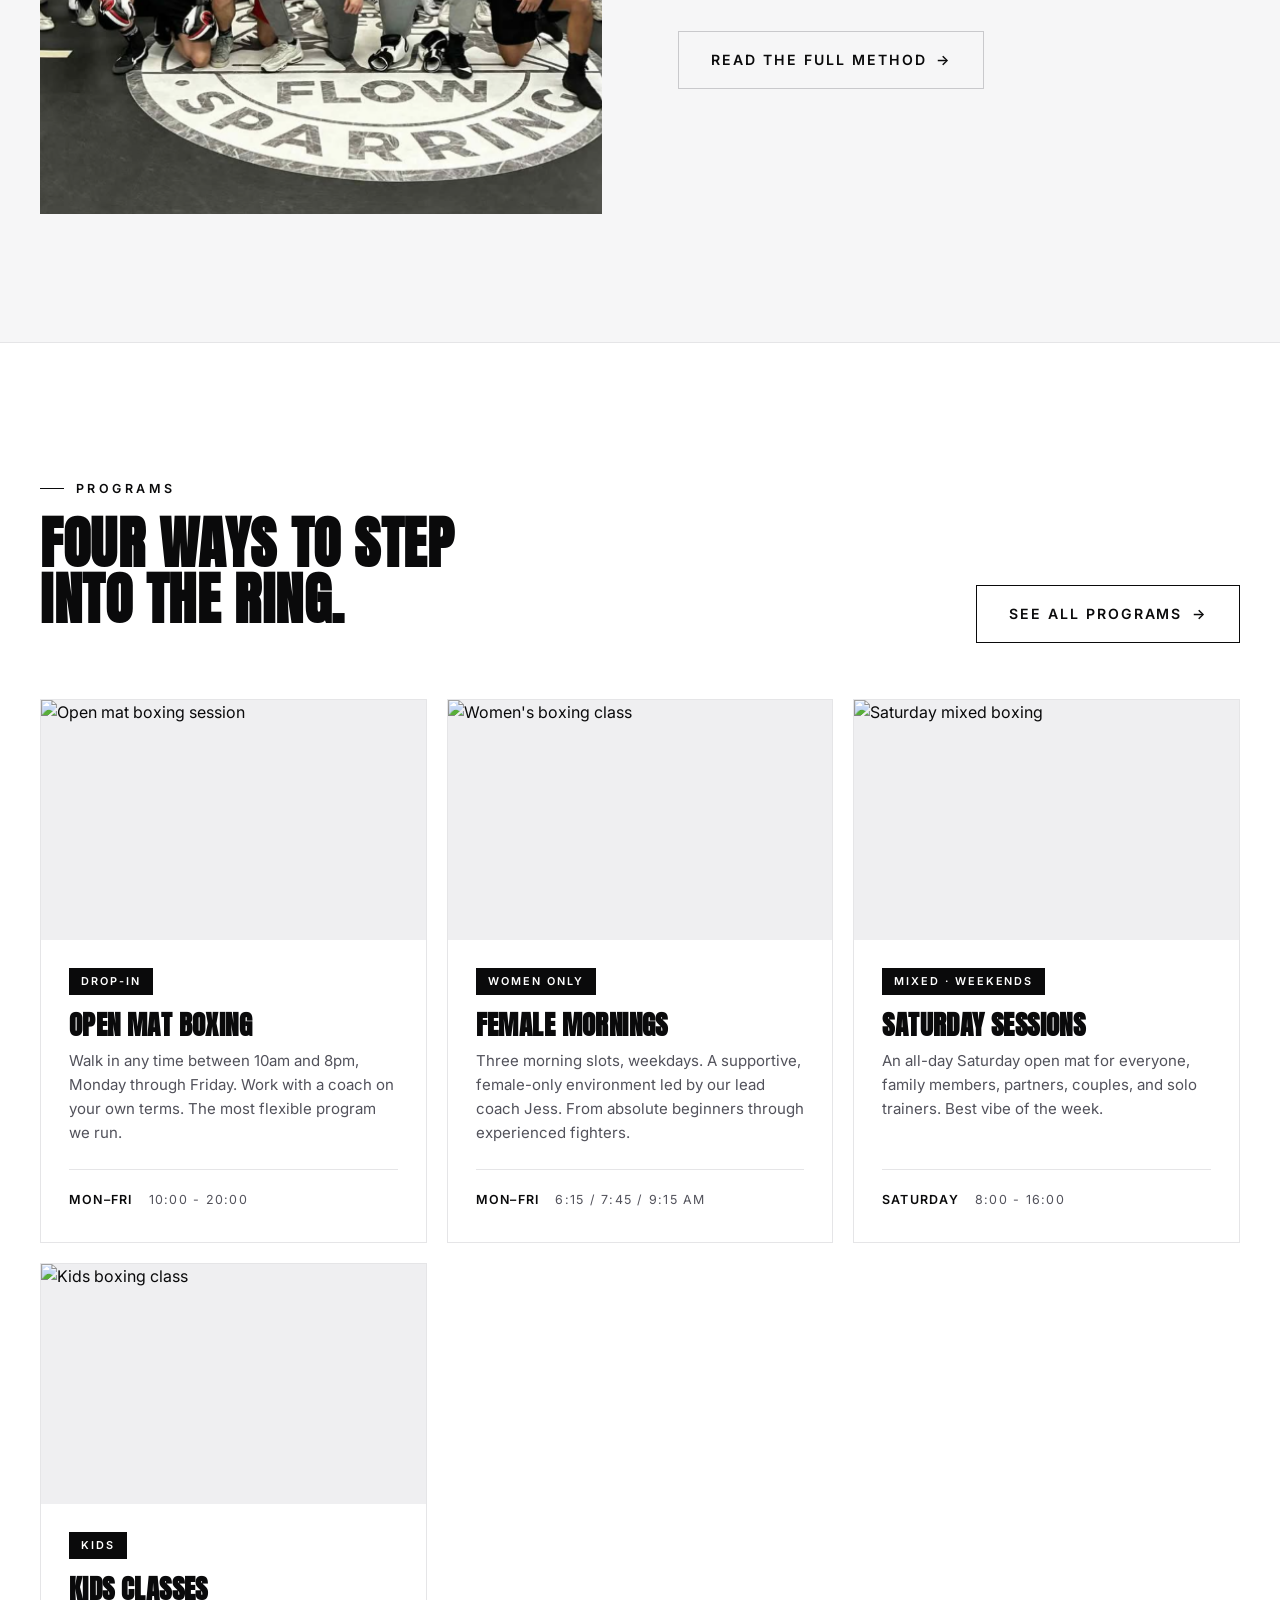
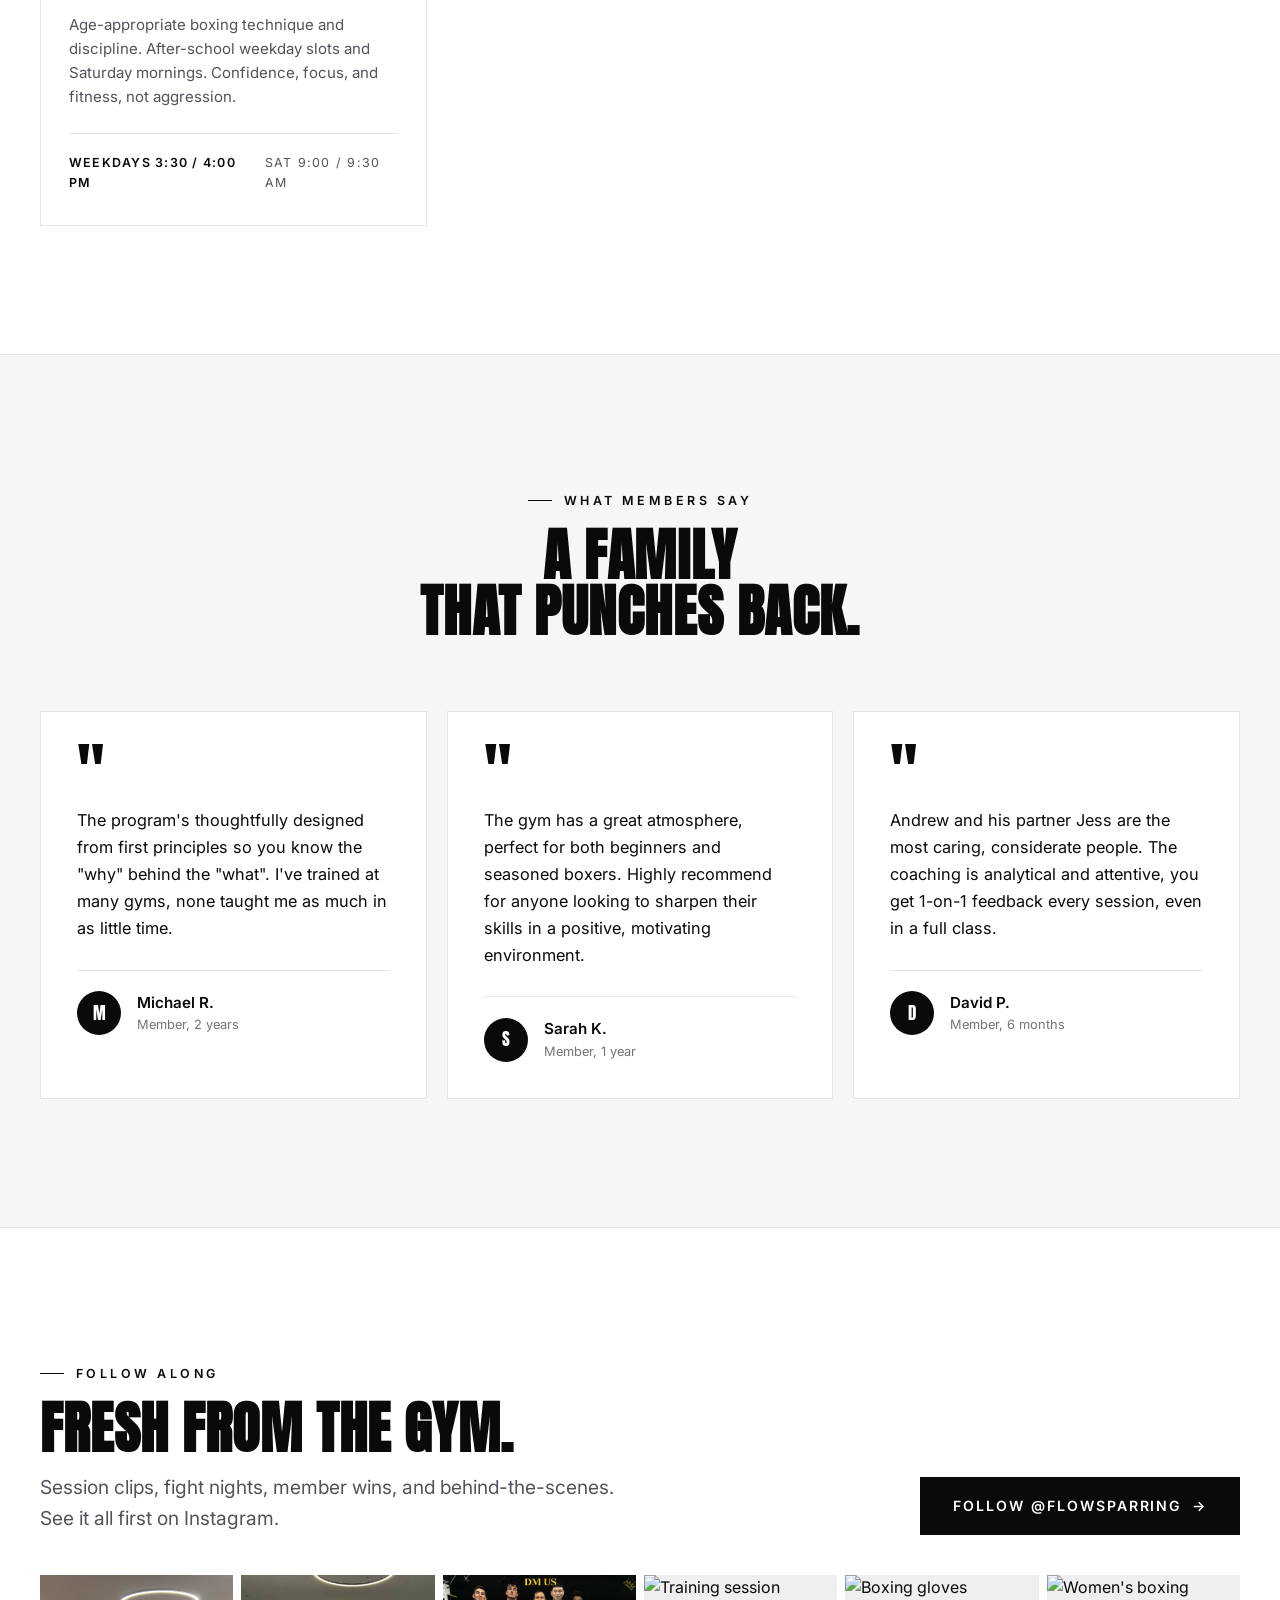
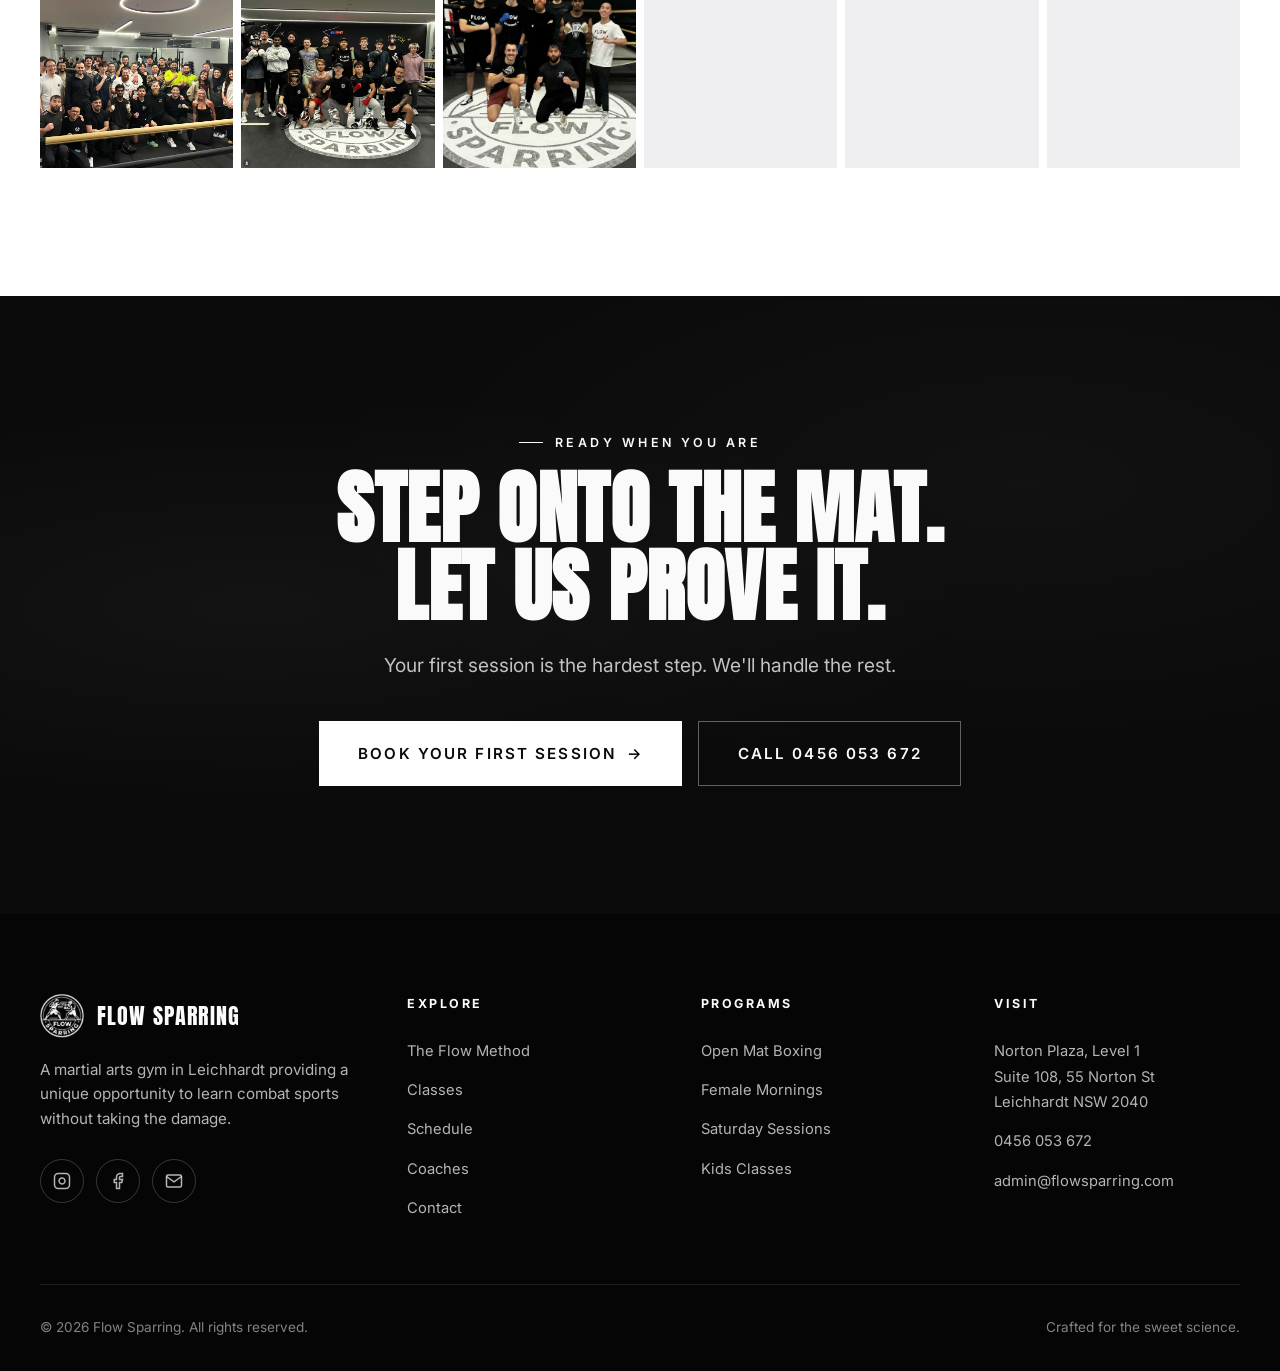
==== commit e9ae32eb: "Real photos and logo, compact mobile hero, Instagram grid, map controls Real brand assets: - Replace" ====
--- a/index.html
+++ b/index.html
@@ -8,7 +8,7 @@
   <link rel="preconnect" href="https://fonts.googleapis.com">
   <link rel="preconnect" href="https://fonts.gstatic.com" crossorigin>
   <link href="https://fonts.googleapis.com/css2?family=Anton&family=Inter:wght@400;500;600;700&display=swap" rel="stylesheet">
-  <link rel="stylesheet" href="css/style.css?v=3" />
+  <link rel="stylesheet" href="css/style.css?v=4" />
 </head>
 <body>
 
@@ -16,7 +16,7 @@
   <header class="nav" id="nav">
     <div class="container nav-inner">
       <a href="index.html" class="nav-brand" aria-label="Flow Sparring home">
-        <img class="nav-brand-mark" src="assets/logo.svg" alt="" />
+        <img class="nav-brand-mark" src="assets/logo.png" alt="" />
         <span>Flow Sparring</span>
       </a>
       <nav class="nav-links" aria-label="Primary">
@@ -60,7 +60,7 @@
           </div>
         </div>
         <div class="hero-visual">
-          <img class="hero-photo" src="https://images.unsplash.com/photo-1517438476312-10d79c077509?w=1400&q=80" alt="Group training at Flow Sparring" />
+          <img class="hero-photo" src="assets/hero-group.webp" alt="The Flow Sparring community after a session" />
           <a href="contact.html" class="hero-visual-cta">
             <span class="hero-visual-cta-eyebrow">Book</span>
             <span class="hero-visual-cta-body">Your First Session <span aria-hidden="true">→</span></span>
@@ -101,10 +101,15 @@
             <a href="https://www.google.com/maps/dir/?api=1&destination=55+Norton+St,+Leichhardt+NSW+2040" target="_blank" rel="noopener" class="btn btn-ghost btn-arrow">Get Directions</a>
             <a href="tel:+61456053672" class="btn btn-outline">Call 0456 053 672</a>
           </div>
+          <div class="location-socials">
+            <a href="https://instagram.com/flowsparring" target="_blank" rel="noopener" aria-label="Instagram"><svg width="18" height="18" viewBox="0 0 24 24" fill="none" stroke="currentColor" stroke-width="2"><rect x="2" y="2" width="20" height="20" rx="5"/><path d="M16 11.37A4 4 0 1 1 12.63 8 4 4 0 0 1 16 11.37z"/><line x1="17.5" y1="6.5" x2="17.51" y2="6.5"/></svg></a>
+            <a href="https://www.facebook.com/flowsparring" target="_blank" rel="noopener" aria-label="Facebook"><svg width="18" height="18" viewBox="0 0 24 24" fill="none" stroke="currentColor" stroke-width="2"><path d="M18 2h-3a5 5 0 0 0-5 5v3H7v4h3v8h4v-8h3l1-4h-4V7a1 1 0 0 1 1-1h3z"/></svg></a>
+            <a href="mailto:admin@flowsparring.com" aria-label="Email"><svg width="18" height="18" viewBox="0 0 24 24" fill="none" stroke="currentColor" stroke-width="2"><path d="M4 4h16c1.1 0 2 .9 2 2v12c0 1.1-.9 2-2 2H4c-1.1 0-2-.9-2-2V6c0-1.1.9-2 2-2z"/><polyline points="22,6 12,13 2,6"/></svg></a>
+          </div>
         </div>
         <div class="location-map">
           <iframe
-            src="https://www.google.com/maps?q=55+Norton+St,+Leichhardt+NSW+2040&output=embed"
+            src="https://www.google.com/maps?q=55+Norton+St,+Leichhardt+NSW+2040&z=13&output=embed"
             loading="lazy"
             referrerpolicy="no-referrer-when-downgrade"
             title="Flow Sparring location map"
@@ -176,7 +181,7 @@
     <div class="container">
       <div class="split reveal">
         <div class="split-image">
-          <img src="https://images.unsplash.com/photo-1593079831268-3381b0db4a77?w=1200&q=80" alt="Boxer training technique" />
+          <img src="assets/boxing-3.png" alt="The Flow Sparring crew at the end of a session" />
         </div>
         <div class="split-text">
           <span class="eyebrow">The Flow Method</span>
@@ -317,6 +322,69 @@
     </div>
   </section>
 
+  <!-- INSTAGRAM FEED -->
+  <section class="section social-feed">
+    <div class="container">
+      <div class="social-feed-head reveal">
+        <div>
+          <span class="eyebrow">Follow Along</span>
+          <h2 class="display-lg">Fresh from the gym.</h2>
+          <p class="lead">Session clips, fight nights, member wins, and behind-the-scenes. See it all first on Instagram.</p>
+        </div>
+        <a href="https://instagram.com/flowsparring" target="_blank" rel="noopener" class="btn btn-primary btn-arrow social-feed-cta">Follow @flowsparring</a>
+      </div>
+      <!--
+        LIVE INSTAGRAM FEED:
+        Instagram doesn't allow direct iframe embedding without a Meta app + access token.
+        To make this grid auto-update from @flowsparring (free, ~2 min setup):
+          1. Go to https://lightwidget.com/free and sign up
+          2. "Create widget" -> pick Instagram Hashtag or Username -> enter "flowsparring"
+          3. Copy the generated iframe embed code
+          4. Replace the .social-feed-grid block below with the <iframe src="..."></iframe>
+        Alternative free services: behold.so, elfsight.com, snapwidget.com
+        Until then, this static grid links to the profile and works offline.
+      -->
+      <div class="social-feed-grid reveal-stagger" aria-label="Featured posts">
+        <a href="https://instagram.com/flowsparring" target="_blank" rel="noopener" class="social-feed-item">
+          <img src="assets/hero-group.webp" alt="Flow Sparring community" loading="lazy" />
+          <span class="social-feed-item-icon" aria-hidden="true">
+            <svg width="22" height="22" viewBox="0 0 24 24" fill="none" stroke="currentColor" stroke-width="2"><rect x="2" y="2" width="20" height="20" rx="5"/><path d="M16 11.37A4 4 0 1 1 12.63 8 4 4 0 0 1 16 11.37z"/><line x1="17.5" y1="6.5" x2="17.51" y2="6.5"/></svg>
+          </span>
+        </a>
+        <a href="https://instagram.com/flowsparring" target="_blank" rel="noopener" class="social-feed-item">
+          <img src="assets/boxing-3.png" alt="Flow Sparring group" loading="lazy" />
+          <span class="social-feed-item-icon" aria-hidden="true">
+            <svg width="22" height="22" viewBox="0 0 24 24" fill="none" stroke="currentColor" stroke-width="2"><rect x="2" y="2" width="20" height="20" rx="5"/><path d="M16 11.37A4 4 0 1 1 12.63 8 4 4 0 0 1 16 11.37z"/><line x1="17.5" y1="6.5" x2="17.51" y2="6.5"/></svg>
+          </span>
+        </a>
+        <a href="https://instagram.com/flowsparring" target="_blank" rel="noopener" class="social-feed-item">
+          <img src="assets/boxing-2.png" alt="Fight team tryouts" loading="lazy" />
+          <span class="social-feed-item-icon" aria-hidden="true">
+            <svg width="22" height="22" viewBox="0 0 24 24" fill="none" stroke="currentColor" stroke-width="2"><rect x="2" y="2" width="20" height="20" rx="5"/><path d="M16 11.37A4 4 0 1 1 12.63 8 4 4 0 0 1 16 11.37z"/><line x1="17.5" y1="6.5" x2="17.51" y2="6.5"/></svg>
+          </span>
+        </a>
+        <a href="https://instagram.com/flowsparring" target="_blank" rel="noopener" class="social-feed-item">
+          <img src="https://images.unsplash.com/photo-1517438476312-10d79c077509?w=600&q=80" alt="Training session" loading="lazy" />
+          <span class="social-feed-item-icon" aria-hidden="true">
+            <svg width="22" height="22" viewBox="0 0 24 24" fill="none" stroke="currentColor" stroke-width="2"><rect x="2" y="2" width="20" height="20" rx="5"/><path d="M16 11.37A4 4 0 1 1 12.63 8 4 4 0 0 1 16 11.37z"/><line x1="17.5" y1="6.5" x2="17.51" y2="6.5"/></svg>
+          </span>
+        </a>
+        <a href="https://instagram.com/flowsparring" target="_blank" rel="noopener" class="social-feed-item">
+          <img src="https://images.unsplash.com/photo-1549719386-74dfcbf7dbed?w=600&q=80" alt="Boxing gloves" loading="lazy" />
+          <span class="social-feed-item-icon" aria-hidden="true">
+            <svg width="22" height="22" viewBox="0 0 24 24" fill="none" stroke="currentColor" stroke-width="2"><rect x="2" y="2" width="20" height="20" rx="5"/><path d="M16 11.37A4 4 0 1 1 12.63 8 4 4 0 0 1 16 11.37z"/><line x1="17.5" y1="6.5" x2="17.51" y2="6.5"/></svg>
+          </span>
+        </a>
+        <a href="https://instagram.com/flowsparring" target="_blank" rel="noopener" class="social-feed-item">
+          <img src="https://images.unsplash.com/photo-1591258370814-01609b341790?w=600&q=80" alt="Women's boxing" loading="lazy" />
+          <span class="social-feed-item-icon" aria-hidden="true">
+            <svg width="22" height="22" viewBox="0 0 24 24" fill="none" stroke="currentColor" stroke-width="2"><rect x="2" y="2" width="20" height="20" rx="5"/><path d="M16 11.37A4 4 0 1 1 12.63 8 4 4 0 0 1 16 11.37z"/><line x1="17.5" y1="6.5" x2="17.51" y2="6.5"/></svg>
+          </span>
+        </a>
+      </div>
+    </div>
+  </section>
+
   <!-- CTA BAND -->
   <section class="cta-band">
     <div class="container">
@@ -336,15 +404,15 @@
       <div class="footer-grid">
         <div>
           <div class="footer-brand">
-            <img class="nav-brand-mark" src="assets/logo.svg" alt="" />
+            <img class="nav-brand-mark" src="assets/logo.png" alt="" />
             <span>Flow Sparring</span>
           </div>
           <p class="footer-tagline">A martial arts gym in Leichhardt providing a unique opportunity to learn combat sports without taking the damage.</p>
           <div class="footer-social">
-            <a href="https://instagram.com" aria-label="Instagram" target="_blank" rel="noopener">
+            <a href="https://instagram.com/flowsparring" aria-label="Instagram" target="_blank" rel="noopener">
               <svg width="18" height="18" viewBox="0 0 24 24" fill="none" stroke="currentColor" stroke-width="2"><rect x="2" y="2" width="20" height="20" rx="5"/><path d="M16 11.37A4 4 0 1 1 12.63 8 4 4 0 0 1 16 11.37z"/><line x1="17.5" y1="6.5" x2="17.51" y2="6.5"/></svg>
             </a>
-            <a href="https://facebook.com" aria-label="Facebook" target="_blank" rel="noopener">
+            <a href="https://www.facebook.com/flowsparring" aria-label="Facebook" target="_blank" rel="noopener">
               <svg width="18" height="18" viewBox="0 0 24 24" fill="none" stroke="currentColor" stroke-width="2"><path d="M18 2h-3a5 5 0 0 0-5 5v3H7v4h3v8h4v-8h3l1-4h-4V7a1 1 0 0 1 1-1h3z"/></svg>
             </a>
             <a href="mailto:admin@flowsparring.com" aria-label="Email">
--- a/css/style.css
+++ b/css/style.css
@@ -67,8 +67,8 @@
 .display-mega {
   font-family: var(--font-display);
   font-weight: 400;
-  font-size: clamp(2.75rem, 8vw, 6rem);
-  line-height: 0.95;
+  font-size: clamp(2.5rem, 6.5vw, 5rem);
+  line-height: 0.98;
   letter-spacing: -0.005em;
   text-transform: uppercase;
 }
@@ -295,7 +295,7 @@
 /* ---- Hero (split layout) ---- */
 .hero {
   position: relative;
-  padding: 8rem 0 3rem;
+  padding: 6rem 0 2rem;
   overflow: hidden;
   background: var(--bg);
 }
@@ -319,7 +319,7 @@
   letter-spacing: 0.16em;
   text-transform: uppercase;
   color: var(--fg-muted);
-  margin-bottom: 2rem;
+  margin-bottom: 1.5rem;
   background: var(--bg);
 }
 .hero-kicker-dot {
@@ -335,7 +335,7 @@
 
 .hero h1 {
   max-width: 14ch;
-  margin-bottom: 1.75rem;
+  margin-bottom: 1.5rem;
   color: var(--fg);
 }
 .hero h1 .stroke {
@@ -353,7 +353,7 @@
   letter-spacing: 0.015em;
 }
 
-.hero-lead { margin-bottom: 2.5rem; max-width: 48ch; }
+.hero-lead { margin-bottom: 2rem; max-width: 48ch; }
 .hero-cta { display: flex; gap: 0.85rem; flex-wrap: wrap; }
 
 .hero-visual {
@@ -457,24 +457,97 @@
   border: 0;
 }
 
+/* ---- Instagram feed ---- */
+.social-feed { background: var(--bg); }
+.social-feed-head {
+  display: grid;
+  grid-template-columns: 1fr auto;
+  gap: 2rem;
+  align-items: end;
+  margin-bottom: 2.5rem;
+}
+.social-feed-head .eyebrow { margin-bottom: 1rem; }
+.social-feed-head h2 { margin-bottom: 1rem; }
+.social-feed-head p { color: var(--fg-muted); max-width: 50ch; }
+.social-feed-cta { align-self: end; }
+
+.social-feed-grid {
+  display: grid;
+  grid-template-columns: repeat(6, 1fr);
+  gap: 0.5rem;
+}
+.social-feed-item {
+  position: relative;
+  aspect-ratio: 1;
+  overflow: hidden;
+  background: var(--bg-elevated);
+  display: block;
+}
+.social-feed-item img {
+  width: 100%; height: 100%;
+  object-fit: cover;
+  transition: transform 0.6s var(--ease), filter 0.3s var(--ease);
+}
+.social-feed-item:hover img {
+  transform: scale(1.08);
+  filter: brightness(0.7);
+}
+.social-feed-item-icon {
+  position: absolute;
+  inset: 0;
+  display: flex;
+  align-items: center;
+  justify-content: center;
+  color: white;
+  opacity: 0;
+  transition: opacity 0.3s var(--ease);
+  pointer-events: none;
+}
+.social-feed-item:hover .social-feed-item-icon { opacity: 1; }
+
+/* Location band socials */
+.location-socials {
+  display: flex;
+  gap: 0.6rem;
+  margin-top: 1.25rem;
+  padding-top: 1.25rem;
+  border-top: 1px solid var(--border);
+}
+.location-socials a {
+  width: 44px; height: 44px;
+  border: 1px solid var(--border-strong);
+  border-radius: 50%;
+  display: flex;
+  align-items: center;
+  justify-content: center;
+  color: var(--fg);
+  transition: all 0.25s var(--ease);
+}
+.location-socials a:hover {
+  background: var(--fg);
+  color: var(--bg);
+  border-color: var(--fg);
+  transform: translateY(-2px);
+}
+
 .hero-stats {
   display: grid;
-  grid-template-columns: repeat(auto-fit, minmax(140px, 1fr));
-  gap: 1.5rem;
-  margin-top: 2.5rem;
-  padding-top: 2rem;
+  grid-template-columns: repeat(auto-fit, minmax(120px, 1fr));
+  gap: 1.25rem;
+  margin-top: 2rem;
+  padding-top: 1.5rem;
   border-top: 1px solid var(--border);
 }
 .hero-stat-num {
   font-family: var(--font-display);
-  font-size: clamp(1.75rem, 3vw, 2.25rem);
+  font-size: clamp(1.5rem, 2.5vw, 2rem);
   color: var(--fg);
   line-height: 1;
-  margin-bottom: 0.35rem;
+  margin-bottom: 0.3rem;
 }
 .hero-stat-num .plus { color: var(--fg-subtle); }
 .hero-stat-label {
-  font-size: 0.72rem;
+  font-size: 0.68rem;
   letter-spacing: 0.2em;
   text-transform: uppercase;
   color: var(--fg-subtle);
@@ -1153,12 +1226,16 @@
 }
 
 @media (max-width: 960px) {
-  .hero-split { grid-template-columns: 1fr; }
+  .hero > .container { display: flex; flex-direction: column; gap: 0; }
+  .hero-split { display: contents; }
+  .hero-content { order: 1; }
+  .hero-stats { order: 2; }
   .hero-visual {
+    order: 3;
     max-width: 100%;
     width: 100%;
     aspect-ratio: 16/11;
-    margin: 0 auto;
+    margin: 1.5rem auto 0;
   }
   .split { grid-template-columns: 1fr; }
   .split-image { max-width: 500px; margin: 0 auto; }
@@ -1209,17 +1286,37 @@
   .form-row.two-col { grid-template-columns: 1fr; }
   .section-head { flex-direction: column; align-items: flex-start; }
 
-  .hero { padding: 7rem 0 2.5rem; }
-  .hero-stats {
-    margin-top: 2.5rem;
-    padding-top: 2rem;
-    grid-template-columns: repeat(2, 1fr);
-    gap: 1.25rem 1rem;
-  }
-  .hero-stat-num { font-size: 2rem; }
-  .hero-lead { margin-bottom: 2rem; }
+  .hero {
+    padding: 5.5rem 0 1.5rem;
+  }
+  .hero-split { gap: 1.5rem; }
+  .hero-kicker {
+    margin-bottom: 1.25rem;
+    padding: 0.4rem 0.85rem;
+    font-size: 0.7rem;
+  }
+  .hero h1 { margin-bottom: 1.25rem; }
+  .hero h1 .stroke { -webkit-text-stroke-width: 1.25px; }
+  .hero-lead {
+    margin-bottom: 1.5rem;
+    font-size: 1rem;
+    line-height: 1.55;
+  }
   .hero-cta { gap: 0.6rem; }
   .hero-cta .btn { width: 100%; justify-content: center; }
+  .hero-stats {
+    margin-top: 1.75rem;
+    padding-top: 1.5rem;
+    grid-template-columns: repeat(2, 1fr);
+    gap: 1rem 1rem;
+  }
+  .hero-stat-num { font-size: 1.7rem; margin-bottom: 0.2rem; }
+  .hero-stat-label { font-size: 0.64rem; letter-spacing: 0.18em; }
+
+  /* Social feed mobile */
+  .social-feed-head { grid-template-columns: 1fr; gap: 1.25rem; }
+  .social-feed-cta { justify-self: start; }
+  .social-feed-grid { grid-template-columns: repeat(3, 1fr); gap: 0.35rem; }
 
   .page-header { padding: 7rem 0 3rem; }
   .page-header h1 { max-width: none; }
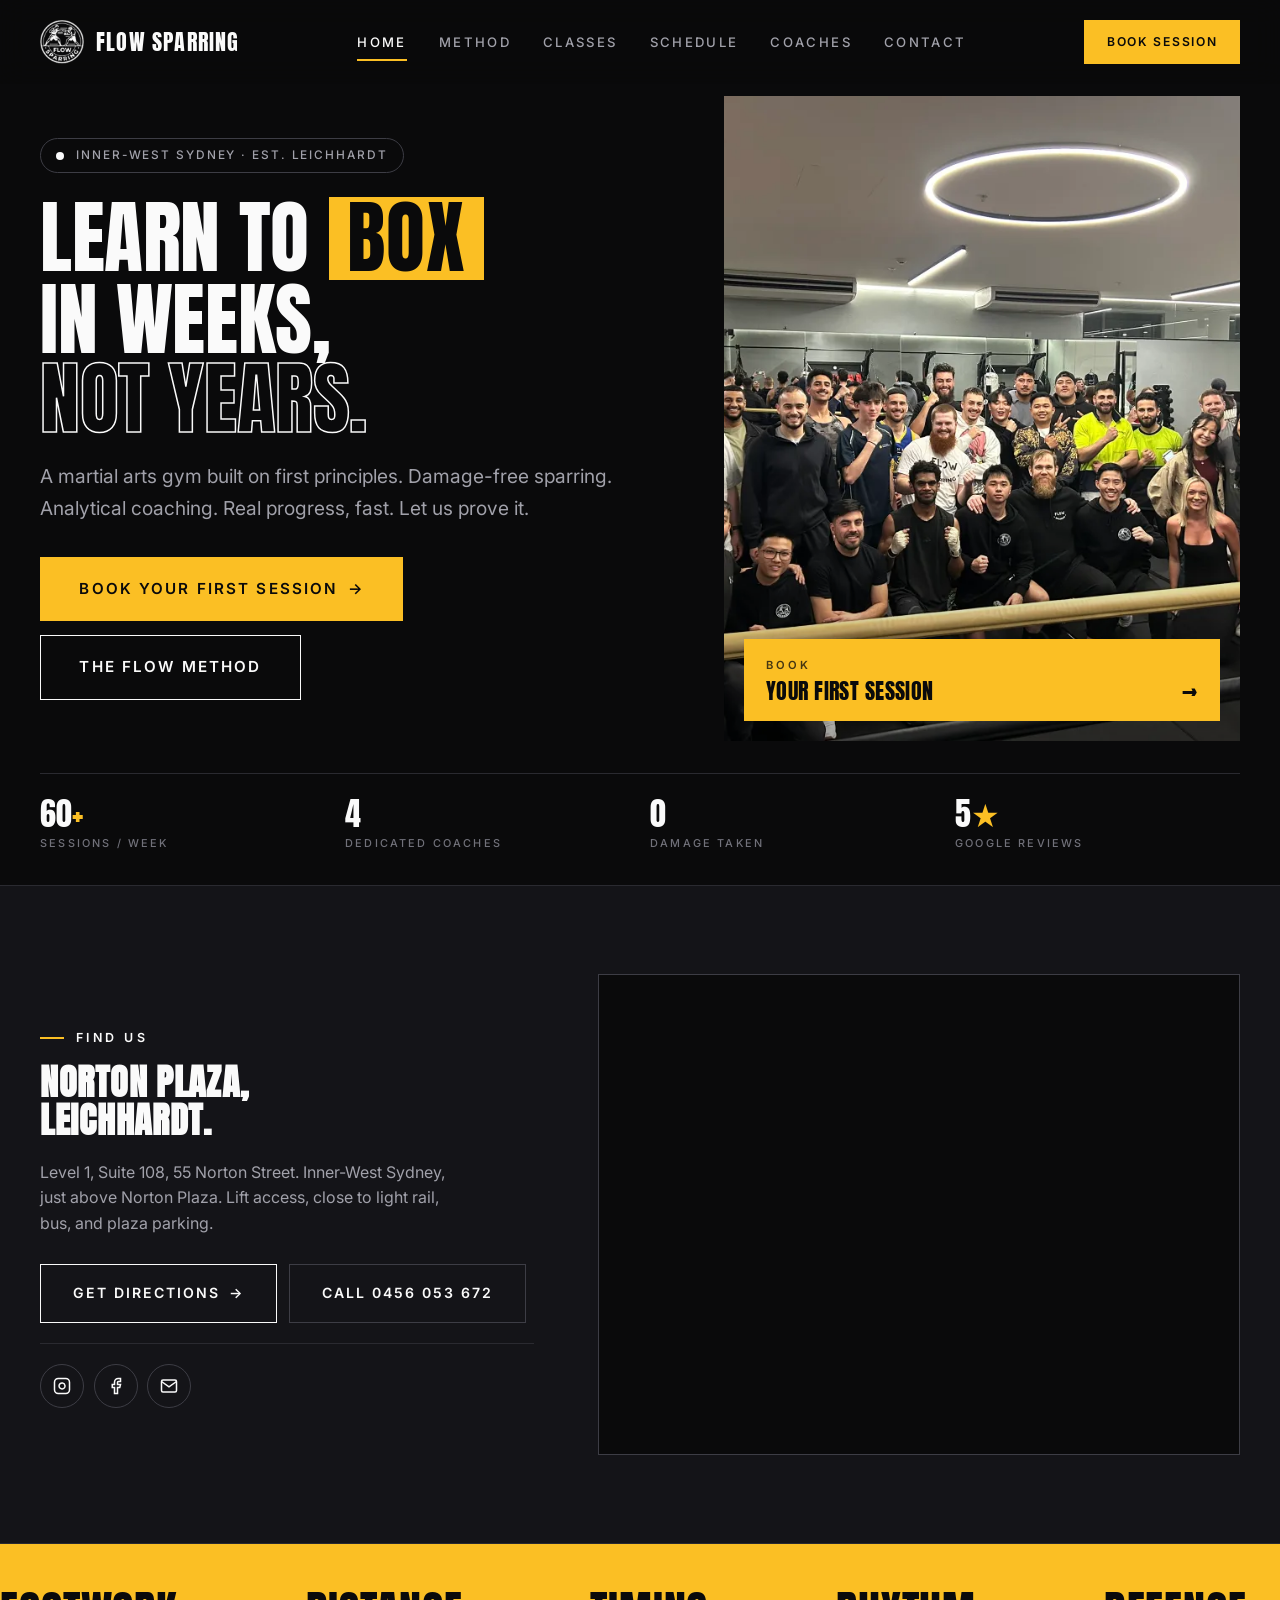
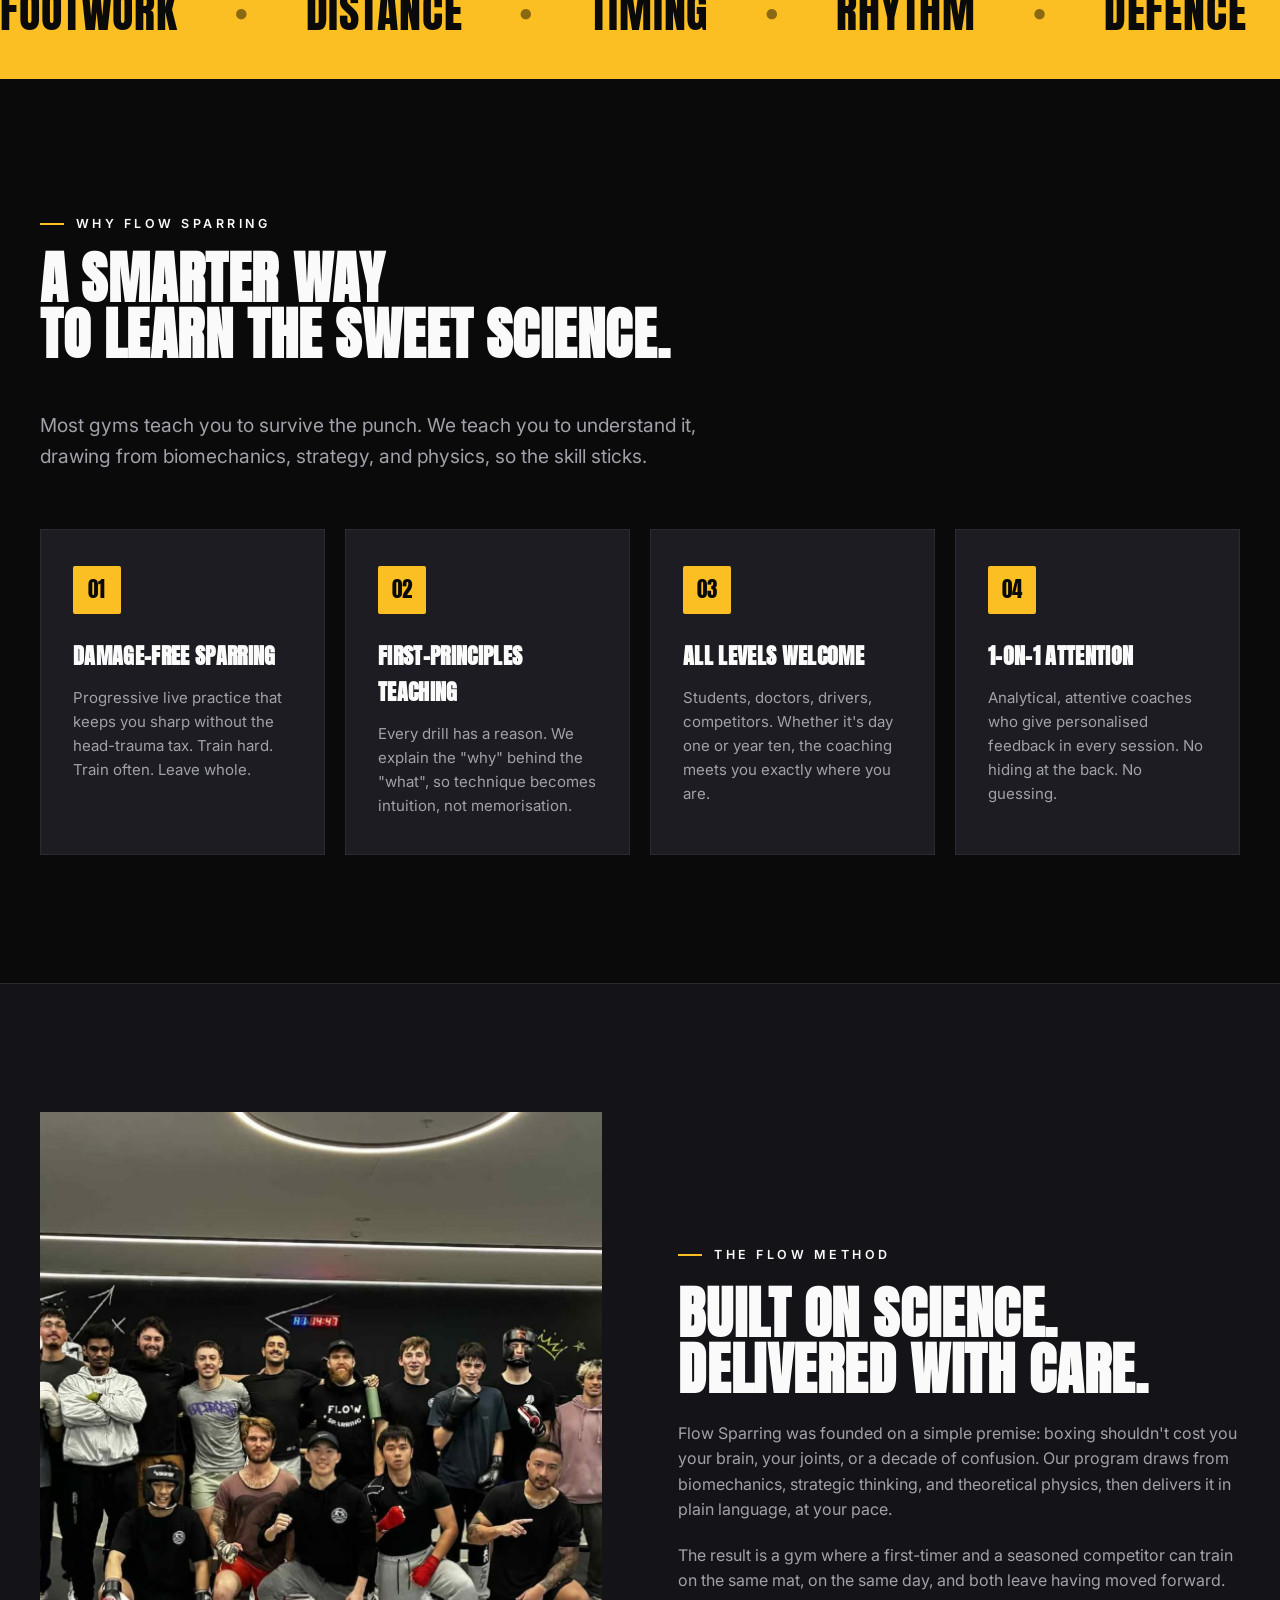
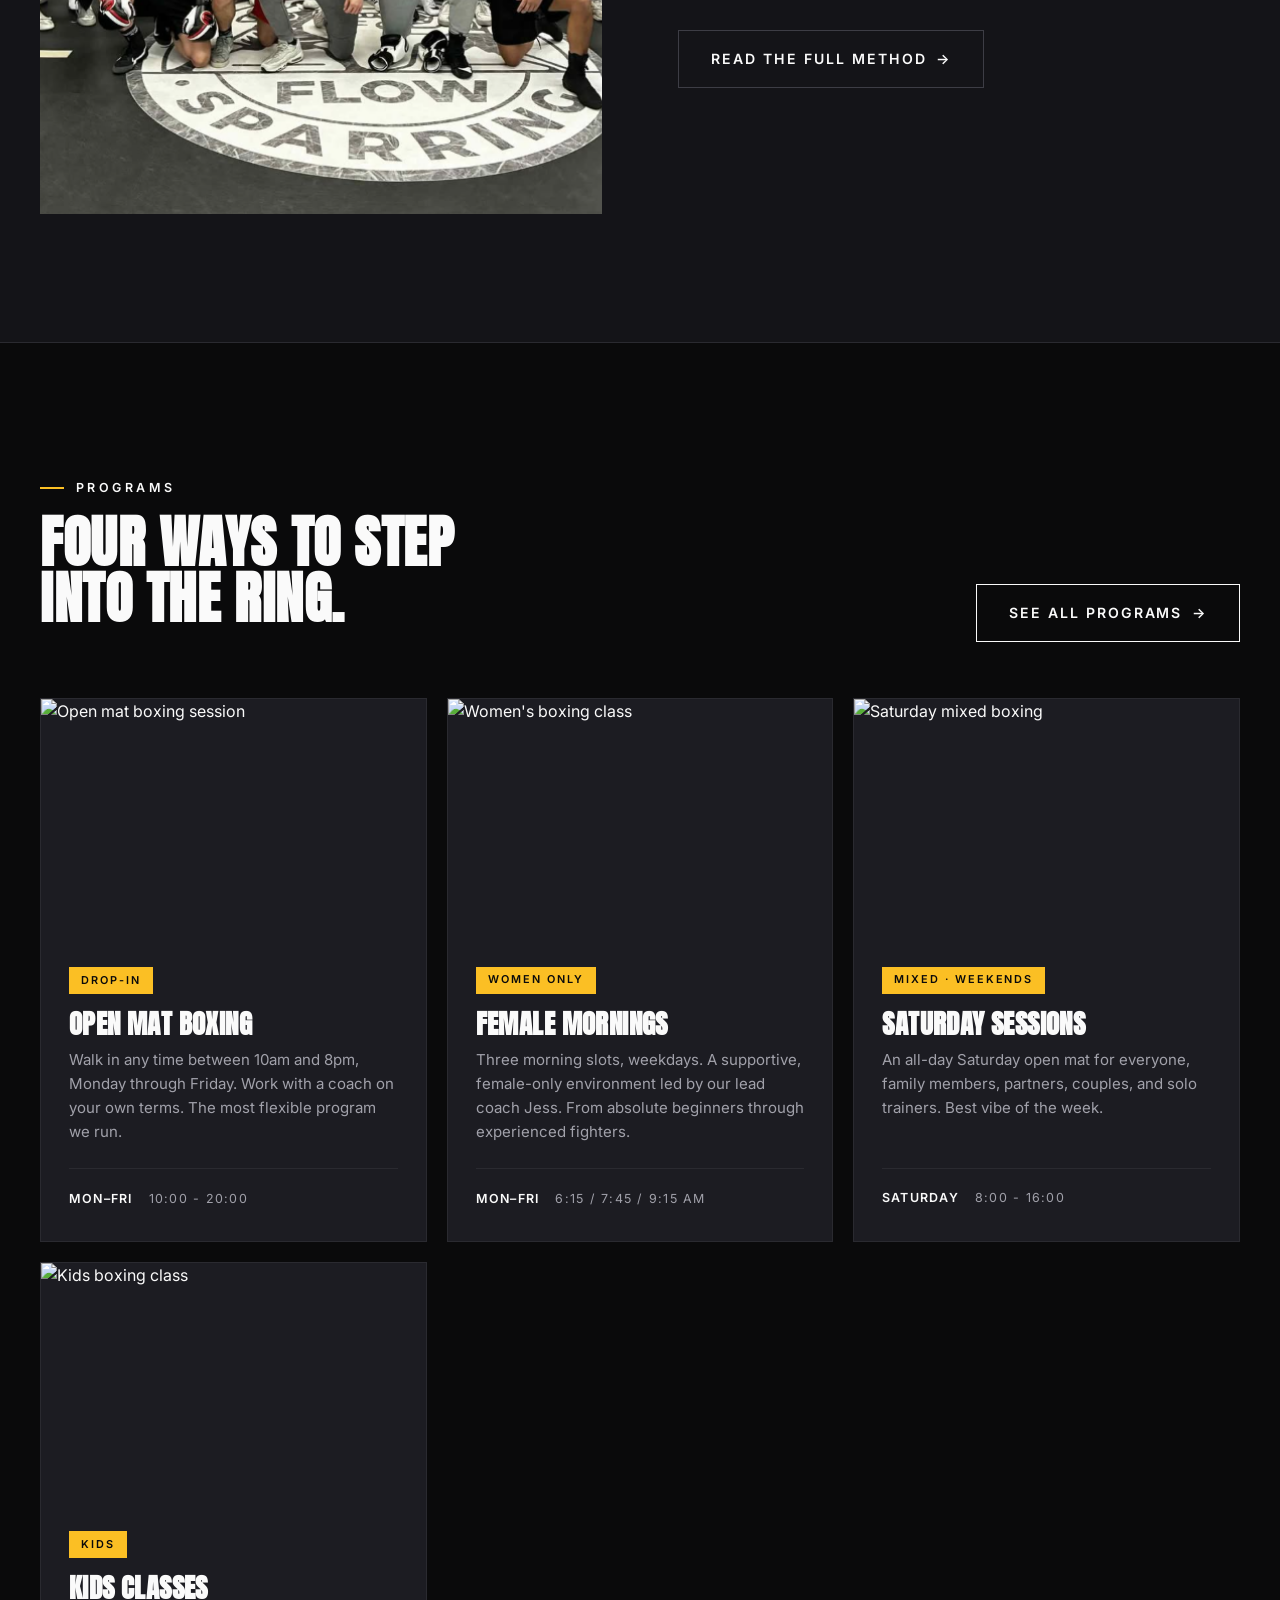
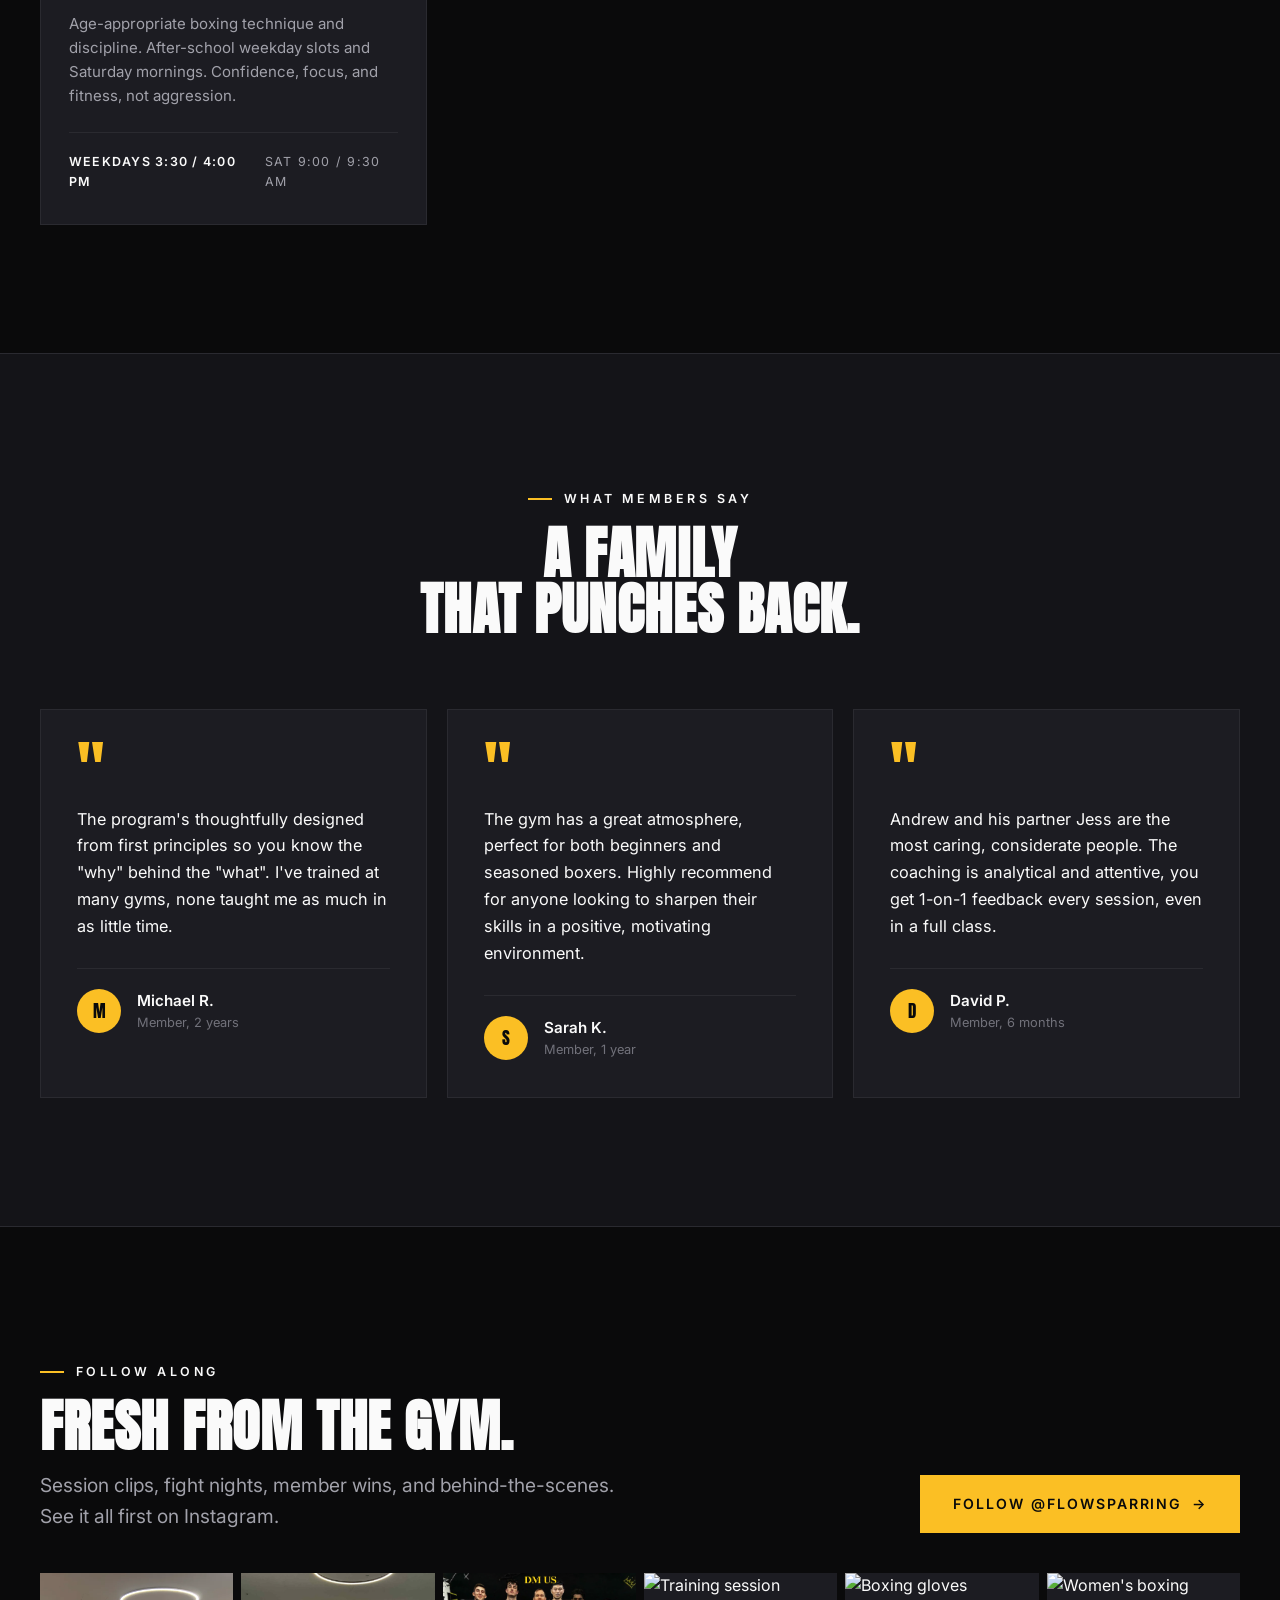
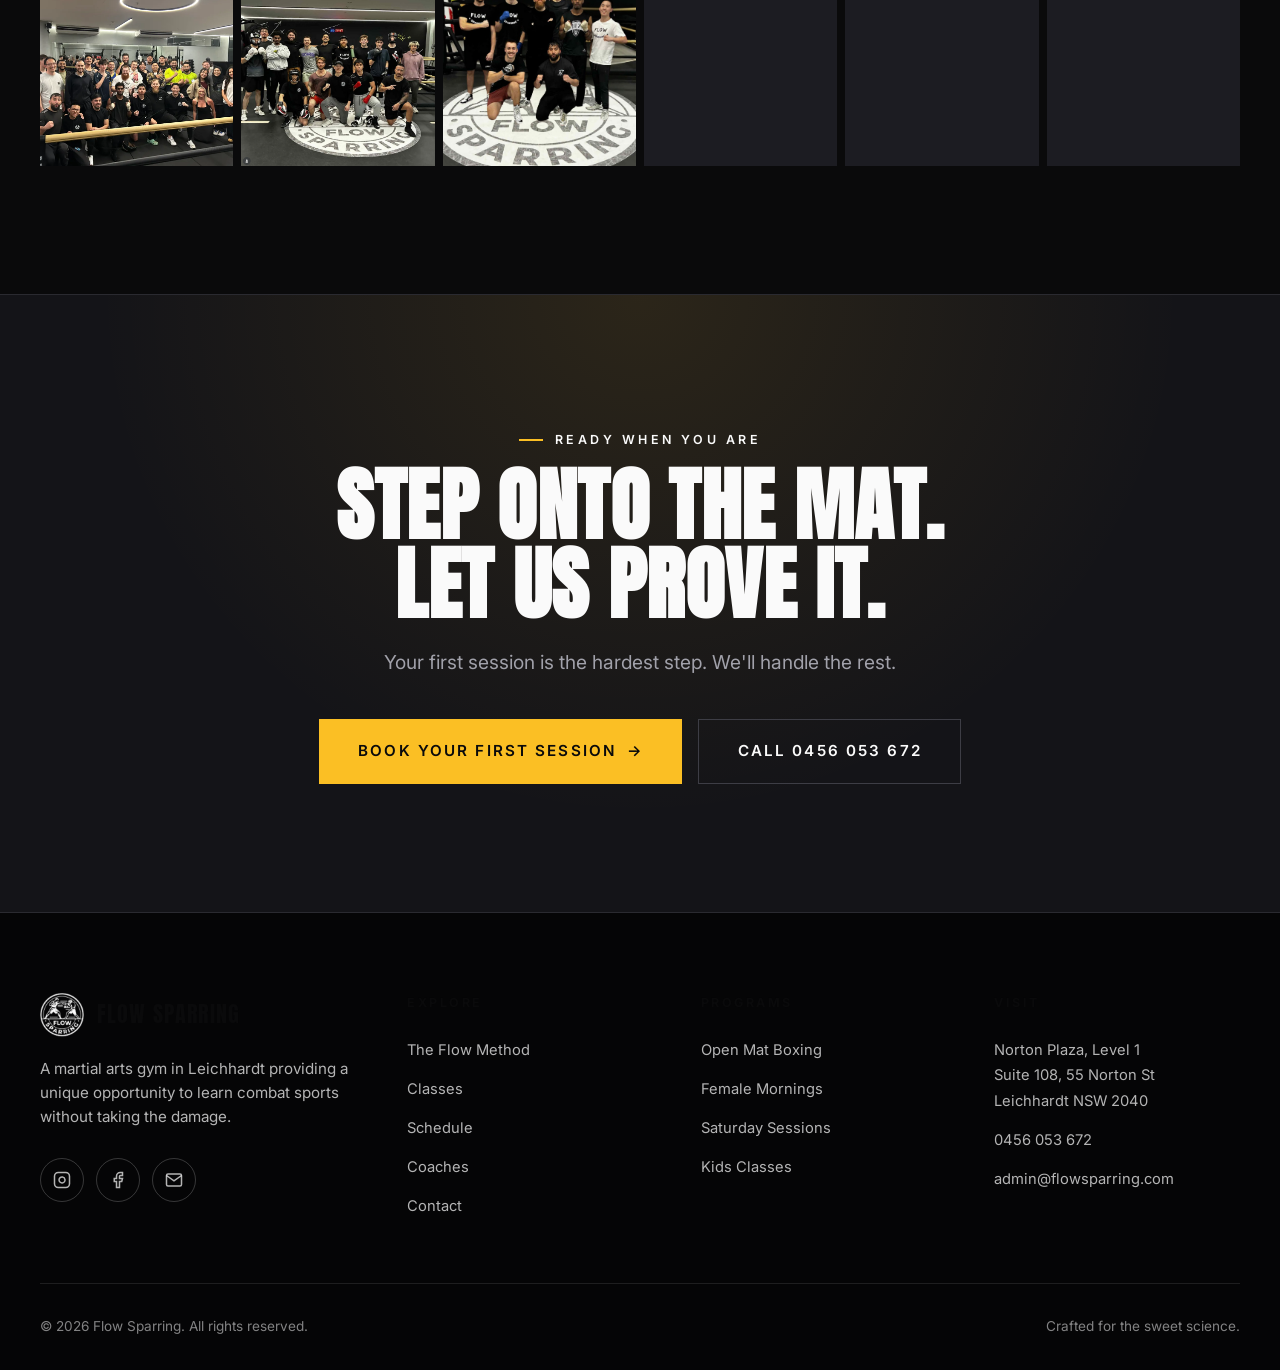
==== commit 630dbd36: "Flip theme to black + white + yellow accent Site-wide colour scheme inversion: - Background: #0a0a0b" ====
--- a/index.html
+++ b/index.html
@@ -8,7 +8,7 @@
   <link rel="preconnect" href="https://fonts.googleapis.com">
   <link rel="preconnect" href="https://fonts.gstatic.com" crossorigin>
   <link href="https://fonts.googleapis.com/css2?family=Anton&family=Inter:wght@400;500;600;700&display=swap" rel="stylesheet">
-  <link rel="stylesheet" href="css/style.css?v=4" />
+  <link rel="stylesheet" href="css/style.css?v=5" />
 </head>
 <body>
 
--- a/css/style.css
+++ b/css/style.css
@@ -28,22 +28,22 @@
 ul { list-style: none; }
 
 :root {
-  /* Light theme */
-  --bg: #ffffff;
-  --bg-surface: #f6f6f7;
-  --bg-elevated: #efeff1;
-  --bg-dark: #0a0a0b;
+  /* Dark theme with yellow accent */
+  --bg: #0a0a0b;
+  --bg-surface: #141418;
+  --bg-elevated: #1c1c22;
+  --bg-dark: #050506;
   --bg-dark-surface: #141418;
-  --border: #e5e5e7;
-  --border-strong: #c9c9cc;
-  --fg: #0a0a0b;
-  --fg-inverse: #fafafa;
-  --fg-muted: #52525b;
-  --fg-subtle: #737378;
-  --accent: #0a0a0b;
-  --accent-hover: #27272a;
-  --accent-dim: rgba(10, 10, 11, 0.06);
-  --accent-glow: rgba(10, 10, 11, 0.15);
+  --border: #2a2a30;
+  --border-strong: #3d3d45;
+  --fg: #fafafa;
+  --fg-inverse: #0a0a0b;
+  --fg-muted: #a1a1aa;
+  --fg-subtle: #71717a;
+  --accent: #fbbf24;
+  --accent-hover: #f59e0b;
+  --accent-dim: rgba(251, 191, 36, 0.1);
+  --accent-glow: rgba(251, 191, 36, 0.25);
 
   /* Typography */
   --font-display: 'Anton', 'Impact', 'Arial Narrow', sans-serif;
@@ -111,8 +111,8 @@
 .eyebrow::before {
   content: '';
   width: 24px;
-  height: 1px;
-  background: var(--fg);
+  height: 2px;
+  background: var(--accent);
 }
 
 .lead {
@@ -154,8 +154,8 @@
 }
 
 .btn-primary {
-  background: var(--fg);
-  color: var(--bg);
+  background: var(--accent);
+  color: var(--fg-inverse);
 }
 .btn-primary:hover {
   background: var(--accent-hover);
@@ -213,14 +213,14 @@
   content: '';
   position: absolute;
   inset: 0;
-  background: rgba(255, 255, 255, 0.72);
+  background: rgba(10, 10, 11, 0.72);
   backdrop-filter: blur(14px);
   -webkit-backdrop-filter: blur(14px);
   z-index: -1;
   transition: background 0.3s var(--ease);
 }
 .nav.scrolled { padding: 0.75rem 0; border-bottom-color: var(--border); }
-.nav.scrolled::before { background: rgba(255, 255, 255, 0.94); }
+.nav.scrolled::before { background: rgba(10, 10, 11, 0.94); }
 .nav-inner {
   display: flex;
   align-items: center;
@@ -246,6 +246,7 @@
   display: block;
   flex-shrink: 0;
   object-fit: contain;
+  filter: invert(1);
 }
 .nav-brand-mark svg { width: 100%; height: 100%; display: block; }
 
@@ -267,7 +268,7 @@
   bottom: -4px;
   left: 0; right: 0;
   height: 2px;
-  background: var(--fg);
+  background: var(--accent);
 }
 
 .nav-cta { padding: 0.7rem 1.35rem; font-size: 0.76rem; }
@@ -345,8 +346,8 @@
 }
 .hero h1 .accent-word {
   display: inline-block;
-  background: var(--fg);
-  color: var(--bg);
+  background: var(--accent);
+  color: var(--fg-inverse);
   padding: 0.06em 0.22em 0.1em;
   line-height: 0.88;
   margin: 0 0.02em;
@@ -388,8 +389,8 @@
   position: absolute;
   left: 1.25rem; right: 1.25rem; bottom: 1.25rem;
   z-index: 2;
-  background: var(--fg);
-  color: var(--bg);
+  background: var(--accent);
+  color: var(--fg-inverse);
   padding: 1.15rem 1.4rem;
   display: flex;
   flex-direction: column;
@@ -405,7 +406,7 @@
   font-weight: 600;
   letter-spacing: 0.28em;
   text-transform: uppercase;
-  opacity: 0.6;
+  opacity: 0.75;
 }
 .hero-visual-cta-body {
   font-family: var(--font-display);
@@ -524,9 +525,9 @@
   transition: all 0.25s var(--ease);
 }
 .location-socials a:hover {
-  background: var(--fg);
-  color: var(--bg);
-  border-color: var(--fg);
+  background: var(--accent);
+  color: var(--fg-inverse);
+  border-color: var(--accent);
   transform: translateY(-2px);
 }
 
@@ -545,7 +546,7 @@
   line-height: 1;
   margin-bottom: 0.3rem;
 }
-.hero-stat-num .plus { color: var(--fg-subtle); }
+.hero-stat-num .plus { color: var(--accent); }
 .hero-stat-label {
   font-size: 0.68rem;
   letter-spacing: 0.2em;
@@ -585,7 +586,7 @@
   gap: 1.25rem;
 }
 .feature-card {
-  background: var(--bg);
+  background: var(--bg-elevated);
   padding: 2.25rem 2rem;
   border: 1px solid var(--border);
   transition: all 0.3s var(--ease);
@@ -594,7 +595,7 @@
 }
 .feature-card:hover {
   transform: translateY(-4px);
-  border-color: var(--fg);
+  border-color: var(--accent);
   background: var(--bg-surface);
 }
 .feature-card-icon {
@@ -602,8 +603,8 @@
   display: flex;
   align-items: center;
   justify-content: center;
-  background: var(--fg);
-  color: var(--bg);
+  background: var(--accent);
+  color: var(--fg-inverse);
   border-radius: 2px;
   margin-bottom: 1.5rem;
   font-family: var(--font-display);
@@ -644,7 +645,7 @@
 }
 .class-card {
   position: relative;
-  background: var(--bg);
+  background: var(--bg-elevated);
   border: 1px solid var(--border);
   overflow: hidden;
   transition: all 0.4s var(--ease);
@@ -654,7 +655,7 @@
 }
 .class-card:hover {
   transform: translateY(-5px);
-  border-color: var(--fg);
+  border-color: var(--accent);
   box-shadow: var(--shadow-lg);
 }
 .class-card-image {
@@ -676,13 +677,13 @@
   flex: 1;
   display: flex;
   flex-direction: column;
-  background: var(--bg);
+  background: var(--bg-elevated);
 }
 .class-card-tag {
   display: inline-block;
   padding: 0.3rem 0.75rem;
-  background: var(--fg);
-  color: var(--bg);
+  background: var(--accent);
+  color: var(--fg-inverse);
   font-size: 0.68rem;
   font-weight: 600;
   letter-spacing: 0.18em;
@@ -753,7 +754,7 @@
   position: relative;
 }
 .testimonial-card {
-  background: var(--bg);
+  background: var(--bg-elevated);
   padding: 2.25rem;
   border: 1px solid var(--border);
   position: relative;
@@ -761,13 +762,13 @@
 }
 .testimonial-card:hover {
   transform: translateY(-4px);
-  border-color: var(--fg);
+  border-color: var(--accent);
   box-shadow: var(--shadow-lg);
 }
 .testimonial-quote-mark {
   font-family: var(--font-display);
   font-size: 4rem;
-  color: var(--fg);
+  color: var(--accent);
   line-height: 0.8;
   margin-bottom: 0.5rem;
 }
@@ -787,8 +788,8 @@
 .testimonial-author-avatar {
   width: 44px; height: 44px;
   border-radius: 50%;
-  background: var(--fg);
-  color: var(--bg);
+  background: var(--accent);
+  color: var(--fg-inverse);
   display: flex;
   align-items: center;
   justify-content: center;
@@ -798,37 +799,37 @@
 .testimonial-author-name { font-weight: 600; font-size: 0.95rem; color: var(--fg); }
 .testimonial-author-meta { font-size: 0.8rem; color: var(--fg-subtle); }
 
-/* ---- CTA band (inverted) ---- */
+/* ---- CTA band ---- */
 .cta-band {
   position: relative;
   padding: clamp(5rem, 10vw, 8rem) 0;
-  background: var(--bg-dark);
-  color: var(--fg-inverse);
+  background: var(--bg-surface);
+  color: var(--fg);
   text-align: center;
-  border-top: 1px solid var(--bg-dark);
+  border-top: 1px solid var(--border);
+  border-bottom: 1px solid var(--border);
 }
 .cta-band::before {
   content: '';
   position: absolute;
   inset: 0;
   background:
-    radial-gradient(ellipse at 20% 50%, rgba(255, 255, 255, 0.04) 0%, transparent 50%),
-    radial-gradient(ellipse at 80% 30%, rgba(255, 255, 255, 0.03) 0%, transparent 50%);
+    radial-gradient(ellipse at 50% 0%, var(--accent-dim) 0%, transparent 60%);
   pointer-events: none;
 }
 .cta-band .container { position: relative; z-index: 1; }
 .cta-band h2 {
   max-width: 20ch;
   margin: 0 auto 1.5rem;
-  color: var(--fg-inverse);
+  color: var(--fg);
 }
 .cta-band .lead {
   margin: 0 auto 2.5rem;
   text-align: center;
-  color: rgba(255, 255, 255, 0.75);
-}
-.cta-band .eyebrow { color: var(--fg-inverse); }
-.cta-band .eyebrow::before { background: var(--fg-inverse); }
+  color: var(--fg-muted);
+}
+.cta-band .eyebrow { color: var(--fg); }
+.cta-band .eyebrow::before { background: var(--accent); }
 .cta-band-actions {
   display: inline-flex;
   gap: 1rem;
@@ -836,20 +837,20 @@
   justify-content: center;
 }
 .cta-band .btn-primary {
-  background: var(--bg);
-  color: var(--fg);
+  background: var(--accent);
+  color: var(--fg-inverse);
 }
 .cta-band .btn-primary:hover {
-  background: rgba(255, 255, 255, 0.9);
+  background: var(--accent-hover);
 }
 .cta-band .btn-ghost {
+  color: var(--fg);
+  border-color: var(--border-strong);
+}
+.cta-band .btn-ghost:hover {
+  background: var(--fg);
   color: var(--fg-inverse);
-  border-color: rgba(255, 255, 255, 0.35);
-}
-.cta-band .btn-ghost:hover {
-  background: var(--bg);
-  color: var(--fg);
-  border-color: var(--bg);
+  border-color: var(--fg);
 }
 
 /* ---- Footer (inverted/dark) ---- */
@@ -875,7 +876,7 @@
   margin-bottom: 1.25rem;
   color: var(--fg-inverse);
 }
-.footer-brand .nav-brand-mark { filter: invert(1); }
+/* .footer-brand .nav-brand-mark — no filter needed; global invert already makes logo white */
 .footer-tagline {
   color: rgba(255, 255, 255, 0.7);
   font-size: 0.95rem;
@@ -914,9 +915,9 @@
   transition: all 0.3s var(--ease);
 }
 .footer-social a:hover {
-  border-color: var(--fg-inverse);
-  color: var(--fg-inverse);
-  background: rgba(255, 255, 255, 0.1);
+  border-color: var(--accent);
+  color: var(--accent);
+  background: var(--accent-dim);
   transform: translateY(-2px);
 }
 .footer-bottom {
@@ -935,7 +936,7 @@
 .marquee {
   overflow: hidden;
   padding: 2rem 0;
-  background: var(--bg-dark);
+  background: var(--accent);
   color: var(--fg-inverse);
   position: relative;
 }
@@ -958,7 +959,7 @@
 }
 .marquee-item::after {
   content: '●';
-  color: rgba(255, 255, 255, 0.35);
+  color: rgba(0, 0, 0, 0.45);
   font-size: 0.55em;
 }
 @keyframes marquee {
@@ -969,7 +970,7 @@
 /* ---- Schedule table ---- */
 .schedule-table-wrap {
   overflow-x: auto;
-  background: var(--bg);
+  background: var(--bg-elevated);
   border: 1px solid var(--border);
 }
 .schedule-table {
@@ -995,13 +996,13 @@
   font-weight: 400;
   position: sticky;
   top: 0;
-  border-bottom: 2px solid var(--fg);
+  border-bottom: 2px solid var(--accent);
 }
 .schedule-table tr:last-child td { border-bottom: none; }
 .schedule-table td:first-child {
   font-family: var(--font-display);
   font-size: 1.1rem;
-  color: var(--fg);
+  color: var(--accent);
   text-transform: uppercase;
   letter-spacing: 0.05em;
   width: 120px;
@@ -1037,12 +1038,12 @@
   position: relative;
   overflow: hidden;
   border: 1px solid var(--border);
-  background: var(--bg);
+  background: var(--bg-elevated);
   transition: all 0.4s var(--ease);
 }
 .coach-card:hover {
   transform: translateY(-5px);
-  border-color: var(--fg);
+  border-color: var(--accent);
   box-shadow: var(--shadow-lg);
 }
 .coach-card-image {
@@ -1113,7 +1114,7 @@
 .contact-info-block a:hover { color: var(--fg); }
 
 .form {
-  background: var(--bg);
+  background: var(--bg-elevated);
   border: 1px solid var(--border);
   padding: 2.5rem;
 }
@@ -1144,11 +1145,13 @@
   font-size: 0.98rem;
   transition: border-color 0.2s var(--ease);
 }
+.form input::placeholder,
+.form textarea::placeholder { color: var(--fg-subtle); }
 .form input:focus,
 .form select:focus,
 .form textarea:focus {
   outline: none;
-  border-color: var(--fg);
+  border-color: var(--accent);
 }
 .form textarea { min-height: 130px; resize: vertical; }
 .form-success {
@@ -1182,16 +1185,16 @@
 }
 .method-item {
   padding: 2rem;
-  background: var(--bg);
+  background: var(--bg-elevated);
   border: 1px solid var(--border);
-  border-left: 3px solid var(--fg);
+  border-left: 3px solid var(--accent);
   transition: transform 0.3s var(--ease);
 }
 .method-item:hover { transform: translateX(3px); }
 .method-item-num {
   font-family: var(--font-display);
   font-size: 2.25rem;
-  color: var(--fg);
+  color: var(--accent);
   line-height: 1;
   margin-bottom: 0.75rem;
 }
@@ -1380,8 +1383,8 @@
     background: var(--bg);
   }
   .schedule-table td:first-child {
-    background: var(--fg);
-    color: var(--bg);
+    background: var(--accent);
+    color: var(--fg-inverse);
     font-size: 1.25rem;
     padding: 0.9rem 1.1rem;
     border-top: none;
